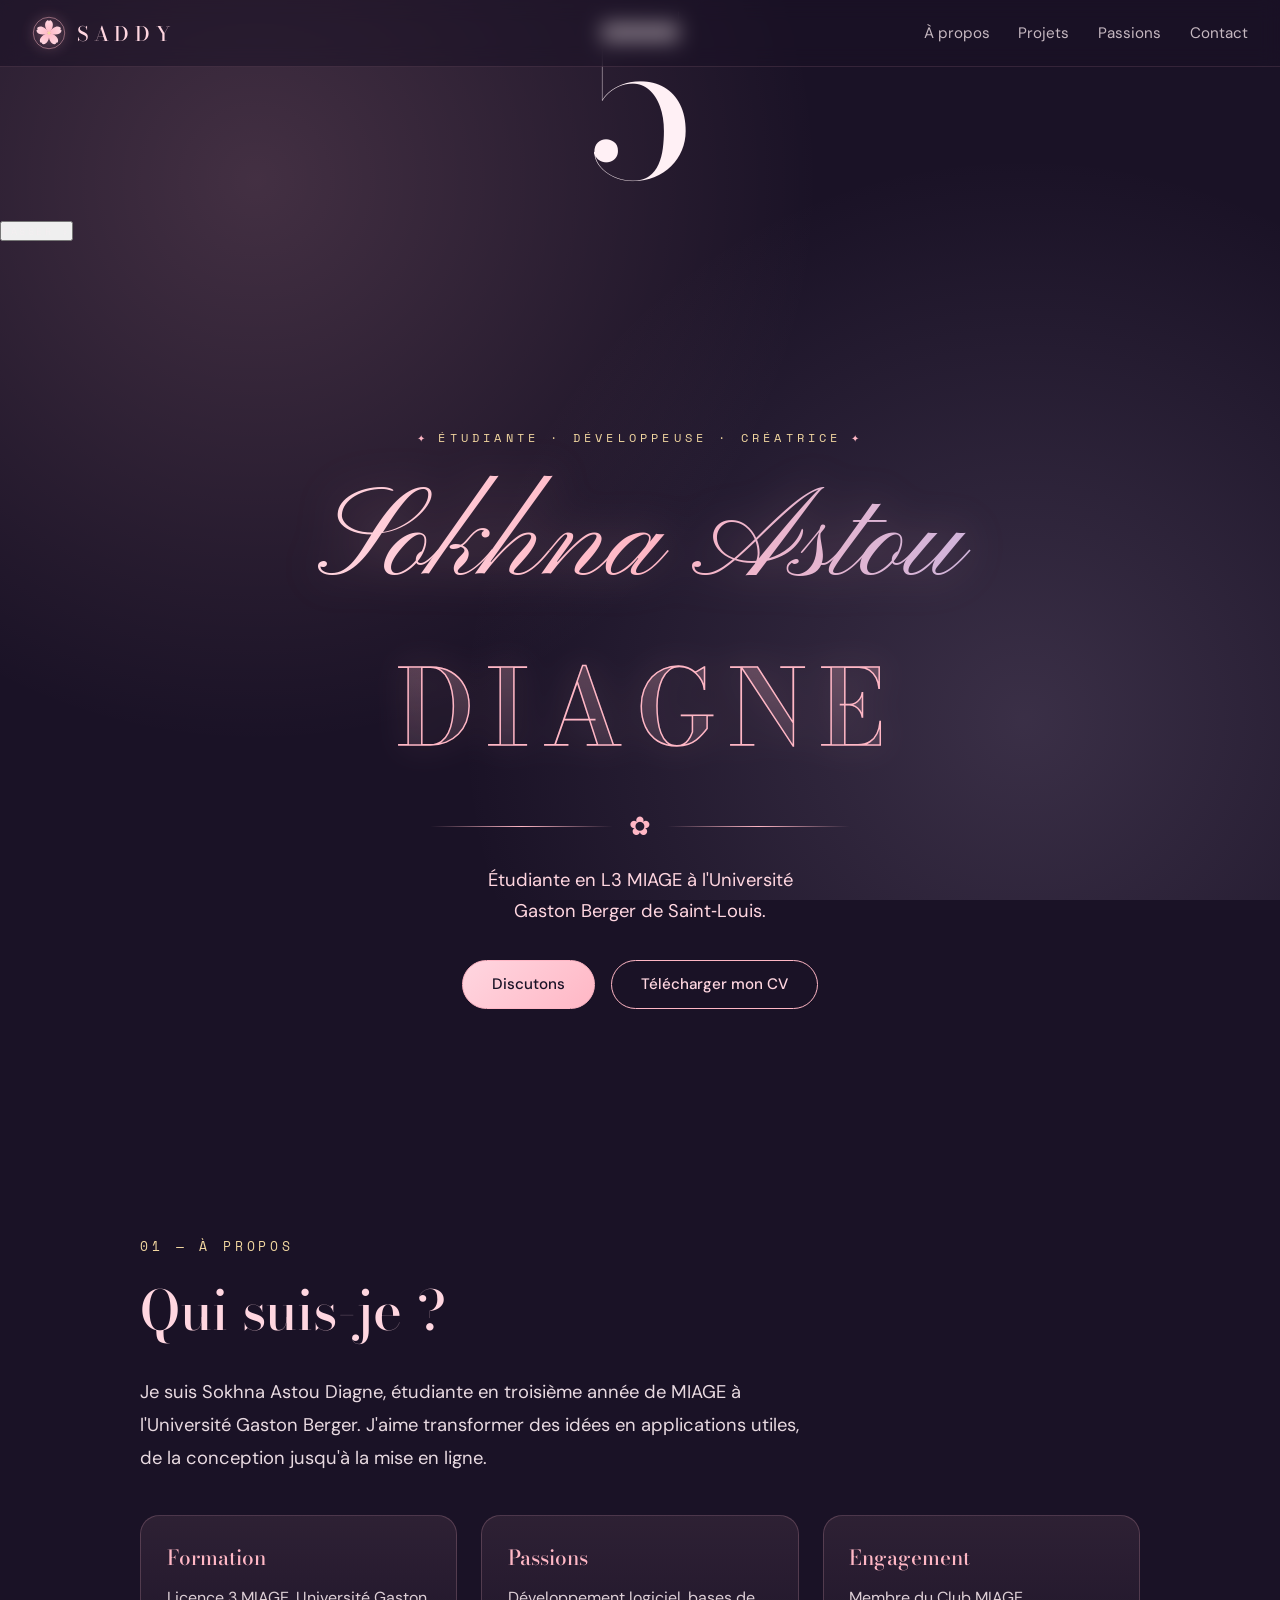
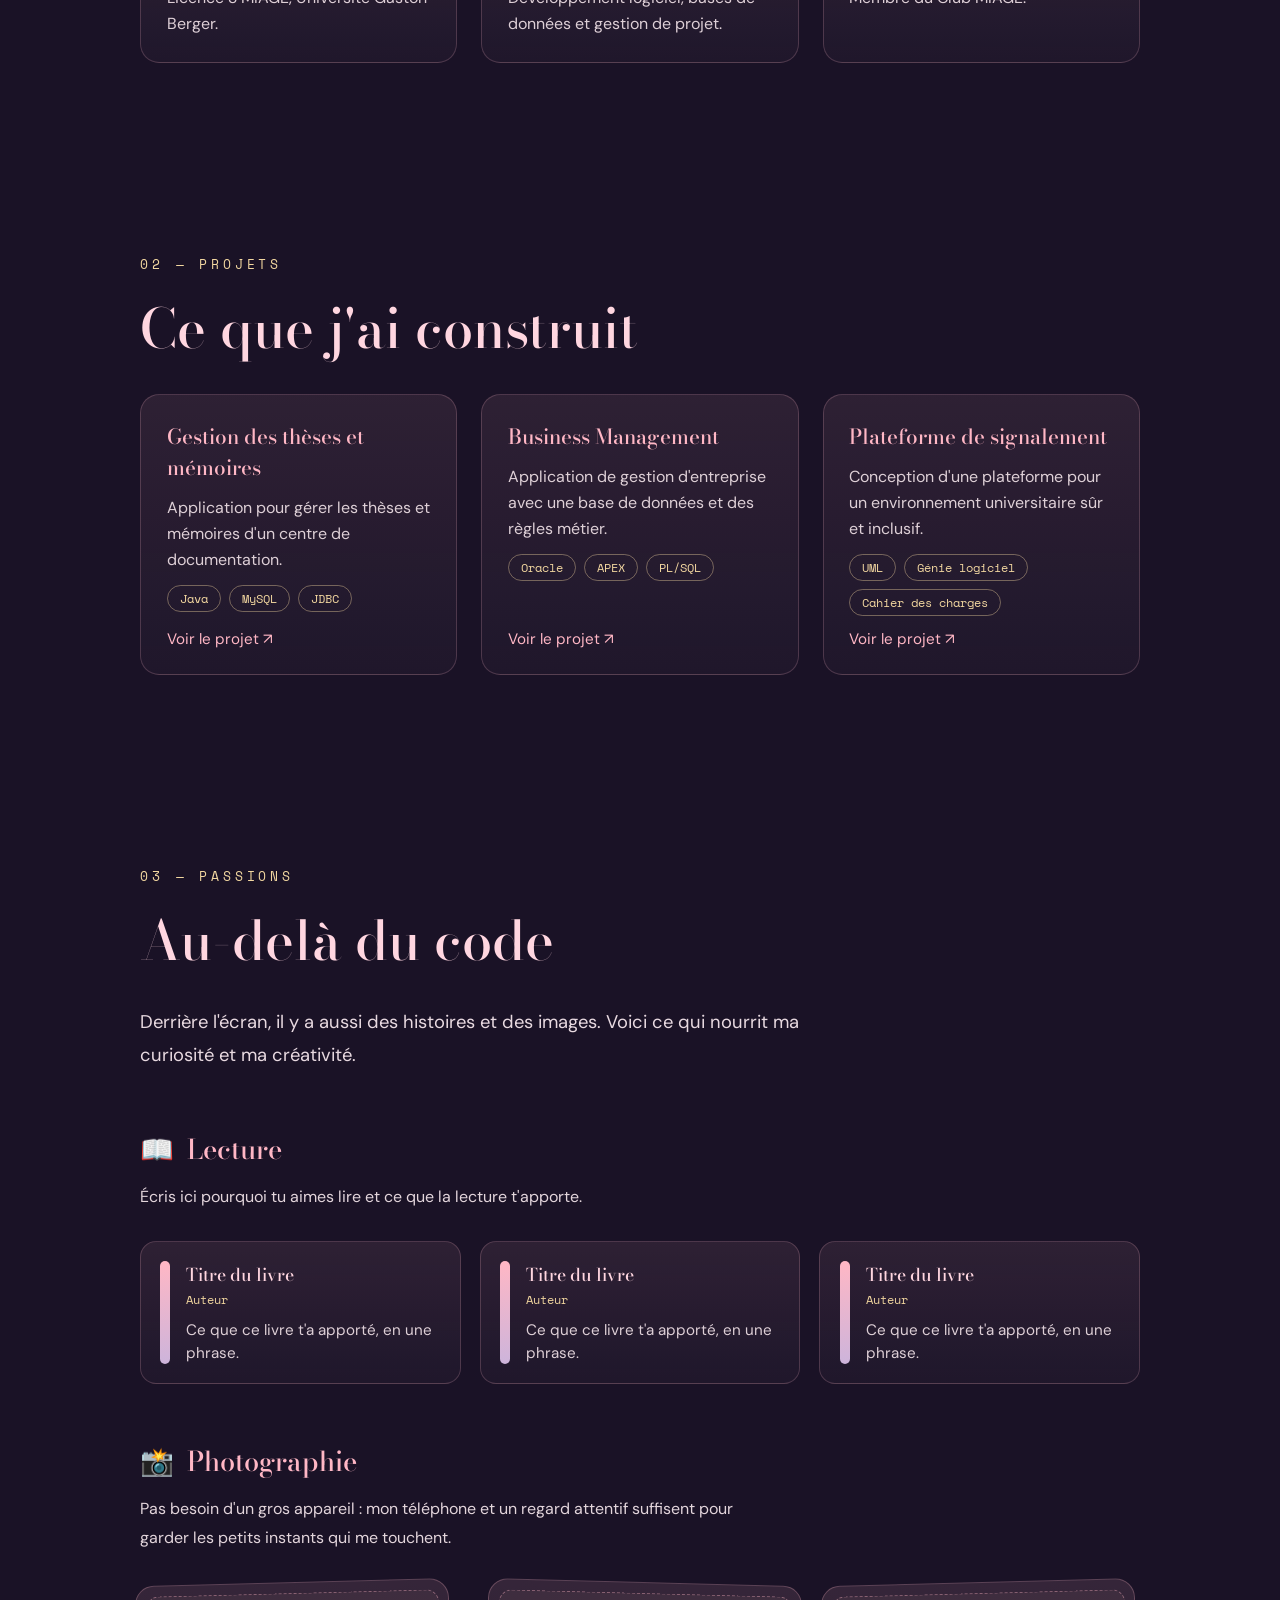
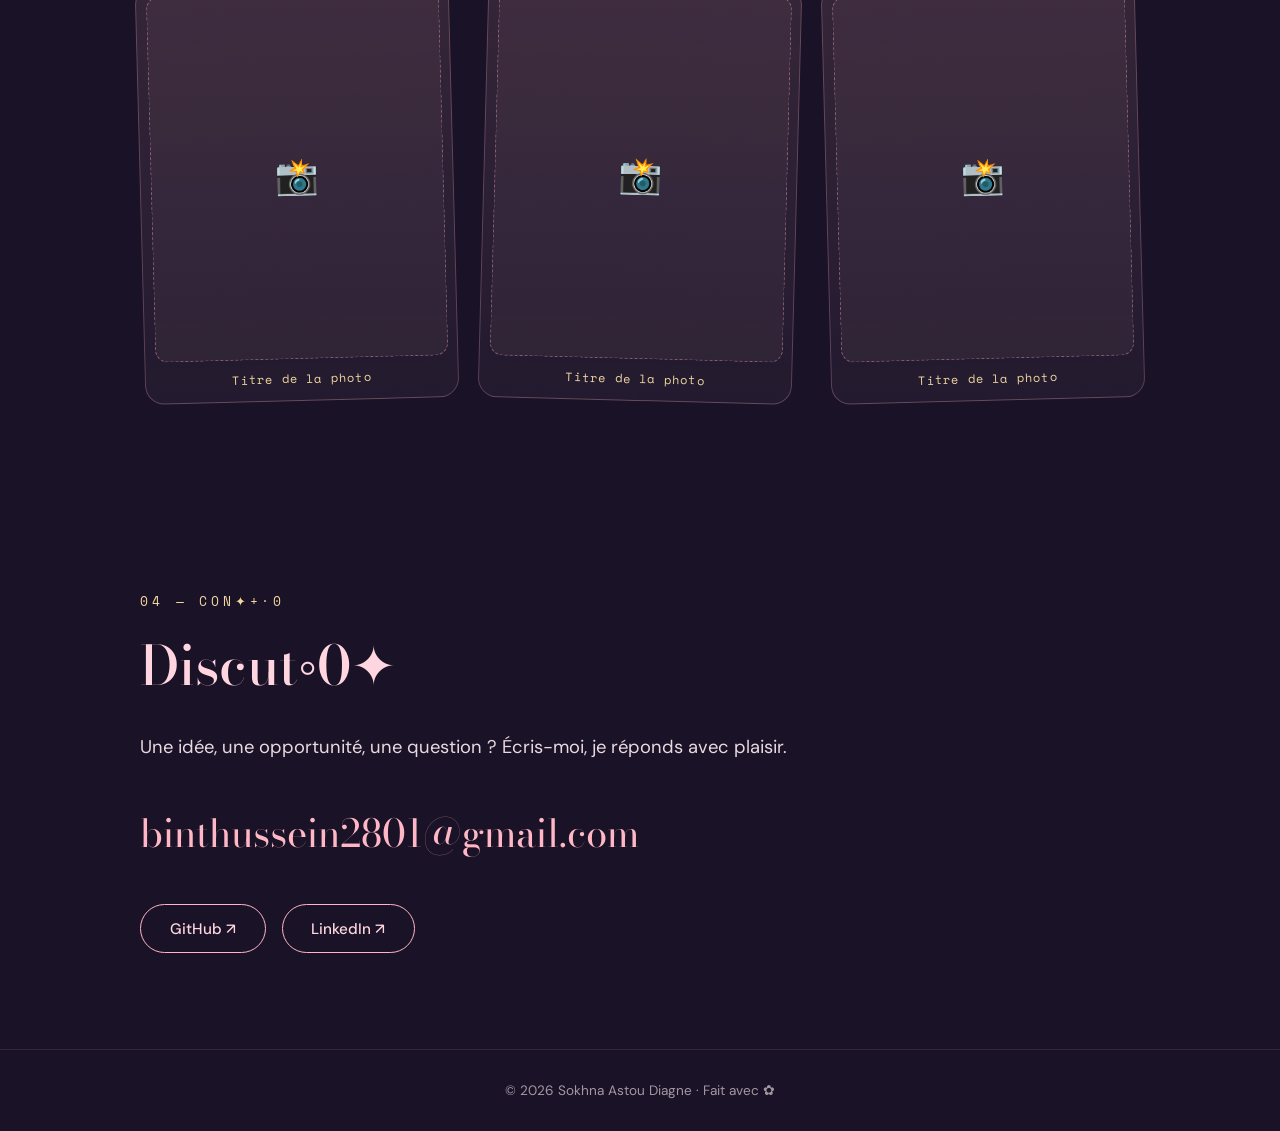
==== index.html @ d813b344 "Nouveau logo SADDY, fondu doux et fée humaine au vol aléatoire" ====
<!DOCTYPE html>
<html lang="fr">
  <head>
    <meta charset="UTF-8" />
    <meta name="viewport" content="width=device-width, initial-scale=1.0" />
    <title>Sokhna Astou Diagne · Portfolio</title>

    <link rel="preconnect" href="https://fonts.googleapis.com" />
    <link rel="preconnect" href="https://fonts.gstatic.com" crossorigin />
   <link
  href="https://fonts.googleapis.com/css2?family=Bodoni+Moda:wght@400;500;600&family=Pinyon+Script&family=DM+Sans:wght@400;500&family=Space+Mono&display=swap"
  rel="stylesheet"
/>

    <link rel="stylesheet" href="style.css" />
  </head>
  <body>
  <!-- ÉCRAN D'INTRO -->
<div class="intro" id="intro">
  <!-- La fée -->
  <div class="intro-fee" id="intro-fee" aria-hidden="true">
    <svg viewBox="0 0 120 140" xmlns="http://www.w3.org/2000/svg">
      <defs>
        <linearGradient id="g-aile" x1="0" y1="0" x2="1" y2="1">
          <stop offset="0" stop-color="#ffd6e0" stop-opacity="0.75" />
          <stop offset="1" stop-color="#cdb4db" stop-opacity="0.25" />
        </linearGradient>
        <linearGradient id="g-robe" x1="0" y1="0" x2="0" y2="1">
          <stop offset="0" stop-color="#ffd6e0" />
          <stop offset="1" stop-color="#cdb4db" stop-opacity="0.85" />
        </linearGradient>
        <radialGradient id="g-lueur">
          <stop offset="0" stop-color="#fff6d8" />
          <stop offset="1" stop-color="#f2d7a0" stop-opacity="0" />
        </radialGradient>
      </defs>

      <!-- Ailes fines, comme celles d'une libellule -->
      <g class="aile aile-g">
        <ellipse cx="36" cy="31" rx="29" ry="7.5" transform="rotate(40.8 36 31)" fill="url(#g-aile)" stroke="#ffd6e0" stroke-opacity="0.6" stroke-width="0.6" />
        <ellipse cx="40" cy="64" rx="23" ry="6" transform="rotate(-37.9 40 64)" fill="url(#g-aile)" stroke="#ffd6e0" stroke-opacity="0.6" stroke-width="0.6" />
      </g>
      <g class="aile aile-d">
        <ellipse cx="84" cy="31" rx="29" ry="7.5" transform="rotate(-40.8 84 31)" fill="url(#g-aile)" stroke="#ffd6e0" stroke-opacity="0.6" stroke-width="0.6" />
        <ellipse cx="80" cy="64" rx="23" ry="6" transform="rotate(37.9 80 64)" fill="url(#g-aile)" stroke="#ffd6e0" stroke-opacity="0.6" stroke-width="0.6" />
      </g>

      <!-- Jambes (cachées en partie par la robe) -->
      <path d="M57 116 C56 124 58 130 57 137" fill="none" stroke="#8b5a3c" stroke-width="3.2" stroke-linecap="round" />
      <path d="M63 116 C66 123 65 130 67 136" fill="none" stroke="#8b5a3c" stroke-width="3.2" stroke-linecap="round" />

      <!-- Robe longue et fluide -->
      <path d="M53 62 C46 84 40 102 30 124 C44 114 62 116 80 126 C74 104 69 82 67 62 Z" fill="url(#g-robe)" opacity="0.95" />
      <path d="M56 63 C52 90 54 110 60 134 C76 112 82 92 66 63 Z" fill="#fff0f5" opacity="0.25" />

      <!-- Buste : épaules, puis haut de robe -->
      <path d="M51 49 C55 45.5 65 45.5 69 49 L68 53 L52 53 Z" fill="#8b5a3c" />
      <path d="M52 52 L68 52 L67 63 C63 65 57 65 53 63 Z" fill="url(#g-robe)" />

      <!-- Bras -->
      <path d="M52 50 C45 57 41 65 40 74" fill="none" stroke="#8b5a3c" stroke-width="3.6" stroke-linecap="round" />
      <path d="M68 50 C76 49 83 45 89 38" fill="none" stroke="#8b5a3c" stroke-width="3.6" stroke-linecap="round" />

      <!-- Petite lueur dans sa main -->
      <circle cx="91" cy="35" r="9" fill="url(#g-lueur)" />
      <circle cx="91" cy="35" r="2.6" fill="#fff6d8" />

      <!-- Cou, cheveux (chignon bouffant) et tête -->
      <path d="M57.8 40 h4.4 v7 h-4.4 z" fill="#8b5a3c" />
      <circle cx="60" cy="25" r="11" fill="#2b1b24" />
      <circle cx="60" cy="34" r="7.5" fill="#8b5a3c" />
    </svg>
  </div>

  <div class="intro-contenu">
    <p class="intro-label" id="intro-label">&nbsp;</p>

    <p class="intro-compteur" id="intro-compteur">
      <span>0</span><span>0</span><span>0</span>
    </p>

    <p class="intro-coord">14.69°N · 17.44°W · Dakar</p>
    <p class="intro-passer">Cliquez ou appuyez sur une touche pour passer</p>
  </div>
</div>

  <div class="intro-centre">
    <p class="intro-decode" id="intro-decode"></p>
    <p class="intro-compteur" id="intro-compteur">5</p>
  </div>

  <button class="intro-passer" id="intro-passer" type="button">Passer ›</button>
</div>
    <!-- Les pétales qui tombent (remplis par script.js) -->
    <div class="petales" aria-hidden="true"></div>

    <!-- MENU -->
    <header class="menu">
     <a href="#accueil" class="logo" aria-label="Retour à l'accueil">
  <svg class="logo-embleme" viewBox="0 0 40 40" aria-hidden="true">
    <defs>
      <linearGradient id="g-petale" x1="0" y1="0" x2="0" y2="1">
        <stop offset="0" stop-color="#ffd6e0" />
        <stop offset="1" stop-color="#ffb7c5" />
      </linearGradient>
      <path
        id="petale-logo"
        d="M20 20 C15 15 14 8 17.5 5.5 C18.8 4.6 19.6 5.2 20 6.2 C20.4 5.2 21.2 4.6 22.5 5.5 C26 8 25 15 20 20 Z"
      />
    </defs>
    <circle cx="20" cy="20" r="18.5" fill="none" stroke="#ffb7c5" stroke-opacity="0.55" stroke-width="1" />
    <g fill="url(#g-petale)">
      <use href="#petale-logo" />
      <use href="#petale-logo" transform="rotate(72 20 20)" />
      <use href="#petale-logo" transform="rotate(144 20 20)" />
      <use href="#petale-logo" transform="rotate(216 20 20)" />
      <use href="#petale-logo" transform="rotate(288 20 20)" />
    </g>
    <circle cx="20" cy="20" r="1.8" fill="#f2d7a0" />
  </svg>
  <span class="logo-texte">SADDY</span>
</a>
      <nav>
        <a href="#apropos">À propos</a>
        <a href="#projets">Projets</a>
        <a href="#passions">Passions</a>
        <a href="#contact">Contact</a>
      </nav>
    </header>

    <main>
      <!-- ACCUEIL -->
      <section class="hero" id="accueil">
        <p class="etiquette">Étudiante · Développeuse · Créatrice</p>

        <h1 class="nom">
          <span class="prenom">Sokhna Astou</span>
          <span class="nom-famille">Diagne</span>
        </h1>

        <div class="ornement" aria-hidden="true">
          <span class="trait"></span>
          <span class="fleur">✿</span>
          <span class="trait"></span>
        </div>

        <p class="presentation">
          Étudiante en L3 MIAGE à l'Université Gaston Berger de Saint&#8209;Louis.
        </p>

        <div class="boutons">
          <a href="#contact" class="bouton">Discutons</a>
          <!-- À REMPLACER : le lien vers ton CV en PDF -->
          <a href="#" class="bouton bouton-contour">Télécharger mon CV</a>
        </div>
      </section>

      <!-- À PROPOS -->
      <section class="section" id="apropos">
        <div class="conteneur">
          <p class="surtitre">01 — À propos</p>
          <h2 class="titre-section">Qui suis-je ?</h2>

          <!-- À MODIFIER : écris ici ta vraie présentation -->
          <p class="texte-principal">
            Je suis Sokhna Astou Diagne, étudiante en troisième année de MIAGE à
            l'Université Gaston Berger. J'aime transformer des idées en
            applications utiles, de la conception jusqu'à la mise en ligne.
          </p>

          <div class="grille">
            <article class="carte">
              <h3>Formation</h3>
              <p>Licence 3 MIAGE, Université Gaston Berger.</p>
            </article>
            <article class="carte">
              <h3>Passions</h3>
              <p>Développement logiciel, bases de données et gestion de projet.</p>
            </article>
            <article class="carte">
              <h3>Engagement</h3>
              <p>Membre du Club MIAGE.</p>
            </article>
          </div>
        </div>
      </section>

      <!-- PROJETS -->
      <section class="section" id="projets">
        <div class="conteneur">
          <p class="surtitre">02 — Projets</p>
          <h2 class="titre-section">Ce que j'ai construit</h2>

          <div class="grille">
            <article class="carte">
              <h3>Gestion des thèses et mémoires</h3>
              <p>
                Application pour gérer les thèses et mémoires d'un centre de
                documentation.
              </p>
              <ul class="tags">
                <li>Java</li>
                <li>MySQL</li>
                <li>JDBC</li>
              </ul>
              <!-- À REMPLACER : le lien GitHub du projet -->
              <a href="#" class="lien-carte">Voir le projet ↗</a>
            </article>

            <article class="carte">
              <h3>Business Management</h3>
              <p>
                Application de gestion d'entreprise avec une base de données et
                des règles métier.
              </p>
              <ul class="tags">
                <li>Oracle</li>
                <li>APEX</li>
                <li>PL/SQL</li>
              </ul>
              <a href="#" class="lien-carte">Voir le projet ↗</a>
            </article>

            <article class="carte">
              <h3>Plateforme de signalement</h3>
              <p>
                Conception d'une plateforme pour un environnement universitaire
                sûr et inclusif.
              </p>
              <ul class="tags">
                <li>UML</li>
                <li>Génie logiciel</li>
                <li>Cahier des charges</li>
              </ul>
              <a href="#" class="lien-carte">Voir le projet ↗</a>
            </article>
          </div>
        </div>
      </section>

      <!-- PASSIONS : AU-DELÀ DU CODE -->
      <section class="section" id="passions">
        <div class="conteneur">
          <p class="surtitre">03 — Passions</p>
          <h2 class="titre-section">Au-delà du code</h2>

          <!-- À MODIFIER : présente-toi en quelques mots, hors développement -->
          <p class="texte-principal">
            Derrière l'écran, il y a aussi des histoires et des images. Voici ce
            qui nourrit ma curiosité et ma créativité.
          </p>

          <!-- BLOC LECTURE -->
          <div class="bloc">
            <h3 class="bloc-titre"><span>📖</span> Lecture</h3>

            <!-- À MODIFIER : pourquoi tu aimes lire -->
            <p class="bloc-texte">
              Écris ici pourquoi tu aimes lire et ce que la lecture t'apporte.
            </p>

            <div class="livres">
              <!-- À MODIFIER : un livre que tu as aimé. Copie ce bloc pour en ajouter. -->
              <article class="livre">
                <div class="livre-dos"></div>
                <div>
                  <h4>Titre du livre</h4>
                  <p class="auteur">Auteur</p>
                  <p>Ce que ce livre t'a apporté, en une phrase.</p>
                </div>
              </article>

              <article class="livre">
                <div class="livre-dos"></div>
                <div>
                  <h4>Titre du livre</h4>
                  <p class="auteur">Auteur</p>
                  <p>Ce que ce livre t'a apporté, en une phrase.</p>
                </div>
              </article>

              <article class="livre">
                <div class="livre-dos"></div>
                <div>
                  <h4>Titre du livre</h4>
                  <p class="auteur">Auteur</p>
                  <p>Ce que ce livre t'a apporté, en une phrase.</p>
                </div>
              </article>
            </div>
          </div>

          <!-- BLOC PHOTOGRAPHIE -->
          <div class="bloc">
            <h3 class="bloc-titre"><span>📸</span> Photographie</h3>

            <!-- À MODIFIER : ton regard sur la photo -->
            <p class="bloc-texte">
              Pas besoin d'un gros appareil : mon téléphone et un regard attentif
              suffisent pour garder les petits instants qui me touchent.
            </p>

            <div class="galerie">
              <!--
                Quand tu auras ta photo, remplace la ligne <div class="photo-vide">...</div>
                par : <img src="images/photo-1.jpg" alt="Décris la photo" loading="lazy" />
              -->
              <figure class="photo">
                <div class="photo-vide">📸</div>
                <figcaption>Titre de la photo</figcaption>
              </figure>

              <figure class="photo">
                <div class="photo-vide">📸</div>
                <figcaption>Titre de la photo</figcaption>
              </figure>

              <figure class="photo">
                <div class="photo-vide">📸</div>
                <figcaption>Titre de la photo</figcaption>
              </figure>
            </div>
          </div>
        </div>
      </section>

      <!-- CONTACT -->
      <section class="section" id="contact">
        <div class="conteneur">
          <p class="surtitre">04 — Contact</p>
          <h2 class="titre-section">Discutons</h2>
          <p class="texte-principal">
            Une idée, une opportunité, une question ? Écris-moi, je réponds avec
            plaisir.
          </p>

          <!-- À REMPLACER : ton vrai email (deux fois) -->
          <a href="mailto:binthussein2801@gmail.com" class="email">
            binthussein2801@gmail.com
          </a>

          <div class="boutons">
            <a
              href="https://github.com/Sokhna-Astou"
              class="bouton bouton-contour"
              target="_blank"
              rel="noopener"
              >GitHub ↗</a
            >
            <!-- À REMPLACER : ton lien LinkedIn quand ton compte sera créé -->
            <a
              href="#"
              class="bouton bouton-contour"
              target="_blank"
              rel="noopener"
              >LinkedIn ↗</a
            >
          </div>
        </div>
      </section>
    </main>

    <footer class="pied">
      <p>© 2026 Sokhna Astou Diagne · Fait avec ✿</p>
    </footer>

    <script src="script.js"></script>
  </body>
---- style.css ----
:root {
  --fond: #1a1226;
  --texte: #fff0f5;
  --petale: #ffb7c5;
  --rose-doux: #ffd6e0;
  --lavande: #cdb4db;
  --or: #f2d7a0;
}

* {
  margin: 0;
  padding: 0;
  box-sizing: border-box;
}

html {
  scroll-behavior: smooth; /* défilement doux */
}

body {
  min-height: 100vh;
  font-family: "DM Sans", sans-serif;
  color: var(--texte);
  background:
    radial-gradient(circle at 20% 20%, rgba(255, 183, 197, 0.18), transparent 45%),
    radial-gradient(circle at 80% 80%, rgba(205, 180, 219, 0.18), transparent 45%),
    var(--fond);
  background-attachment: fixed;
}

/* Le contenu passe au-dessus des pétales */
main,
.pied {
  position: relative;
  z-index: 1;
}

/* ---------- MENU ---------- */
.menu {
  position: fixed;
  top: 0;
  left: 0;
  right: 0;
  z-index: 10;
  display: flex;
  justify-content: space-between;
  align-items: center;
  padding: 1rem 2rem;
  background: rgba(26, 18, 38, 0.55);
  backdrop-filter: blur(10px);
  border-bottom: 1px solid rgba(255, 183, 197, 0.12);
}

.logo {
  display: flex;
  align-items: center;
  gap: 0.7rem;
  text-decoration: none;
}

.logo-embleme {
  width: 34px;
  height: 34px;
  flex-shrink: 0;
  filter: drop-shadow(0 0 8px rgba(255, 183, 197, 0.45));
  transition: transform 0.6s ease;
}

.logo:hover .logo-embleme {
  transform: rotate(72deg);
}

.logo-texte {
  font-family: "Bodoni Moda", serif;
  font-weight: 500;
  font-size: 1.25rem;
  letter-spacing: 0.28em;
  color: var(--rose-doux);
}

.menu nav {
  display: flex;
  gap: 1.8rem;
}

.menu nav a {
  position: relative;
  color: var(--texte);
  text-decoration: none;
  font-size: 0.95rem;
  opacity: 0.75;
  transition: opacity 0.3s, color 0.3s;
}

.menu nav a:hover,
.menu nav a.actif {
  opacity: 1;
  color: var(--petale);
}

/* Petit trait sous le lien actif */
.menu nav a::after {
  content: "";
  position: absolute;
  left: 0;
  bottom: -6px;
  width: 100%;
  height: 1px;
  background: var(--petale);
  transform: scaleX(0);
  transition: transform 0.3s;
}

.menu nav a.actif::after {
  transform: scaleX(1);
}

/* ---------- ACCUEIL ---------- */
.hero {
  min-height: 100vh;
  padding: 6rem 1.5rem 2.5rem;
  display: flex;
  flex-direction: column;
  align-items: center;
  justify-content: center;
  text-align: center;
  gap: 1.4rem;
}

.etiquette {
  font-family: "Space Mono", monospace;
  font-size: 0.75rem;
  letter-spacing: 0.35em;
  text-transform: uppercase;
  color: var(--or);
}

.etiquette::before,
.etiquette::after {
  content: "✦";
  color: var(--petale);
  font-size: 0.6rem;
  margin: 0 1em;
}

.nom {
  display: flex;
  flex-direction: column;
  align-items: center;
  gap: 0.4rem;
}

.prenom {
  font-family: "Pinyon Script", cursive;
  font-weight: 400;
  font-size: clamp(3.5rem, 12vw, 8rem);
  line-height: 1.2;
  padding: 0 0.2em;
  background: linear-gradient(90deg, var(--rose-doux), var(--petale), var(--lavande));
  -webkit-background-clip: text;
  background-clip: text;
  color: transparent;
  filter: drop-shadow(0 0 22px rgba(255, 183, 197, 0.3));
}

.nom-famille {
  font-family: "Bodoni Moda", serif;
  font-weight: 600;
  font-size: clamp(2.6rem, 9.5vw, 6.5rem);
  letter-spacing: 0.14em;
  padding-left: 0.14em;
  text-transform: uppercase;
  background: linear-gradient(180deg, rgba(255, 183, 197, 0.3), rgba(205, 180, 219, 0.05));
  -webkit-background-clip: text;
  background-clip: text;
  color: transparent;
  -webkit-text-stroke: 1.5px var(--petale);
  filter: drop-shadow(0 0 18px rgba(255, 183, 197, 0.35));
}

.ornement {
  display: flex;
  align-items: center;
  gap: 1rem;
  width: min(90%, 420px);
}

.trait {
  flex: 1;
  height: 1px;
  background: linear-gradient(90deg, transparent, var(--petale), transparent);
}

.fleur {
  color: var(--petale);
  font-size: 1.6rem;
  animation: tourner 6s linear infinite;
}

@keyframes tourner {
  to {
    transform: rotate(360deg);
  }
}

.presentation {
  max-width: 34rem;
  font-size: 1.15rem;
  line-height: 1.7;
  color: var(--rose-doux);
  text-wrap: balance;
}

/* ---------- BOUTONS ---------- */
.boutons {
  display: flex;
  flex-wrap: wrap;
  justify-content: center;
  gap: 1rem;
  margin-top: 0.6rem;
}

.bouton {
  padding: 0.85rem 1.8rem;
  border-radius: 999px;
  border: 1px solid var(--petale);
  background: linear-gradient(135deg, var(--rose-doux), var(--petale));
  color: var(--fond);
  font-weight: 500;
  font-size: 0.95rem;
  text-decoration: none;
  transition: transform 0.3s, box-shadow 0.3s, background 0.3s;
}

.bouton:hover {
  transform: translateY(-3px);
  box-shadow: 0 8px 25px rgba(255, 183, 197, 0.3);
}

.bouton-contour {
  background: transparent;
  color: var(--rose-doux);
}

.bouton-contour:hover {
  background: rgba(255, 183, 197, 0.12);
}

/* ---------- SECTIONS ---------- */
.section {
  padding: 6rem 1.5rem;
  scroll-margin-top: 4rem;
}

.conteneur {
  max-width: 1000px;
  margin: 0 auto;
}

.surtitre {
  font-family: "Space Mono", monospace;
  font-size: 0.8rem;
  letter-spacing: 0.3em;
  text-transform: uppercase;
  color: var(--or);
  margin-bottom: 0.8rem;
}

.titre-section {
  font-family: "Bodoni Moda", serif;
  font-weight: 500;
  font-size: clamp(2rem, 5vw, 3.4rem);
  color: var(--rose-doux);
  margin-bottom: 1.5rem;
}

.texte-principal {
  max-width: 42rem;
  font-size: 1.15rem;
  line-height: 1.8;
  margin-bottom: 2.5rem;
  color: rgba(255, 240, 245, 0.9);
}

/* ---------- CARTES ---------- */
.grille {
  display: grid;
  grid-template-columns: repeat(auto-fit, minmax(260px, 1fr));
  gap: 1.5rem;
}

.carte {
  display: flex;
  flex-direction: column;
  gap: 0.8rem;
  padding: 1.6rem;
  border-radius: 1.2rem;
  background: linear-gradient(180deg, rgba(255, 183, 197, 0.09), rgba(205, 180, 219, 0.03));
  border: 1px solid rgba(255, 183, 197, 0.2);
  transition: transform 0.3s, border-color 0.3s;
}

.carte:hover {
  transform: translateY(-5px);
  border-color: rgba(255, 183, 197, 0.55);
}

.carte h3 {
  font-family: "Bodoni Moda", serif;
  font-weight: 500;
  font-size: 1.3rem;
  color: var(--petale);
}

.carte p {
  line-height: 1.6;
  color: rgba(255, 240, 245, 0.85);
}

.tags {
  display: flex;
  flex-wrap: wrap;
  gap: 0.5rem;
  list-style: none;
}

.tags li {
  padding: 0.25rem 0.75rem;
  border-radius: 999px;
  border: 1px solid rgba(242, 215, 160, 0.4);
  font-family: "Space Mono", monospace;
  font-size: 0.72rem;
  color: var(--or);
}

.lien-carte {
  margin-top: auto;
  color: var(--petale);
  text-decoration: none;
  font-size: 0.95rem;
}

.lien-carte:hover {
  text-decoration: underline;
}

/* ---------- CONTACT ---------- */
.email {
  display: inline-block;
  margin-bottom: 2rem;
  font-family: "Bodoni Moda", serif;
  font-size: clamp(1.4rem, 4vw, 2.4rem);
  color: var(--petale);
  text-decoration: none;
  word-break: break-all;
}

.email:hover {
  color: var(--rose-doux);
}

#contact .boutons {
  justify-content: flex-start;
}

/* ---------- PIED DE PAGE ---------- */
.pied {
  padding: 2rem 1.5rem;
  text-align: center;
  font-size: 0.85rem;
  color: rgba(255, 240, 245, 0.6);
  border-top: 1px solid rgba(255, 183, 197, 0.12);
}

/* ---------- PÉTALES QUI TOMBENT ---------- */
.petales {
  position: fixed;
  inset: 0;
  overflow: hidden;
  pointer-events: none;
  z-index: 0;
}

.petale {
  position: absolute;
  top: -10vh;
  background: linear-gradient(135deg, var(--rose-doux), var(--petale));
  border-radius: 150% 0 150% 0;
  opacity: 0.8;
  animation-name: chute;
  animation-timing-function: linear;
  animation-iteration-count: infinite;
}

@keyframes chute {
  0% {
    transform: translate(0, 0) rotate(0deg);
    opacity: 0;
  }
  10% {
    opacity: 0.8;
  }
  50% {
    transform: translate(var(--balancement), 55vh) rotate(180deg);
  }
  100% {
    transform: translate(calc(var(--balancement) * -1), 110vh) rotate(360deg);
    opacity: 0;
  }
}

@media (prefers-reduced-motion: reduce) {
  .petales {
    display: none;
  }
}

/* ---------- TÉLÉPHONE ---------- */
@media (max-width: 600px) {
  .menu {
    padding: 0.8rem 1rem;
  }

  .menu nav {
    gap: 1rem;
  }

  .menu nav a {
    font-size: 0.85rem;
  }

  .logo {
    font-size: 1.5rem;
  }
}
/* ---------- SECTION PASSIONS ---------- */
.bloc {
  margin-top: 3.5rem;
}

.bloc-titre {
  display: flex;
  align-items: center;
  gap: 0.8rem;
  margin-bottom: 0.8rem;
  font-family: "Bodoni Moda", serif;
  font-weight: 500;
  font-size: 1.7rem;
  color: var(--petale);
}

.bloc-texte {
  max-width: 40rem;
  margin-bottom: 1.8rem;
  line-height: 1.8;
  color: rgba(255, 240, 245, 0.88);
}

/* --- Livres --- */
.livres {
  display: grid;
  grid-template-columns: repeat(auto-fit, minmax(250px, 1fr));
  gap: 1.2rem;
}

.livre {
  display: flex;
  gap: 1rem;
  padding: 1.2rem;
  border-radius: 1rem;
  background: linear-gradient(180deg, rgba(255, 183, 197, 0.09), rgba(205, 180, 219, 0.03));
  border: 1px solid rgba(255, 183, 197, 0.2);
  transition: transform 0.3s, border-color 0.3s;
}

.livre:hover {
  transform: translateY(-4px);
  border-color: rgba(255, 183, 197, 0.55);
}

/* Le petit dos de livre rose */
.livre-dos {
  flex-shrink: 0;
  width: 10px;
  border-radius: 6px;
  background: linear-gradient(180deg, var(--petale), var(--lavande));
}

.livre h4 {
  font-family: "Bodoni Moda", serif;
  font-weight: 500;
  font-size: 1.1rem;
  color: var(--rose-doux);
}

.livre .auteur {
  margin: 0.2rem 0 0.6rem;
  font-family: "Space Mono", monospace;
  font-size: 0.75rem;
  color: var(--or);
}

.livre p {
  font-size: 0.95rem;
  line-height: 1.5;
  color: rgba(255, 240, 245, 0.85);
}

/* --- Galerie photo --- */
.galerie {
  display: grid;
  grid-template-columns: repeat(auto-fit, minmax(220px, 1fr));
  gap: 1.8rem;
}

.photo {
  padding: 0.6rem;
  border-radius: 1.2rem;
  background: linear-gradient(180deg, rgba(255, 183, 197, 0.12), rgba(205, 180, 219, 0.05));
  border: 1px solid rgba(255, 183, 197, 0.25);
  transition: transform 0.4s;
}

/* Cadres légèrement inclinés, un sur deux dans l'autre sens */
.photo:nth-child(odd) {
  transform: rotate(-1.5deg);
}

.photo:nth-child(even) {
  transform: rotate(1.5deg);
}

.photo:hover {
  transform: rotate(0deg) translateY(-6px) scale(1.02);
}

.photo img,
.photo-vide {
  display: block;
  width: 100%;
  aspect-ratio: 4 / 5;
  object-fit: cover;
  border-radius: 0.8rem;
}

.photo-vide {
  display: flex;
  align-items: center;
  justify-content: center;
  font-size: 2.2rem;
  border: 1px dashed rgba(255, 183, 197, 0.4);
  background: rgba(255, 183, 197, 0.05);
}

.photo figcaption {
  padding: 0.7rem 0.3rem 0.2rem;
  text-align: center;
  font-family: "Space Mono", monospace;
  font-size: 0.75rem;
  letter-spacing: 0.1em;
  color: var(--or);
}

/* ---------- ÉCRAN D'INTRO ---------- */
body.chargement {
  overflow: hidden;
}

.intro {
  --progres: 0;
  position: fixed;
  inset: 0;
  z-index: 100;
  background: #120c1c;
  cursor: pointer;
  /* Fondu très doux sur toute la page */
  transition:
    opacity 2s ease 0.5s,
    visibility 0s linear 2.5s;
  /* Filet de sécurité : si le JavaScript ne marche pas, l'écran disparaît seul */
  animation: secours 1s ease 15s forwards;
}

.intro.ouverture {
  opacity: 0;
  visibility: hidden;
  pointer-events: none;
}

@keyframes secours {
  to {
    opacity: 0;
    visibility: hidden;
    pointer-events: none;
  }
}

/* Une lueur rose qui s'intensifie avec le compteur */
.intro::before {
  content: "";
  position: absolute;
  inset: 0;
  background: radial-gradient(circle at 50% 50%, rgba(255, 183, 197, 0.2), transparent 55%);
  opacity: var(--progres);
  pointer-events: none;
}

/* La fée vole sur tout l'écran, positionnée par JavaScript */
.intro-fee {
  position: absolute;
  top: 0;
  left: 0;
  z-index: 1;
  width: clamp(64px, 9vw, 96px);
  filter: drop-shadow(0 0 14px rgba(255, 183, 197, 0.5));
  will-change: transform;
}

.intro-fee svg {
  display: block;
  width: 100%;
}

/* Battement des ailes, en miroir à gauche et à droite */
.aile {
  transform-origin: 60px 50px;
  animation: battre 0.22s ease-in-out infinite alternate;
}

.aile-g {
  --a: -10deg;
  --b: 14deg;
}

.aile-d {
  --a: 10deg;
  --b: -14deg;
}

@keyframes battre {
  from {
    transform: rotate(var(--a));
  }
  to {
    transform: rotate(var(--b));
  }
}

/* Les textes au centre */
.intro-contenu {
  position: absolute;
  inset: 0;
  z-index: 2;
  display: flex;
  flex-direction: column;
  align-items: center;
  justify-content: center;
  gap: 1.6rem;
  padding: 1rem;
  text-align: center;
  transition: opacity 0.9s ease;
}

.intro.ouverture .intro-contenu {
  opacity: 0;
}

.intro-label,
.intro-coord,
.intro-passer {
  font-family: "Space Mono", monospace;
  text-transform: uppercase;
}

.intro-label {
  min-height: 1.5em;
  font-size: clamp(0.7rem, 2.2vw, 0.9rem);
  letter-spacing: 0.35em;
  color: rgba(255, 240, 245, 0.65);
}

.intro-coord {
  font-size: clamp(0.65rem, 2vw, 0.85rem);
  letter-spacing: 0.3em;
  color: rgba(255, 240, 245, 0.5);
}

.intro-passer {
  margin-top: 0.8rem;
  font-size: 0.65rem;
  letter-spacing: 0.25em;
  color: rgba(255, 240, 245, 0.3);
}

/* Le grand compteur : chaque chiffre dans une case de largeur fixe */
.intro-compteur {
  display: flex;
  justify-content: center;
  font-family: "Bodoni Moda", serif;
  font-weight: 400;
  font-size: clamp(5rem, 20vw, 13rem);
  line-height: 1;
}

.intro-compteur span {
  display: inline-block;
  width: 0.66em;
  text-align: center;
  background: linear-gradient(180deg, #fff0f5 10%, var(--rose-doux) 45%, var(--petale) 90%);
  -webkit-background-clip: text;
  background-clip: text;
  color: transparent;
  filter: drop-shadow(0 0 22px rgba(255, 183, 197, 0.25));
}

/* La traîne d'étincelles de la fée */
.etincelle {
  position: absolute;
  z-index: 1;
  color: var(--petale);
  text-shadow: 0 0 10px currentColor;
  pointer-events: none;
  animation: etinceler 1.1s ease-out forwards;
}

@keyframes etinceler {
  0% {
    opacity: 0.9;
    transform: translate(0, 0) scale(1) rotate(0deg);
  }
  100% {
    opacity: 0;
    transform: translate(var(--dx), var(--dy)) scale(0.2) rotate(180deg);
  }
}

/* ---------- ACCUEIL : APPARITION APRÈS L'INTRO ---------- */
.hero > * {
  animation: monter 1s ease both;
}

/* Tant que l'intro est là, l'accueil attend */
body.chargement .hero > * {
  animation-play-state: paused;
}

.hero > :nth-child(1) { animation-delay: 0.1s; }
.hero > :nth-child(2) { animation-delay: 0.3s; }
.hero > :nth-child(3) { animation-delay: 0.6s; }
.hero > :nth-child(4) { animation-delay: 0.8s; }
.hero > :nth-child(5) { animation-delay: 1s; }

@keyframes monter {
  from {
    opacity: 0;
    translate: 0 25px;
  }
  to {
    opacity: 1;
    translate: 0 0;
  }
}

/* ---------- SECTIONS : APPARITIONS AU DÉFILEMENT ---------- */
/* Les titres attendent d'être décryptés */
.attente {
  opacity: 0;
}

/* Cartes, livres, photos : un fondu très léger */
.apparait {
  opacity: 0;
  translate: 0 20px;
  transition:
    opacity 0.9s ease var(--delai, 0s),
    translate 0.9s ease var(--delai, 0s),
    transform 0.4s,
    border-color 0.3s;
}

.apparait.visible {
  opacity: 1;
  translate: 0 0;
}

/* Pour les personnes qui préfèrent éviter les animations */
@media (prefers-reduced-motion: reduce) {
  .intro {
    display: none;
  }

  .hero > * {
    animation: none;
  }

  .attente {
    opacity: 1;
  }

  .apparait {
    opacity: 1;
    translate: none;
    transition: none;
  }
}
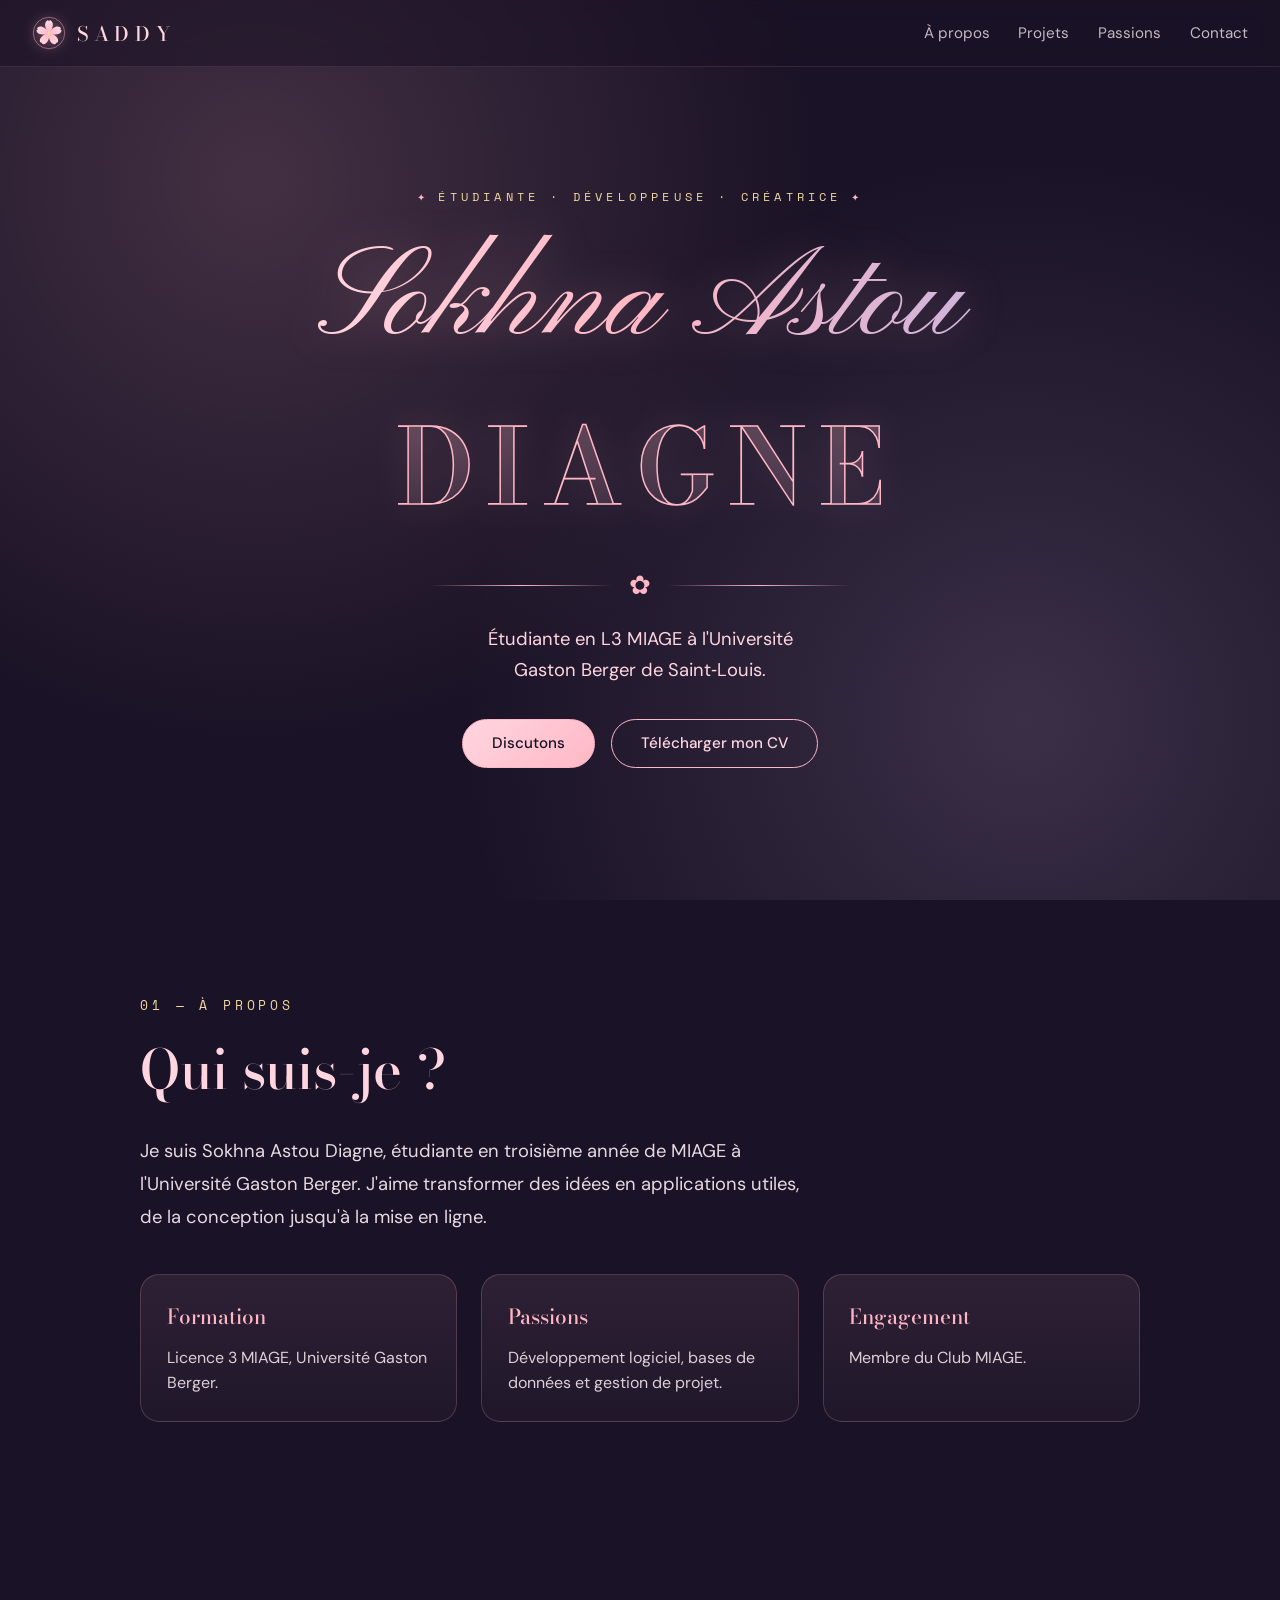
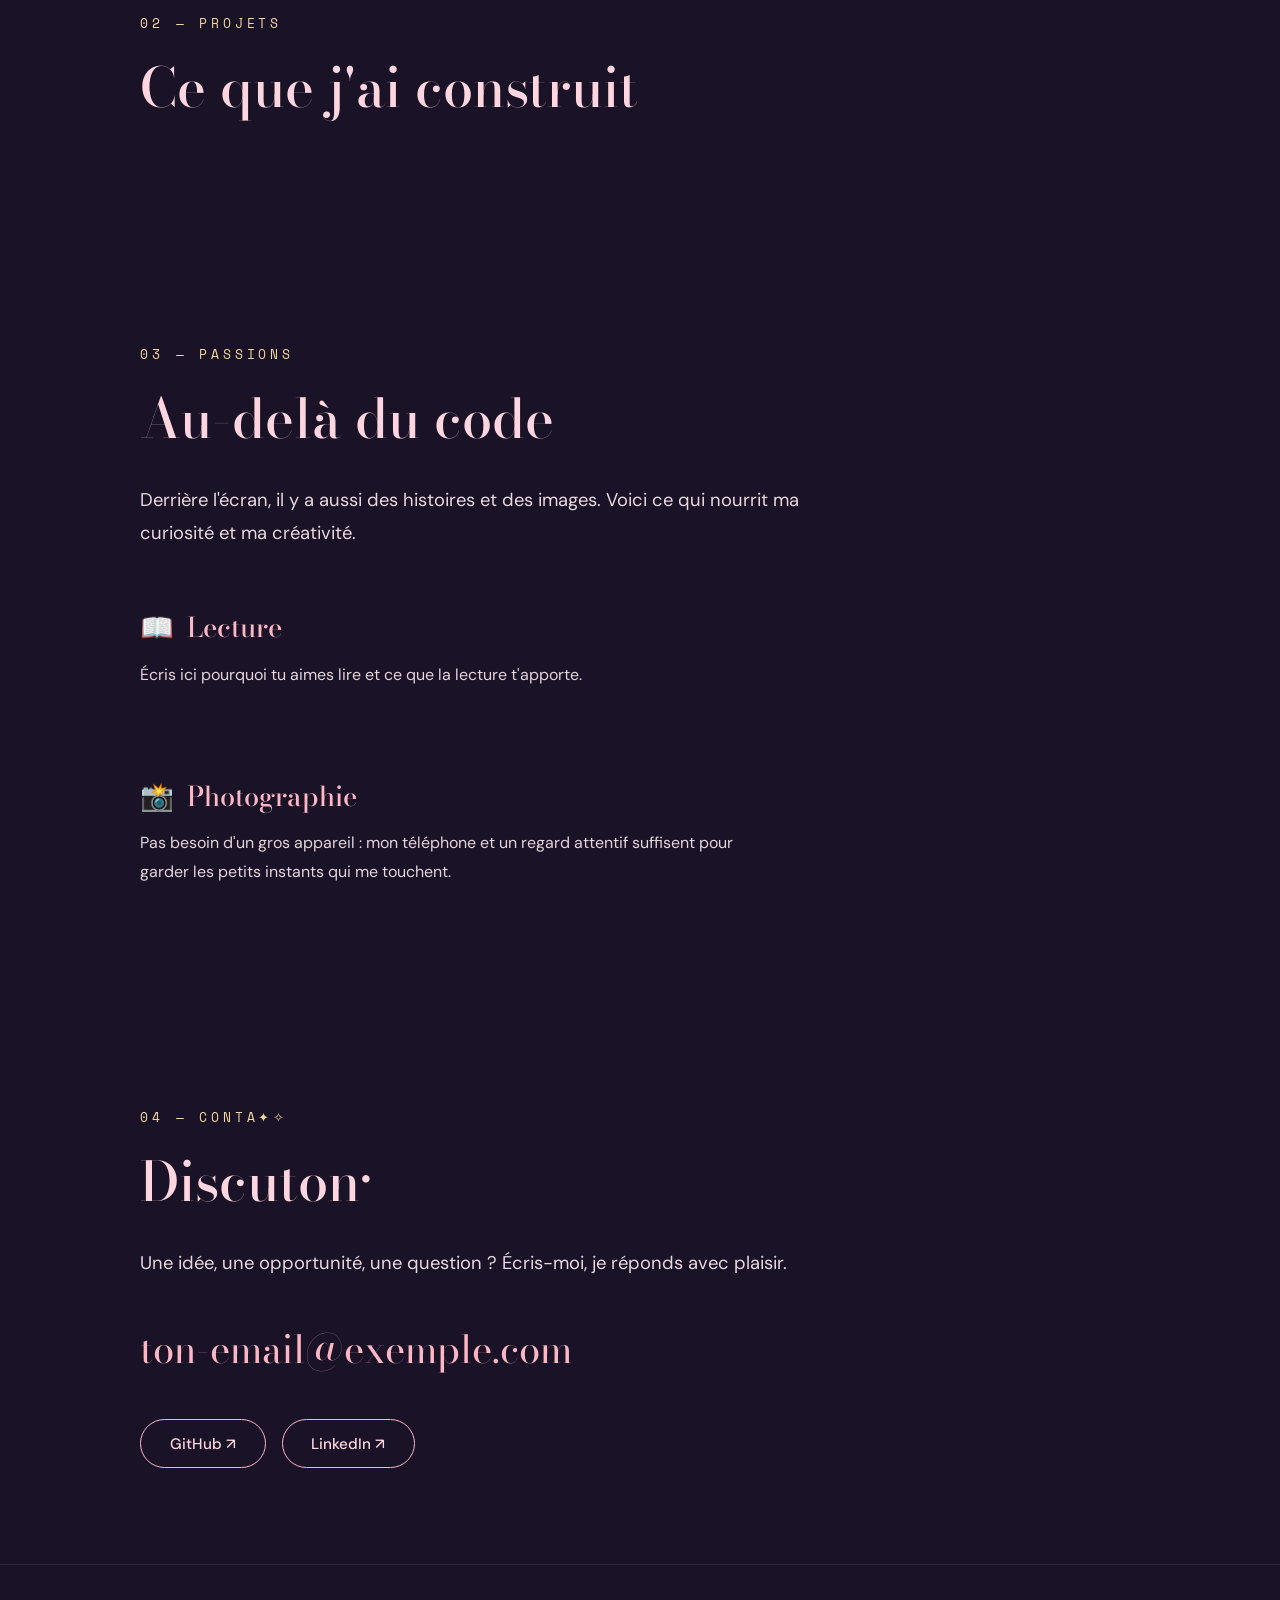
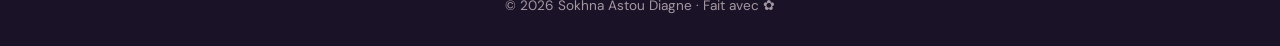
==== commit 4534a567: "Contenu dans donnees.js, galerie avec voir plus et agrandissement" ====
--- a/index.html
+++ b/index.html
@@ -7,119 +7,112 @@
 
     <link rel="preconnect" href="https://fonts.googleapis.com" />
     <link rel="preconnect" href="https://fonts.gstatic.com" crossorigin />
-   <link
-  href="https://fonts.googleapis.com/css2?family=Bodoni+Moda:wght@400;500;600&family=Pinyon+Script&family=DM+Sans:wght@400;500&family=Space+Mono&display=swap"
-  rel="stylesheet"
-/>
+    <link
+      href="https://fonts.googleapis.com/css2?family=Bodoni+Moda:wght@400;500;600&family=Pinyon+Script&family=DM+Sans:wght@400;500&family=Space+Mono&display=swap"
+      rel="stylesheet"
+    />
 
     <link rel="stylesheet" href="style.css" />
   </head>
   <body>
-  <!-- ÉCRAN D'INTRO -->
-<div class="intro" id="intro">
-  <!-- La fée -->
-  <div class="intro-fee" id="intro-fee" aria-hidden="true">
-    <svg viewBox="0 0 120 140" xmlns="http://www.w3.org/2000/svg">
-      <defs>
-        <linearGradient id="g-aile" x1="0" y1="0" x2="1" y2="1">
-          <stop offset="0" stop-color="#ffd6e0" stop-opacity="0.75" />
-          <stop offset="1" stop-color="#cdb4db" stop-opacity="0.25" />
-        </linearGradient>
-        <linearGradient id="g-robe" x1="0" y1="0" x2="0" y2="1">
-          <stop offset="0" stop-color="#ffd6e0" />
-          <stop offset="1" stop-color="#cdb4db" stop-opacity="0.85" />
-        </linearGradient>
-        <radialGradient id="g-lueur">
-          <stop offset="0" stop-color="#fff6d8" />
-          <stop offset="1" stop-color="#f2d7a0" stop-opacity="0" />
-        </radialGradient>
-      </defs>
-
-      <!-- Ailes fines, comme celles d'une libellule -->
-      <g class="aile aile-g">
-        <ellipse cx="36" cy="31" rx="29" ry="7.5" transform="rotate(40.8 36 31)" fill="url(#g-aile)" stroke="#ffd6e0" stroke-opacity="0.6" stroke-width="0.6" />
-        <ellipse cx="40" cy="64" rx="23" ry="6" transform="rotate(-37.9 40 64)" fill="url(#g-aile)" stroke="#ffd6e0" stroke-opacity="0.6" stroke-width="0.6" />
-      </g>
-      <g class="aile aile-d">
-        <ellipse cx="84" cy="31" rx="29" ry="7.5" transform="rotate(-40.8 84 31)" fill="url(#g-aile)" stroke="#ffd6e0" stroke-opacity="0.6" stroke-width="0.6" />
-        <ellipse cx="80" cy="64" rx="23" ry="6" transform="rotate(37.9 80 64)" fill="url(#g-aile)" stroke="#ffd6e0" stroke-opacity="0.6" stroke-width="0.6" />
-      </g>
-
-      <!-- Jambes (cachées en partie par la robe) -->
-      <path d="M57 116 C56 124 58 130 57 137" fill="none" stroke="#8b5a3c" stroke-width="3.2" stroke-linecap="round" />
-      <path d="M63 116 C66 123 65 130 67 136" fill="none" stroke="#8b5a3c" stroke-width="3.2" stroke-linecap="round" />
-
-      <!-- Robe longue et fluide -->
-      <path d="M53 62 C46 84 40 102 30 124 C44 114 62 116 80 126 C74 104 69 82 67 62 Z" fill="url(#g-robe)" opacity="0.95" />
-      <path d="M56 63 C52 90 54 110 60 134 C76 112 82 92 66 63 Z" fill="#fff0f5" opacity="0.25" />
-
-      <!-- Buste : épaules, puis haut de robe -->
-      <path d="M51 49 C55 45.5 65 45.5 69 49 L68 53 L52 53 Z" fill="#8b5a3c" />
-      <path d="M52 52 L68 52 L67 63 C63 65 57 65 53 63 Z" fill="url(#g-robe)" />
-
-      <!-- Bras -->
-      <path d="M52 50 C45 57 41 65 40 74" fill="none" stroke="#8b5a3c" stroke-width="3.6" stroke-linecap="round" />
-      <path d="M68 50 C76 49 83 45 89 38" fill="none" stroke="#8b5a3c" stroke-width="3.6" stroke-linecap="round" />
-
-      <!-- Petite lueur dans sa main -->
-      <circle cx="91" cy="35" r="9" fill="url(#g-lueur)" />
-      <circle cx="91" cy="35" r="2.6" fill="#fff6d8" />
-
-      <!-- Cou, cheveux (chignon bouffant) et tête -->
-      <path d="M57.8 40 h4.4 v7 h-4.4 z" fill="#8b5a3c" />
-      <circle cx="60" cy="25" r="11" fill="#2b1b24" />
-      <circle cx="60" cy="34" r="7.5" fill="#8b5a3c" />
-    </svg>
-  </div>
-
-  <div class="intro-contenu">
-    <p class="intro-label" id="intro-label">&nbsp;</p>
-
-    <p class="intro-compteur" id="intro-compteur">
-      <span>0</span><span>0</span><span>0</span>
-    </p>
-
-    <p class="intro-coord">14.69°N · 17.44°W · Dakar</p>
-    <p class="intro-passer">Cliquez ou appuyez sur une touche pour passer</p>
-  </div>
-</div>
-
-  <div class="intro-centre">
-    <p class="intro-decode" id="intro-decode"></p>
-    <p class="intro-compteur" id="intro-compteur">5</p>
-  </div>
-
-  <button class="intro-passer" id="intro-passer" type="button">Passer ›</button>
-</div>
+    <!-- ÉCRAN D'INTRO -->
+    <div class="intro" id="intro">
+      <!-- La fée -->
+      <div class="intro-fee" id="intro-fee" aria-hidden="true">
+        <svg viewBox="0 0 120 140" xmlns="http://www.w3.org/2000/svg">
+          <defs>
+            <linearGradient id="g-aile" x1="0" y1="0" x2="1" y2="1">
+              <stop offset="0" stop-color="#ffd6e0" stop-opacity="0.75" />
+              <stop offset="1" stop-color="#cdb4db" stop-opacity="0.25" />
+            </linearGradient>
+            <linearGradient id="g-robe" x1="0" y1="0" x2="0" y2="1">
+              <stop offset="0" stop-color="#ffd6e0" />
+              <stop offset="1" stop-color="#cdb4db" stop-opacity="0.85" />
+            </linearGradient>
+            <radialGradient id="g-lueur">
+              <stop offset="0" stop-color="#fff6d8" />
+              <stop offset="1" stop-color="#f2d7a0" stop-opacity="0" />
+            </radialGradient>
+          </defs>
+
+          <!-- Ailes fines, comme celles d'une libellule -->
+          <g class="aile aile-g">
+            <ellipse cx="36" cy="31" rx="29" ry="7.5" transform="rotate(40.8 36 31)" fill="url(#g-aile)" stroke="#ffd6e0" stroke-opacity="0.6" stroke-width="0.6" />
+            <ellipse cx="40" cy="64" rx="23" ry="6" transform="rotate(-37.9 40 64)" fill="url(#g-aile)" stroke="#ffd6e0" stroke-opacity="0.6" stroke-width="0.6" />
+          </g>
+          <g class="aile aile-d">
+            <ellipse cx="84" cy="31" rx="29" ry="7.5" transform="rotate(-40.8 84 31)" fill="url(#g-aile)" stroke="#ffd6e0" stroke-opacity="0.6" stroke-width="0.6" />
+            <ellipse cx="80" cy="64" rx="23" ry="6" transform="rotate(37.9 80 64)" fill="url(#g-aile)" stroke="#ffd6e0" stroke-opacity="0.6" stroke-width="0.6" />
+          </g>
+
+          <!-- Jambes (cachées en partie par la robe) -->
+          <path d="M57 116 C56 124 58 130 57 137" fill="none" stroke="#8b5a3c" stroke-width="3.2" stroke-linecap="round" />
+          <path d="M63 116 C66 123 65 130 67 136" fill="none" stroke="#8b5a3c" stroke-width="3.2" stroke-linecap="round" />
+
+          <!-- Robe longue et fluide -->
+          <path d="M53 62 C46 84 40 102 30 124 C44 114 62 116 80 126 C74 104 69 82 67 62 Z" fill="url(#g-robe)" opacity="0.95" />
+          <path d="M56 63 C52 90 54 110 60 134 C76 112 82 92 66 63 Z" fill="#fff0f5" opacity="0.25" />
+
+          <!-- Buste : épaules, puis haut de robe -->
+          <path d="M51 49 C55 45.5 65 45.5 69 49 L68 53 L52 53 Z" fill="#8b5a3c" />
+          <path d="M52 52 L68 52 L67 63 C63 65 57 65 53 63 Z" fill="url(#g-robe)" />
+
+          <!-- Bras -->
+          <path d="M52 50 C45 57 41 65 40 74" fill="none" stroke="#8b5a3c" stroke-width="3.6" stroke-linecap="round" />
+          <path d="M68 50 C76 49 83 45 89 38" fill="none" stroke="#8b5a3c" stroke-width="3.6" stroke-linecap="round" />
+
+          <!-- Petite lueur dans sa main -->
+          <circle cx="91" cy="35" r="9" fill="url(#g-lueur)" />
+          <circle cx="91" cy="35" r="2.6" fill="#fff6d8" />
+
+          <!-- Cou, cheveux (chignon bouffant) et tête -->
+          <path d="M57.8 40 h4.4 v7 h-4.4 z" fill="#8b5a3c" />
+          <circle cx="60" cy="25" r="11" fill="#2b1b24" />
+          <circle cx="60" cy="34" r="7.5" fill="#8b5a3c" />
+        </svg>
+      </div>
+
+      <div class="intro-contenu">
+        <p class="intro-label" id="intro-label">&nbsp;</p>
+
+        <p class="intro-compteur" id="intro-compteur">
+          <span>0</span><span>0</span><span>0</span>
+        </p>
+
+        <p class="intro-coord">14.69°N · 17.44°W · Dakar</p>
+        <p class="intro-passer">Cliquez ou appuyez sur une touche pour passer</p>
+      </div>
+    </div>
+
     <!-- Les pétales qui tombent (remplis par script.js) -->
     <div class="petales" aria-hidden="true"></div>
 
     <!-- MENU -->
     <header class="menu">
-     <a href="#accueil" class="logo" aria-label="Retour à l'accueil">
-  <svg class="logo-embleme" viewBox="0 0 40 40" aria-hidden="true">
-    <defs>
-      <linearGradient id="g-petale" x1="0" y1="0" x2="0" y2="1">
-        <stop offset="0" stop-color="#ffd6e0" />
-        <stop offset="1" stop-color="#ffb7c5" />
-      </linearGradient>
-      <path
-        id="petale-logo"
-        d="M20 20 C15 15 14 8 17.5 5.5 C18.8 4.6 19.6 5.2 20 6.2 C20.4 5.2 21.2 4.6 22.5 5.5 C26 8 25 15 20 20 Z"
-      />
-    </defs>
-    <circle cx="20" cy="20" r="18.5" fill="none" stroke="#ffb7c5" stroke-opacity="0.55" stroke-width="1" />
-    <g fill="url(#g-petale)">
-      <use href="#petale-logo" />
-      <use href="#petale-logo" transform="rotate(72 20 20)" />
-      <use href="#petale-logo" transform="rotate(144 20 20)" />
-      <use href="#petale-logo" transform="rotate(216 20 20)" />
-      <use href="#petale-logo" transform="rotate(288 20 20)" />
-    </g>
-    <circle cx="20" cy="20" r="1.8" fill="#f2d7a0" />
-  </svg>
-  <span class="logo-texte">SADDY</span>
-</a>
+      <a href="#accueil" class="logo" aria-label="Retour à l'accueil">
+        <svg class="logo-embleme" viewBox="0 0 40 40" aria-hidden="true">
+          <defs>
+            <linearGradient id="g-petale" x1="0" y1="0" x2="0" y2="1">
+              <stop offset="0" stop-color="#ffd6e0" />
+              <stop offset="1" stop-color="#ffb7c5" />
+            </linearGradient>
+            <path
+              id="petale-logo"
+              d="M20 20 C15 15 14 8 17.5 5.5 C18.8 4.6 19.6 5.2 20 6.2 C20.4 5.2 21.2 4.6 22.5 5.5 C26 8 25 15 20 20 Z"
+            />
+          </defs>
+          <circle cx="20" cy="20" r="18.5" fill="none" stroke="#ffb7c5" stroke-opacity="0.55" stroke-width="1" />
+          <g fill="url(#g-petale)">
+            <use href="#petale-logo" />
+            <use href="#petale-logo" transform="rotate(72 20 20)" />
+            <use href="#petale-logo" transform="rotate(144 20 20)" />
+            <use href="#petale-logo" transform="rotate(216 20 20)" />
+            <use href="#petale-logo" transform="rotate(288 20 20)" />
+          </g>
+          <circle cx="20" cy="20" r="1.8" fill="#f2d7a0" />
+        </svg>
+        <span class="logo-texte">SADDY</span>
+      </a>
       <nav>
         <a href="#apropos">À propos</a>
         <a href="#projets">Projets</a>
@@ -185,56 +178,13 @@
         </div>
       </section>
 
-      <!-- PROJETS -->
+      <!-- PROJETS (construits à partir de donnees.js) -->
       <section class="section" id="projets">
         <div class="conteneur">
           <p class="surtitre">02 — Projets</p>
           <h2 class="titre-section">Ce que j'ai construit</h2>
 
-          <div class="grille">
-            <article class="carte">
-              <h3>Gestion des thèses et mémoires</h3>
-              <p>
-                Application pour gérer les thèses et mémoires d'un centre de
-                documentation.
-              </p>
-              <ul class="tags">
-                <li>Java</li>
-                <li>MySQL</li>
-                <li>JDBC</li>
-              </ul>
-              <!-- À REMPLACER : le lien GitHub du projet -->
-              <a href="#" class="lien-carte">Voir le projet ↗</a>
-            </article>
-
-            <article class="carte">
-              <h3>Business Management</h3>
-              <p>
-                Application de gestion d'entreprise avec une base de données et
-                des règles métier.
-              </p>
-              <ul class="tags">
-                <li>Oracle</li>
-                <li>APEX</li>
-                <li>PL/SQL</li>
-              </ul>
-              <a href="#" class="lien-carte">Voir le projet ↗</a>
-            </article>
-
-            <article class="carte">
-              <h3>Plateforme de signalement</h3>
-              <p>
-                Conception d'une plateforme pour un environnement universitaire
-                sûr et inclusif.
-              </p>
-              <ul class="tags">
-                <li>UML</li>
-                <li>Génie logiciel</li>
-                <li>Cahier des charges</li>
-              </ul>
-              <a href="#" class="lien-carte">Voir le projet ↗</a>
-            </article>
-          </div>
+          <div class="grille" id="liste-projets"></div>
         </div>
       </section>
 
@@ -250,7 +200,7 @@
             qui nourrit ma curiosité et ma créativité.
           </p>
 
-          <!-- BLOC LECTURE -->
+          <!-- BLOC LECTURE (livres dans donnees.js) -->
           <div class="bloc">
             <h3 class="bloc-titre"><span>📖</span> Lecture</h3>
 
@@ -259,38 +209,10 @@
               Écris ici pourquoi tu aimes lire et ce que la lecture t'apporte.
             </p>
 
-            <div class="livres">
-              <!-- À MODIFIER : un livre que tu as aimé. Copie ce bloc pour en ajouter. -->
-              <article class="livre">
-                <div class="livre-dos"></div>
-                <div>
-                  <h4>Titre du livre</h4>
-                  <p class="auteur">Auteur</p>
-                  <p>Ce que ce livre t'a apporté, en une phrase.</p>
-                </div>
-              </article>
-
-              <article class="livre">
-                <div class="livre-dos"></div>
-                <div>
-                  <h4>Titre du livre</h4>
-                  <p class="auteur">Auteur</p>
-                  <p>Ce que ce livre t'a apporté, en une phrase.</p>
-                </div>
-              </article>
-
-              <article class="livre">
-                <div class="livre-dos"></div>
-                <div>
-                  <h4>Titre du livre</h4>
-                  <p class="auteur">Auteur</p>
-                  <p>Ce que ce livre t'a apporté, en une phrase.</p>
-                </div>
-              </article>
-            </div>
-          </div>
-
-          <!-- BLOC PHOTOGRAPHIE -->
+            <div class="livres" id="liste-livres"></div>
+          </div>
+
+          <!-- BLOC PHOTOGRAPHIE (photos dans donnees.js) -->
           <div class="bloc">
             <h3 class="bloc-titre"><span>📸</span> Photographie</h3>
 
@@ -300,25 +222,10 @@
               suffisent pour garder les petits instants qui me touchent.
             </p>
 
-            <div class="galerie">
-              <!--
-                Quand tu auras ta photo, remplace la ligne <div class="photo-vide">...</div>
-                par : <img src="images/photo-1.jpg" alt="Décris la photo" loading="lazy" />
-              -->
-              <figure class="photo">
-                <div class="photo-vide">📸</div>
-                <figcaption>Titre de la photo</figcaption>
-              </figure>
-
-              <figure class="photo">
-                <div class="photo-vide">📸</div>
-                <figcaption>Titre de la photo</figcaption>
-              </figure>
-
-              <figure class="photo">
-                <div class="photo-vide">📸</div>
-                <figcaption>Titre de la photo</figcaption>
-              </figure>
+            <div class="galerie" id="galerie"></div>
+
+            <div class="galerie-actions" hidden>
+              <button type="button" class="bouton bouton-contour" id="voir-plus"></button>
             </div>
           </div>
         </div>
@@ -335,8 +242,8 @@
           </p>
 
           <!-- À REMPLACER : ton vrai email (deux fois) -->
-          <a href="mailto:binthussein2801@gmail.com" class="email">
-            binthussein2801@gmail.com
+          <a href="mailto:ton-email@exemple.com" class="email">
+            ton-email@exemple.com
           </a>
 
           <div class="boutons">
@@ -364,5 +271,18 @@
       <p>© 2026 Sokhna Astou Diagne · Fait avec ✿</p>
     </footer>
 
+    <!-- AGRANDISSEMENT DES PHOTOS -->
+    <div class="lightbox" id="lightbox" hidden>
+      <button type="button" class="lightbox-fermer" id="lightbox-fermer" aria-label="Fermer">✕</button>
+      <button type="button" class="lightbox-nav lightbox-prec" id="lightbox-prec" aria-label="Photo précédente">‹</button>
+      <figure class="lightbox-fig">
+        <img id="lightbox-image" alt="" />
+        <figcaption id="lightbox-legende"></figcaption>
+      </figure>
+      <button type="button" class="lightbox-nav lightbox-suiv" id="lightbox-suiv" aria-label="Photo suivante">›</button>
+    </div>
+
+    <script src="donnees.js"></script>
     <script src="script.js"></script>
-  </body>+  </body>
+</html>
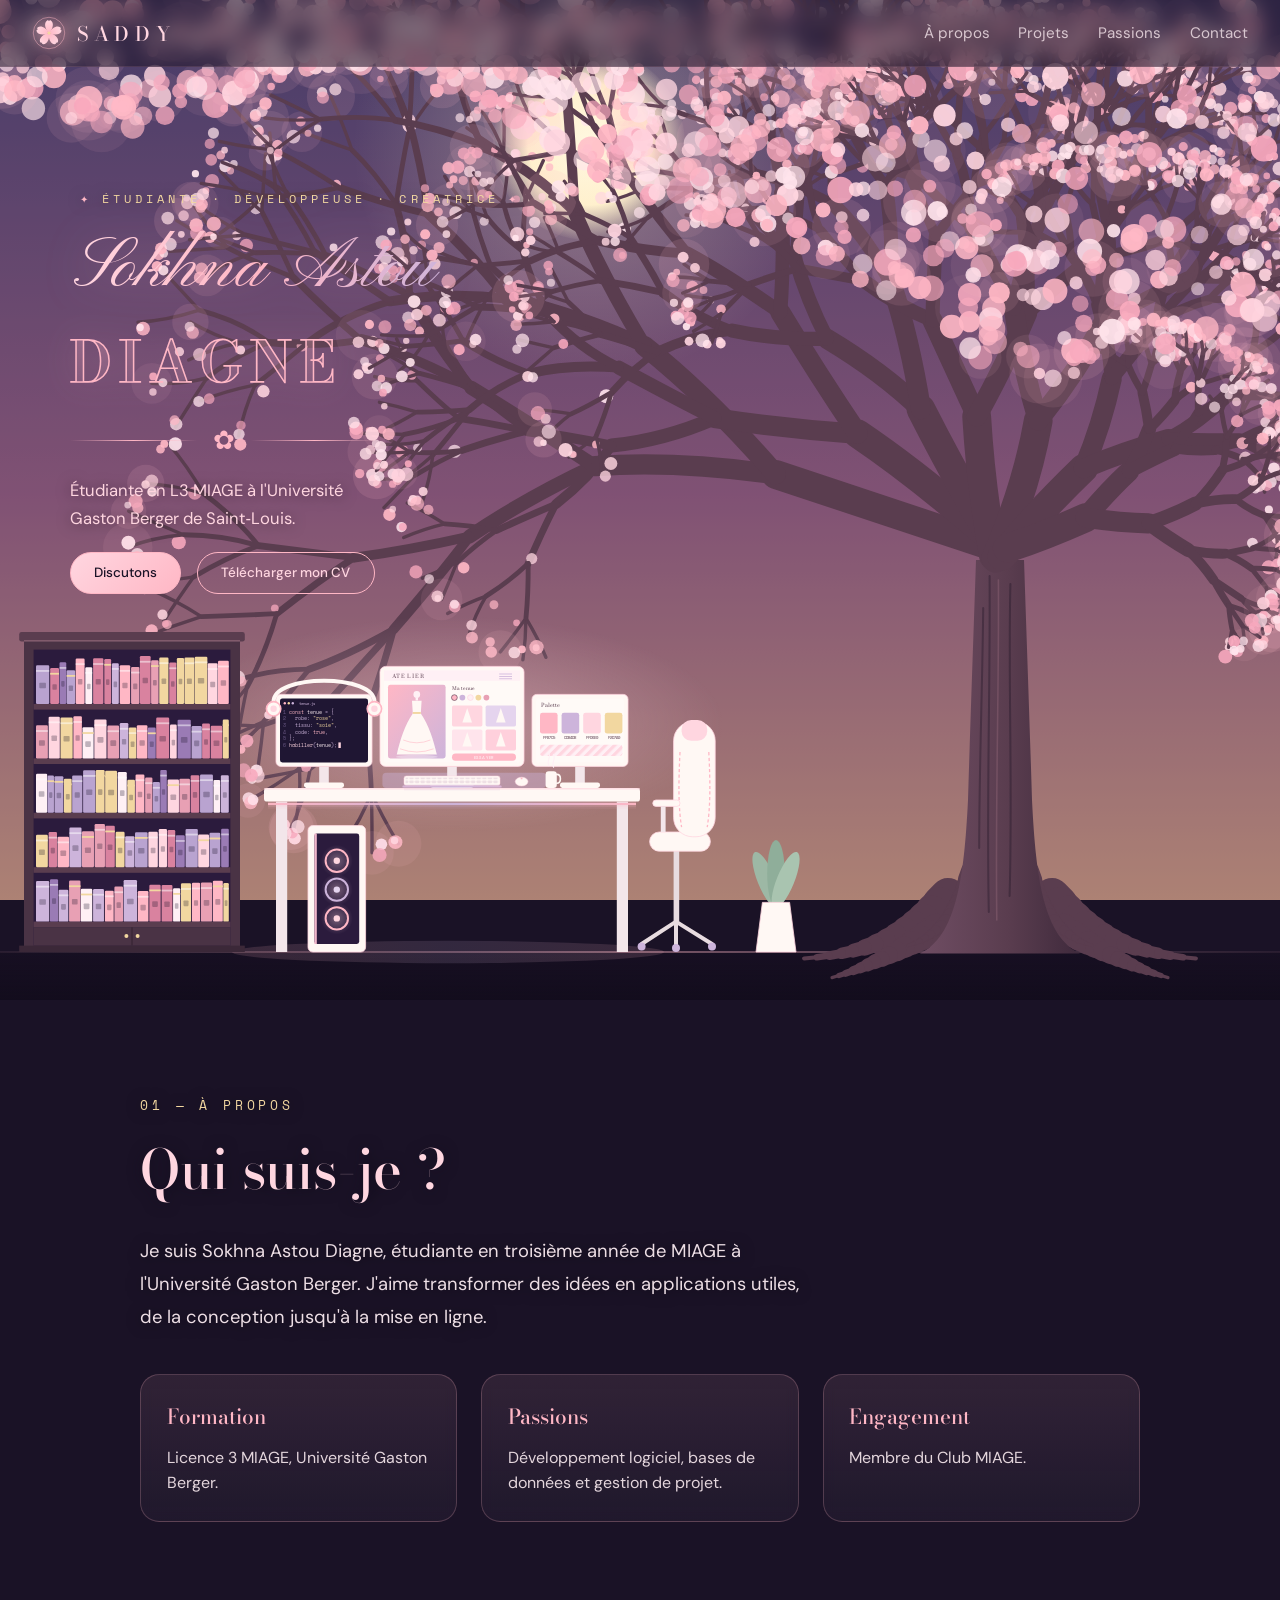
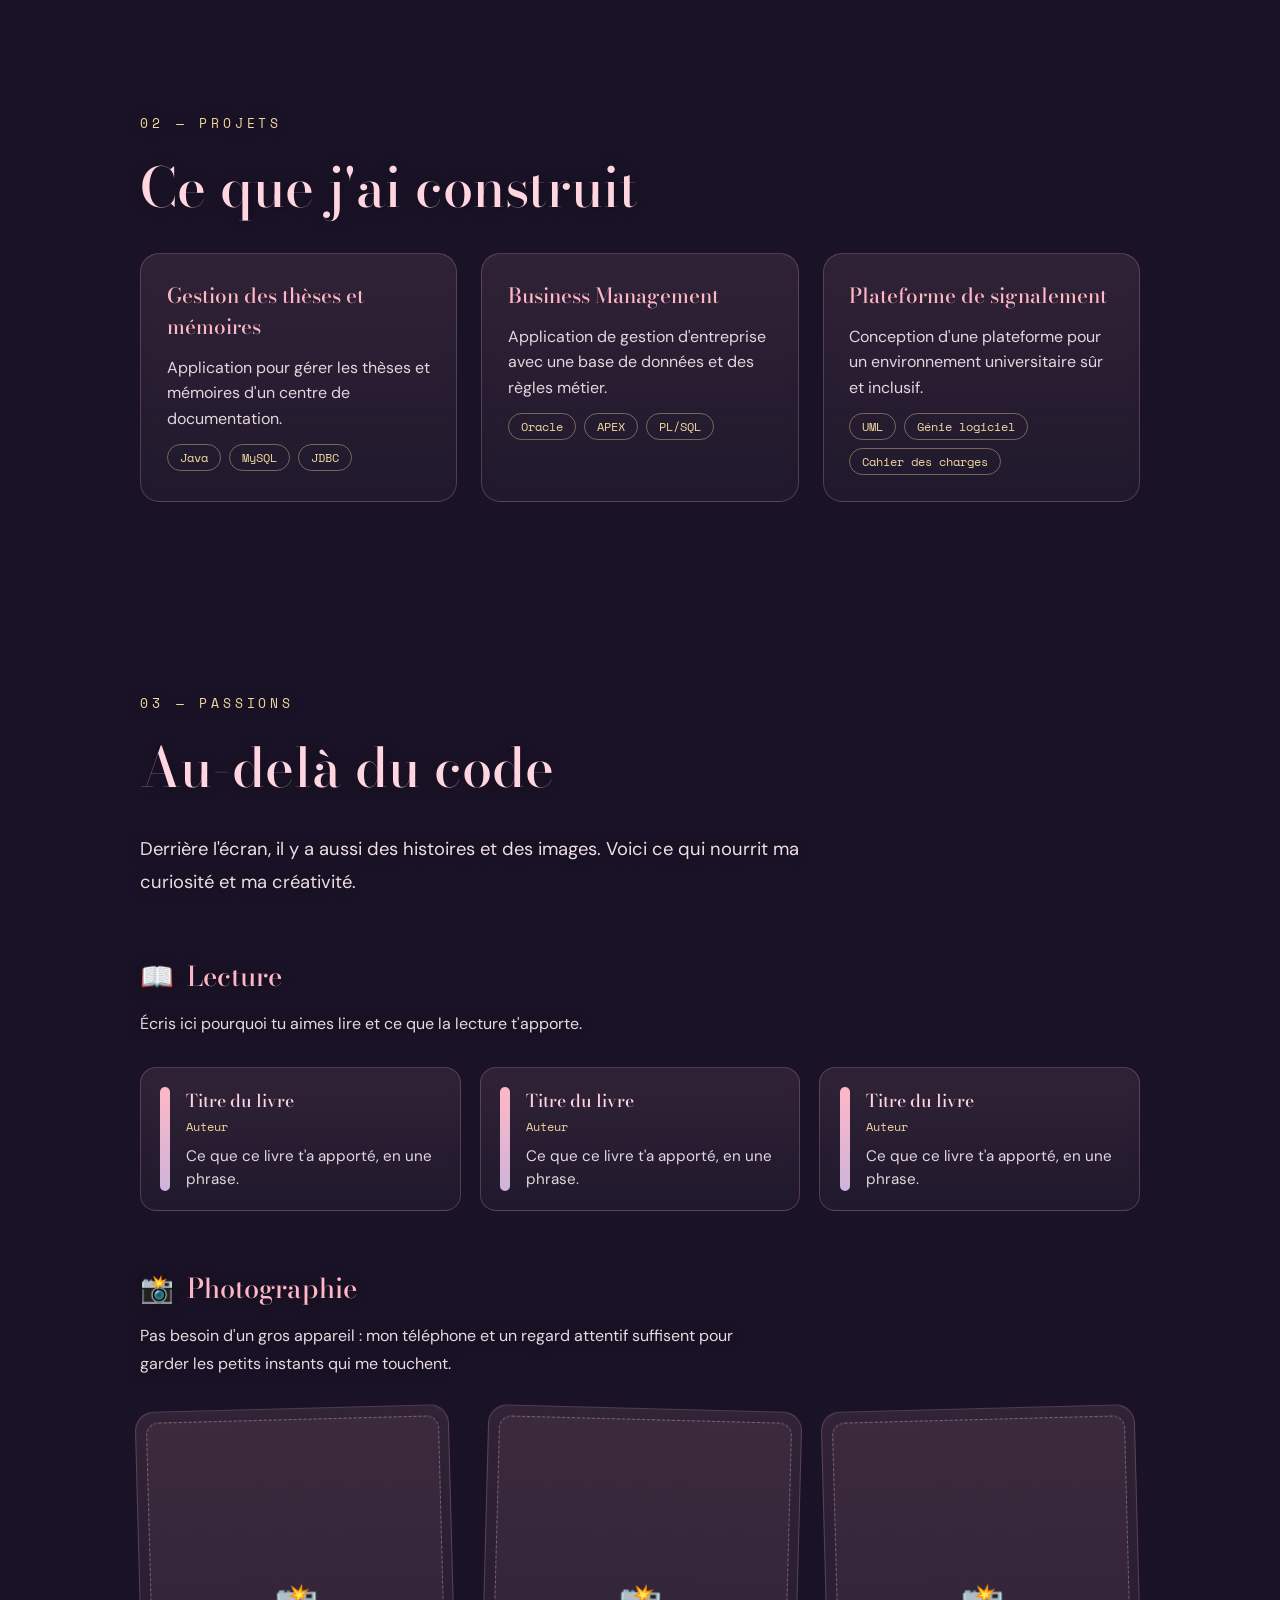
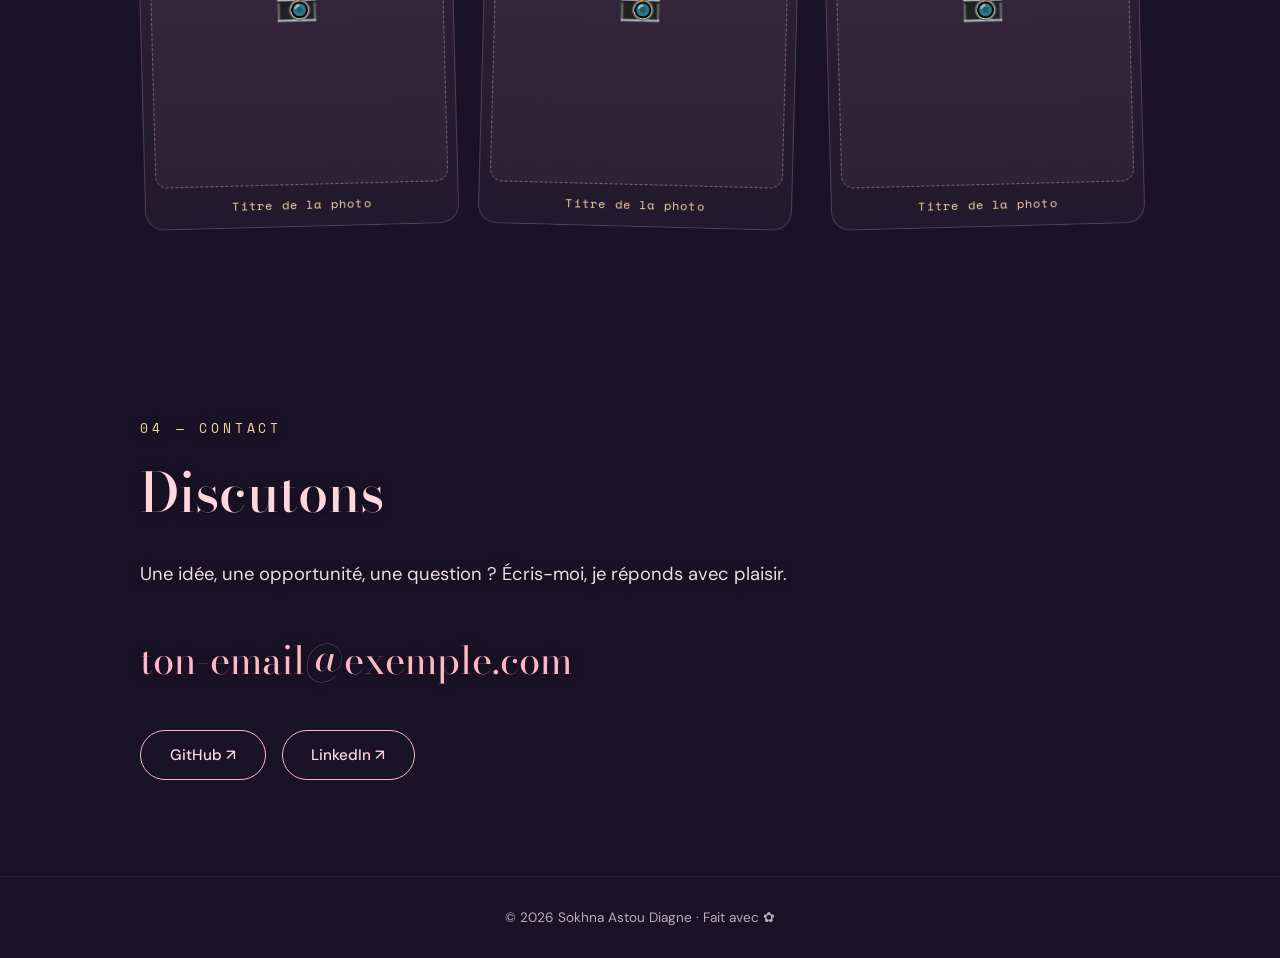
==== commit 96d711b8: "Nouvelle scène : ciel qui se couche, cerisier avec racines, bibliothèque et setup gaming" ====
--- a/index.html
+++ b/index.html
@@ -35,7 +35,6 @@
             </radialGradient>
           </defs>
 
-          <!-- Ailes fines, comme celles d'une libellule -->
           <g class="aile aile-g">
             <ellipse cx="36" cy="31" rx="29" ry="7.5" transform="rotate(40.8 36 31)" fill="url(#g-aile)" stroke="#ffd6e0" stroke-opacity="0.6" stroke-width="0.6" />
             <ellipse cx="40" cy="64" rx="23" ry="6" transform="rotate(-37.9 40 64)" fill="url(#g-aile)" stroke="#ffd6e0" stroke-opacity="0.6" stroke-width="0.6" />
@@ -45,27 +44,21 @@
             <ellipse cx="80" cy="64" rx="23" ry="6" transform="rotate(37.9 80 64)" fill="url(#g-aile)" stroke="#ffd6e0" stroke-opacity="0.6" stroke-width="0.6" />
           </g>
 
-          <!-- Jambes (cachées en partie par la robe) -->
           <path d="M57 116 C56 124 58 130 57 137" fill="none" stroke="#8b5a3c" stroke-width="3.2" stroke-linecap="round" />
           <path d="M63 116 C66 123 65 130 67 136" fill="none" stroke="#8b5a3c" stroke-width="3.2" stroke-linecap="round" />
 
-          <!-- Robe longue et fluide -->
           <path d="M53 62 C46 84 40 102 30 124 C44 114 62 116 80 126 C74 104 69 82 67 62 Z" fill="url(#g-robe)" opacity="0.95" />
           <path d="M56 63 C52 90 54 110 60 134 C76 112 82 92 66 63 Z" fill="#fff0f5" opacity="0.25" />
 
-          <!-- Buste : épaules, puis haut de robe -->
           <path d="M51 49 C55 45.5 65 45.5 69 49 L68 53 L52 53 Z" fill="#8b5a3c" />
           <path d="M52 52 L68 52 L67 63 C63 65 57 65 53 63 Z" fill="url(#g-robe)" />
 
-          <!-- Bras -->
           <path d="M52 50 C45 57 41 65 40 74" fill="none" stroke="#8b5a3c" stroke-width="3.6" stroke-linecap="round" />
           <path d="M68 50 C76 49 83 45 89 38" fill="none" stroke="#8b5a3c" stroke-width="3.6" stroke-linecap="round" />
 
-          <!-- Petite lueur dans sa main -->
           <circle cx="91" cy="35" r="9" fill="url(#g-lueur)" />
           <circle cx="91" cy="35" r="2.6" fill="#fff6d8" />
 
-          <!-- Cou, cheveux (chignon bouffant) et tête -->
           <path d="M57.8 40 h4.4 v7 h-4.4 z" fill="#8b5a3c" />
           <circle cx="60" cy="25" r="11" fill="#2b1b24" />
           <circle cx="60" cy="34" r="7.5" fill="#8b5a3c" />
@@ -84,7 +77,13 @@
       </div>
     </div>
 
-    <!-- Les pétales qui tombent (remplis par script.js) -->
+    <!-- LE CIEL : change avec le défilement (géré par script.js) -->
+    <div class="ciel" id="ciel" aria-hidden="true">
+      <div class="soleil"></div>
+      <div class="ciel-etoiles" id="ciel-etoiles"></div>
+    </div>
+
+    <!-- Les pétales qui tombent sur toute la page (remplis par script.js) -->
     <div class="petales" aria-hidden="true"></div>
 
     <!-- MENU -->
@@ -124,27 +123,282 @@
     <main>
       <!-- ACCUEIL -->
       <section class="hero" id="accueil">
-        <p class="etiquette">Étudiante · Développeuse · Créatrice</p>
-
-        <h1 class="nom">
-          <span class="prenom">Sokhna Astou</span>
-          <span class="nom-famille">Diagne</span>
-        </h1>
-
-        <div class="ornement" aria-hidden="true">
-          <span class="trait"></span>
-          <span class="fleur">✿</span>
-          <span class="trait"></span>
+        <div class="hero-texte">
+          <p class="etiquette">Étudiante · Développeuse · Créatrice</p>
+
+          <h1 class="nom">
+            <span class="prenom">Sokhna Astou</span>
+            <span class="nom-famille">Diagne</span>
+          </h1>
+
+          <div class="ornement" aria-hidden="true">
+            <span class="trait"></span>
+            <span class="fleur">✿</span>
+            <span class="trait"></span>
+          </div>
+
+          <p class="presentation">
+            Étudiante en L3 MIAGE à l'Université Gaston Berger de Saint&#8209;Louis.
+          </p>
+
+          <div class="boutons">
+            <a href="#contact" class="bouton">Discutons</a>
+            <!-- À REMPLACER : le lien vers ton CV en PDF -->
+            <a href="#" class="bouton bouton-contour">Télécharger mon CV</a>
+          </div>
         </div>
 
-        <p class="presentation">
-          Étudiante en L3 MIAGE à l'Université Gaston Berger de Saint&#8209;Louis.
-        </p>
-
-        <div class="boutons">
-          <a href="#contact" class="bouton">Discutons</a>
-          <!-- À REMPLACER : le lien vers ton CV en PDF -->
-          <a href="#" class="bouton bouton-contour">Télécharger mon CV</a>
+        <!-- LA SCÈNE : cerisier à droite, bibliothèque et setup gaming à gauche -->
+        <div class="scene" id="scene" aria-hidden="true">
+          <svg id="scene-svg" viewBox="0 0 1600 1250" xmlns="http://www.w3.org/2000/svg">
+            <defs>
+              <linearGradient id="sc-ecorce" x1="0" y1="0" x2="1" y2="0">
+                <stop offset="0" stop-color="#6f4d63" />
+                <stop offset="0.55" stop-color="#5a3d4f" />
+                <stop offset="1" stop-color="#3f2a3c" />
+              </linearGradient>
+              <linearGradient id="sc-sol" gradientUnits="userSpaceOnUse" x1="0" y1="0" x2="1600" y2="0">
+                <stop offset="0" stop-color="#ffb7c5" stop-opacity="0.1" />
+                <stop offset="0.5" stop-color="#ffb7c5" stop-opacity="0.55" />
+                <stop offset="1" stop-color="#ffb7c5" stop-opacity="0.1" />
+              </linearGradient>
+              <linearGradient id="sc-ombre" x1="0" y1="0" x2="0" y2="1">
+                <stop offset="0" stop-color="#120c1c" stop-opacity="0.35" />
+                <stop offset="1" stop-color="#120c1c" stop-opacity="0.9" />
+              </linearGradient>
+              <radialGradient id="sc-lueur">
+                <stop offset="0" stop-color="#ffd6e0" stop-opacity="0.35" />
+                <stop offset="1" stop-color="#ffd6e0" stop-opacity="0" />
+              </radialGradient>
+              <linearGradient id="sc-led" gradientUnits="userSpaceOnUse" x1="330" y1="0" x2="800" y2="0">
+                <stop offset="0" stop-color="#ffb7c5" />
+                <stop offset="0.5" stop-color="#cdb4db" />
+                <stop offset="1" stop-color="#ffb7c5" />
+              </linearGradient>
+              <linearGradient id="sc-ecran-mode" x1="0" y1="0" x2="1" y2="1">
+                <stop offset="0" stop-color="#ffb7c5" />
+                <stop offset="1" stop-color="#cdb4db" />
+              </linearGradient>
+              <pattern id="sc-touches" width="7" height="5" patternUnits="userSpaceOnUse">
+                <rect x="0.7" y="0.6" width="5.4" height="3.4" rx="1" fill="#efe0e5" />
+              </pattern>
+              <pattern id="sc-rayures" width="8" height="8" patternUnits="userSpaceOnUse" patternTransform="rotate(45)">
+                <rect width="8" height="8" fill="#fff0f5" />
+                <rect width="4" height="8" fill="#ffd6e0" />
+              </pattern>
+            </defs>
+
+            <!-- Le sol -->
+            <rect x="0" y="1190" width="1600" height="60" fill="url(#sc-ombre)" />
+            <line x1="0" y1="1190" x2="1600" y2="1190" stroke="url(#sc-sol)" stroke-width="2" />
+
+            <!-- Le cerisier : racines, tronc, branches (remplis par script.js) -->
+            <g id="arbre"></g>
+            <!-- Le plafond de fleurs (rempli par script.js) -->
+            <g id="canopee"></g>
+
+            <!-- ====== CÔTÉ GAUCHE : LES OBJETS ====== -->
+
+            <!-- Lueur des écrans sur le mur -->
+            <ellipse cx="565" cy="905" rx="340" ry="135" fill="url(#sc-lueur)" />
+            <ellipse cx="560" cy="1190" rx="270" ry="14" fill="url(#sc-led)" opacity="0.14" />
+
+            <!-- La tour du PC, sous le bureau -->
+            <g id="tour">
+              <rect x="385" y="1032" width="72" height="158" rx="6" fill="#fff8f4" stroke="#ffd6e0" stroke-width="1" />
+              <rect x="393" y="1042" width="56" height="138" rx="3" fill="#2b1b3d" />
+              <circle cx="421" cy="1076" r="20" fill="url(#sc-lueur)" />
+              <circle cx="421" cy="1076" r="14" fill="none" stroke="#ffb7c5" stroke-width="2.5" />
+              <circle cx="421" cy="1076" r="4" fill="#ffd6e0" />
+              <circle cx="421" cy="1112" r="20" fill="url(#sc-lueur)" />
+              <circle cx="421" cy="1112" r="14" fill="none" stroke="#cdb4db" stroke-width="2.5" />
+              <circle cx="421" cy="1112" r="4" fill="#e5d4ee" />
+              <circle cx="421" cy="1148" r="20" fill="url(#sc-lueur)" />
+              <circle cx="421" cy="1148" r="14" fill="none" stroke="#ffb7c5" stroke-width="2.5" />
+              <circle cx="421" cy="1148" r="4" fill="#ffd6e0" />
+              <rect x="393" y="1042" width="3" height="138" fill="url(#sc-led)" />
+            </g>
+
+            <!-- Le bureau blanc, avec sa LED rose et lavande -->
+            <g id="bureau">
+              <rect x="345" y="1002" width="14" height="188" fill="#f3e6ea" />
+              <rect x="771" y="1002" width="14" height="188" fill="#f3e6ea" />
+              <line x1="335" y1="1005" x2="795" y2="1005" stroke="url(#sc-led)" stroke-width="12" opacity="0.1" />
+              <line x1="335" y1="1005" x2="795" y2="1005" stroke="url(#sc-led)" stroke-width="7" opacity="0.2" />
+              <line x1="335" y1="1005" x2="795" y2="1005" stroke="url(#sc-led)" stroke-width="2.5" opacity="0.95" />
+              <rect x="330" y="985" width="470" height="17" rx="4" fill="#fff8f4" />
+              <rect x="330" y="985" width="470" height="2" rx="1" fill="#ffd6e0" opacity="0.7" />
+              <rect x="478" y="966" width="205" height="19" rx="5" fill="#cdb4db" opacity="0.4" />
+            </g>
+
+            <!-- ÉCRAN DE GAUCHE : le code d'une tenue -->
+            <g id="ecran-code">
+              <rect x="399" y="958" width="12" height="22" fill="#f3e6ea" />
+              <rect x="380" y="978" width="50" height="7" rx="3" fill="#fff8f4" />
+              <rect x="345" y="868" width="120" height="90" rx="6" fill="#fff8f4" stroke="#ffd6e0" stroke-width="1" />
+              <rect x="350" y="873" width="110" height="80" rx="3" fill="#1f1633" />
+              <circle cx="356" cy="879" r="1.5" fill="#ffb7c5" />
+              <circle cx="361" cy="879" r="1.5" fill="#f2d7a0" />
+              <circle cx="366" cy="879" r="1.5" fill="#cdb4db" />
+              <text x="374" y="881" font-family="'Space Mono', monospace" font-size="5.2" fill="#cdb4db">tenue.js</text>
+
+              <g font-family="'Space Mono', monospace" font-size="6.2">
+                <text x="357" y="892" text-anchor="end" fill="#6b5a85">1</text>
+                <text x="357" y="900.3" text-anchor="end" fill="#6b5a85">2</text>
+                <text x="357" y="908.6" text-anchor="end" fill="#6b5a85">3</text>
+                <text x="357" y="916.9" text-anchor="end" fill="#6b5a85">4</text>
+                <text x="357" y="925.2" text-anchor="end" fill="#6b5a85">5</text>
+                <text x="357" y="933.5" text-anchor="end" fill="#6b5a85">6</text>
+
+                <text x="361" y="892"><tspan fill="#ffb7c5">const</tspan> <tspan fill="#fff0f5">tenue</tspan> <tspan fill="#cdb4db">= {</tspan></text>
+                <text x="361" y="900.3"><tspan dx="8" fill="#cdb4db">robe:</tspan> <tspan fill="#f2d7a0">"rose"</tspan><tspan fill="#cdb4db">,</tspan></text>
+                <text x="361" y="908.6"><tspan dx="8" fill="#cdb4db">tissu:</tspan> <tspan fill="#f2d7a0">"soie"</tspan><tspan fill="#cdb4db">,</tspan></text>
+                <text x="361" y="916.9"><tspan dx="8" fill="#cdb4db">code:</tspan> <tspan fill="#ffb7c5">true</tspan><tspan fill="#cdb4db">,</tspan></text>
+                <text x="361" y="925.2" fill="#cdb4db">};</text>
+                <text x="361" y="933.5"><tspan fill="#ffd6e0">habiller</tspan><tspan fill="#cdb4db">(</tspan><tspan fill="#fff0f5">tenue</tspan><tspan fill="#cdb4db">);</tspan></text>
+              </g>
+              <rect class="curseur" x="423" y="928" width="3" height="7" fill="#ffd6e0" />
+            </g>
+
+            <!-- ÉCRAN DU CENTRE : le dressing virtuel -->
+            <g id="ecran-mode">
+              <rect x="559" y="958" width="12" height="22" fill="#f3e6ea" />
+              <rect x="538" y="978" width="54" height="7" rx="3" fill="#fff8f4" />
+              <rect x="475" y="833" width="180" height="125" rx="7" fill="#fff8f4" stroke="#ffd6e0" stroke-width="1" />
+              <rect x="480" y="838" width="170" height="115" rx="3" fill="#fffaf7" />
+
+              <rect x="480" y="838" width="170" height="13" fill="#fff0f5" />
+              <text x="490" y="847.5" font-family="'Bodoni Moda', serif" font-size="7" letter-spacing="1.5" fill="#5a3d4f">ATELIER</text>
+              <rect x="624" y="842" width="16" height="1" fill="#cdb4db" />
+              <rect x="624" y="845" width="16" height="1" fill="#cdb4db" />
+              <rect x="624" y="848" width="16" height="1" fill="#cdb4db" />
+
+              <!-- Le mannequin et sa robe -->
+              <rect x="485" y="856" width="72" height="92" rx="3" fill="url(#sc-ecran-mode)" />
+              <ellipse cx="521" cy="946" rx="26" ry="2.5" fill="#ffffff" opacity="0.35" />
+              <circle cx="521" cy="868" r="4.2" fill="#fff0f5" />
+              <rect x="519.5" y="871.5" width="3" height="4" fill="#fff0f5" />
+              <path d="M515 876 H527 L526 892 C536 906 542 926 546 943 H496 C500 926 506 906 516 892 Z" fill="#fff8f4" />
+              <rect x="516" y="890" width="10" height="2.4" fill="#f2d7a0" />
+              <path d="M504 925 Q521 932 538 925" fill="none" stroke="#ffb7c5" stroke-width="0.9" opacity="0.8" />
+              <path d="M500 936 Q521 944 542 936" fill="none" stroke="#ffb7c5" stroke-width="0.9" opacity="0.8" />
+
+              <!-- Couleurs, tenues et bouton -->
+              <text x="565" y="862" font-family="'Bodoni Moda', serif" font-size="6.4" fill="#5a3d4f">Ma tenue</text>
+              <circle cx="568" cy="872" r="3.6" fill="#ffb7c5" stroke="#5a3d4f" stroke-width="0.8" />
+              <circle cx="578" cy="872" r="3.6" fill="#cdb4db" />
+              <circle cx="588" cy="872" r="3.6" fill="#fff0f5" stroke="#ffd6e0" stroke-width="0.8" />
+              <circle cx="598" cy="872" r="3.6" fill="#f2d7a0" />
+              <circle cx="608" cy="872" r="3.6" fill="#e8a0b4" />
+
+              <rect x="565" y="882" width="38" height="26" rx="2" fill="#ffd6e0" />
+              <rect x="607" y="882" width="38" height="26" rx="2" fill="#e5d4ee" />
+              <rect x="565" y="912" width="38" height="26" rx="2" fill="#ffe4ec" />
+              <rect x="607" y="912" width="38" height="26" rx="2" fill="#ffd0dc" />
+              <path d="M584 885 L590 903 H578 Z" fill="#fff8f4" />
+              <path d="M626 885 L632 903 H620 Z" fill="#fff8f4" />
+              <path d="M584 915 L590 933 H578 Z" fill="#fff8f4" />
+              <path d="M626 915 L632 933 H620 Z" fill="#fff8f4" />
+
+              <rect x="565" y="942" width="80" height="9" rx="4.5" fill="#ffb7c5" />
+              <text x="605" y="948.6" text-anchor="middle" font-family="'DM Sans', sans-serif" font-size="5.2" letter-spacing="1" fill="#ffffff">ESSAYER</text>
+            </g>
+
+            <!-- ÉCRAN DE DROITE : la palette de couleurs -->
+            <g id="ecran-palette">
+              <rect x="719" y="958" width="12" height="22" fill="#f3e6ea" />
+              <rect x="700" y="978" width="50" height="7" rx="3" fill="#fff8f4" />
+              <rect x="665" y="868" width="120" height="90" rx="6" fill="#fff8f4" stroke="#ffd6e0" stroke-width="1" />
+              <rect x="670" y="873" width="110" height="80" rx="3" fill="#fffaf7" />
+              <text x="676" y="884" font-family="'Bodoni Moda', serif" font-size="7" fill="#5a3d4f">Palette</text>
+
+              <rect x="675" y="891" width="22" height="26" rx="3" fill="#ffb7c5" />
+              <rect x="702" y="891" width="22" height="26" rx="3" fill="#cdb4db" />
+              <rect x="729" y="891" width="22" height="26" rx="3" fill="#ffd6e0" />
+              <rect x="756" y="891" width="22" height="26" rx="3" fill="#f2d7a0" />
+              <g font-family="'Space Mono', monospace" font-size="4.4" fill="#5a3d4f" text-anchor="middle">
+                <text x="686" y="924">FFB7C5</text>
+                <text x="713" y="924">CDB4DB</text>
+                <text x="740" y="924">FFD6E0</text>
+                <text x="767" y="924">F2D7A0</text>
+              </g>
+              <rect x="675" y="931" width="103" height="14" rx="3" fill="url(#sc-rayures)" />
+            </g>
+
+            <!-- Le casque, posé sur l'écran de gauche -->
+            <g id="casque">
+              <path d="M342 878 C340 842 470 842 468 878" fill="none" stroke="#fff8f4" stroke-width="5" stroke-linecap="round" />
+              <circle cx="342" cy="886" r="9" fill="#fff8f4" stroke="#ffb7c5" stroke-width="2" />
+              <circle cx="342" cy="886" r="4" fill="#ffd6e0" />
+              <circle cx="468" cy="886" r="9" fill="#fff8f4" stroke="#ffb7c5" stroke-width="2" />
+              <circle cx="468" cy="886" r="4" fill="#ffd6e0" />
+            </g>
+
+            <!-- Clavier, souris, tasse -->
+            <g id="accessoires">
+              <rect x="505" y="970" width="120" height="12" rx="3" fill="#fff8f4" stroke="#ffd6e0" stroke-width="0.6" />
+              <rect x="507" y="972" width="116" height="8" fill="url(#sc-touches)" />
+              <line x1="505" y1="984" x2="625" y2="984" stroke="url(#sc-led)" stroke-width="8" opacity="0.15" />
+              <rect x="503" y="982" width="124" height="2.5" rx="1.2" fill="url(#sc-led)" />
+
+              <ellipse cx="652" cy="977" rx="8" ry="5.5" fill="#fff8f4" stroke="#ffd6e0" stroke-width="0.6" />
+              <circle cx="652" cy="973" r="1.2" fill="#ffb7c5" />
+
+              <path d="M686 957 C683 951 689 947 686 941" class="vapeur" fill="none" stroke="#fff0f5" stroke-width="1.4" stroke-linecap="round" />
+              <path d="M692 959 C689 953 695 949 692 943" class="vapeur vapeur-2" fill="none" stroke="#fff0f5" stroke-width="1.4" stroke-linecap="round" />
+              <rect x="682" y="964" width="14" height="21" rx="4" fill="#fff8f4" />
+              <path d="M696 968 C702 968 702 979 696 979" fill="none" stroke="#fff8f4" stroke-width="2" stroke-linecap="round" />
+            </g>
+
+            <!-- La chaise gaming blanche, tirée à droite du bureau -->
+            <g id="chaise">
+              <rect x="842" y="1062" width="7" height="90" fill="#e8dce0" />
+              <line x1="845" y1="1152" x2="802" y2="1180" stroke="#e8dce0" stroke-width="5" stroke-linecap="round" />
+              <line x1="845" y1="1152" x2="890" y2="1180" stroke="#e8dce0" stroke-width="5" stroke-linecap="round" />
+              <line x1="845" y1="1152" x2="845" y2="1182" stroke="#e8dce0" stroke-width="5" stroke-linecap="round" />
+              <circle cx="802" cy="1183" r="5" fill="#cdb4db" />
+              <circle cx="845" cy="1185" r="5" fill="#cdb4db" />
+              <circle cx="890" cy="1183" r="5" fill="#cdb4db" />
+              <rect x="812" y="1040" width="76" height="24" rx="12" fill="#fff8f4" stroke="#ffd6e0" stroke-width="1" />
+              <rect x="842" y="902" width="52" height="144" rx="24" fill="#fff8f4" stroke="#ffd6e0" stroke-width="1" />
+              <rect x="852" y="900" width="32" height="26" rx="12" fill="#ffd6e0" />
+              <path d="M850 940 C848 980 848 1010 852 1034" fill="none" stroke="#ffb7c5" stroke-width="1.6" stroke-dasharray="4 3" />
+              <path d="M886 940 C888 980 888 1010 884 1034" fill="none" stroke="#ffb7c5" stroke-width="1.6" stroke-dasharray="4 3" />
+              <rect x="816" y="1000" width="34" height="8" rx="4" fill="#fff8f4" stroke="#ffd6e0" stroke-width="1" />
+              <rect x="826" y="1008" width="6" height="32" fill="#f3e6ea" />
+            </g>
+
+            <!-- Une petite plante -->
+            <g id="plante">
+              <ellipse cx="970" cy="1098" rx="11" ry="38" transform="rotate(-22 970 1130)" fill="#9db8a5" />
+              <ellipse cx="970" cy="1092" rx="11" ry="42" fill="#8fae9a" />
+              <ellipse cx="970" cy="1098" rx="11" ry="38" transform="rotate(22 970 1130)" fill="#a9c4b0" />
+              <path d="M945 1190 L953 1128 H987 L995 1190 Z" fill="#fff8f4" stroke="#ffd6e0" stroke-width="1" />
+            </g>
+
+            <!-- La bibliothèque en bois prune, pleine de livres -->
+            <g id="bibliotheque">
+              <rect x="24" y="790" width="282" height="12" rx="3" fill="#5a3d4f" />
+              <rect x="30" y="800" width="270" height="390" fill="#4a3345" />
+              <rect x="42" y="812" width="246" height="370" fill="#2b1b3d" />
+              <rect x="30" y="800" width="270" height="2" fill="#ffb7c5" opacity="0.3" />
+
+              <rect x="42" y="880" width="246" height="7" fill="#5a3d4f" />
+              <rect x="42" y="948" width="246" height="7" fill="#5a3d4f" />
+              <rect x="42" y="1016" width="246" height="7" fill="#5a3d4f" />
+              <rect x="42" y="1084" width="246" height="7" fill="#5a3d4f" />
+              <rect x="42" y="1152" width="246" height="7" fill="#5a3d4f" />
+
+              <!-- Les livres (créés par script.js) -->
+              <g id="bibliotheque-livres"></g>
+
+              <rect x="42" y="1159" width="246" height="23" fill="#4a3345" />
+              <line x1="165" y1="1159" x2="165" y2="1182" stroke="#3b2838" stroke-width="2" />
+              <circle cx="158" cy="1170" r="2.5" fill="#f2d7a0" />
+              <circle cx="172" cy="1170" r="2.5" fill="#f2d7a0" />
+              <rect x="24" y="1182" width="282" height="8" fill="#3b2838" />
+            </g>
+          </svg>
         </div>
       </section>
 
--- a/style.css
+++ b/style.css
@@ -14,25 +14,97 @@
 }
 
 html {
-  scroll-behavior: smooth; /* défilement doux */
+  scroll-behavior: smooth;
 }
 
 body {
   min-height: 100vh;
   font-family: "DM Sans", sans-serif;
   color: var(--texte);
-  background:
-    radial-gradient(circle at 20% 20%, rgba(255, 183, 197, 0.18), transparent 45%),
-    radial-gradient(circle at 80% 80%, rgba(205, 180, 219, 0.18), transparent 45%),
-    var(--fond);
-  background-attachment: fixed;
-}
-
-/* Le contenu passe au-dessus des pétales */
+  background: var(--fond);
+}
+
+/* Le contenu passe au-dessus du ciel et des pétales */
 main,
 .pied {
   position: relative;
   z-index: 1;
+}
+
+/* Un petit ombrage pour que les textes restent lisibles sur le ciel */
+.presentation,
+.texte-principal,
+.bloc-texte,
+.etiquette,
+.surtitre,
+.titre-section,
+.bloc-titre {
+  text-shadow: 0 1px 14px rgba(18, 12, 28, 0.55);
+}
+
+/* ---------- LE CIEL (change avec le défilement) ---------- */
+.ciel {
+  --ciel-haut: rgb(93, 81, 137);
+  --ciel-milieu: rgb(176, 112, 154);
+  --ciel-bas: rgb(240, 181, 154);
+  --soleil-y: 16%;
+  --soleil-couleur: rgb(255, 240, 205);
+  --etoiles: 0;
+  position: fixed;
+  inset: 0;
+  z-index: -1;
+  overflow: hidden;
+  background: linear-gradient(to bottom, var(--ciel-haut) 0%, var(--ciel-milieu) 55%, var(--ciel-bas) 100%);
+}
+
+/* Un voile sombre léger : garde les textes clairs lisibles */
+.ciel::before {
+  content: "";
+  position: absolute;
+  inset: 0;
+  background: rgba(18, 12, 28, 0.3);
+}
+
+.soleil {
+  position: absolute;
+  left: 46%;
+  top: var(--soleil-y);
+  width: clamp(110px, 15vw, 210px);
+  aspect-ratio: 1;
+  transform: translate(-50%, -50%);
+  border-radius: 50%;
+  background: radial-gradient(circle, #fffbea 0%, var(--soleil-couleur) 45%, transparent 72%);
+}
+
+.soleil::after {
+  content: "";
+  position: absolute;
+  inset: -90%;
+  border-radius: 50%;
+  background: radial-gradient(circle, var(--soleil-couleur) 0%, transparent 62%);
+  opacity: 0.35;
+}
+
+.ciel-etoiles {
+  position: absolute;
+  inset: 0 0 35% 0;
+  opacity: var(--etoiles);
+}
+
+.etoile {
+  position: absolute;
+  border-radius: 50%;
+  background: #fff0f5;
+  animation: scintiller 3s ease-in-out infinite alternate;
+}
+
+@keyframes scintiller {
+  from {
+    opacity: 0.25;
+  }
+  to {
+    opacity: 1;
+  }
 }
 
 /* ---------- MENU ---------- */
@@ -98,7 +170,6 @@
   color: var(--petale);
 }
 
-/* Petit trait sous le lien actif */
 .menu nav a::after {
   content: "";
   position: absolute;
@@ -115,21 +186,41 @@
   transform: scaleX(1);
 }
 
-/* ---------- ACCUEIL ---------- */
+/* ---------- ACCUEIL : TEXTE À GAUCHE, SCÈNE EN DESSOUS ET À DROITE ---------- */
 .hero {
-  min-height: 100vh;
-  padding: 6rem 1.5rem 2.5rem;
+  position: relative;
+  overflow: hidden;
+  aspect-ratio: 16 / 12.5; /* même proportion que le dessin de la scène */
+}
+
+.scene {
+  position: absolute;
+  inset: 0;
+  pointer-events: none;
+}
+
+.scene svg {
+  display: block;
+  width: 100%;
+  height: 100%;
+}
+
+.hero-texte {
+  position: absolute;
+  z-index: 2;
+  left: 5.5%;
+  top: 19%;
+  width: 42%;
   display: flex;
   flex-direction: column;
-  align-items: center;
-  justify-content: center;
-  text-align: center;
-  gap: 1.4rem;
+  align-items: flex-start;
+  gap: clamp(0.7rem, 1.5vw, 1.4rem);
+  text-align: left;
 }
 
 .etiquette {
   font-family: "Space Mono", monospace;
-  font-size: 0.75rem;
+  font-size: clamp(0.6rem, 0.9vw, 0.75rem);
   letter-spacing: 0.35em;
   text-transform: uppercase;
   color: var(--or);
@@ -146,16 +237,16 @@
 .nom {
   display: flex;
   flex-direction: column;
-  align-items: center;
+  align-items: flex-start;
   gap: 0.4rem;
 }
 
 .prenom {
   font-family: "Pinyon Script", cursive;
   font-weight: 400;
-  font-size: clamp(3.5rem, 12vw, 8rem);
+  font-size: clamp(2.6rem, 5.6vw, 6rem);
   line-height: 1.2;
-  padding: 0 0.2em;
+  padding: 0 0.2em 0 0.05em;
   background: linear-gradient(90deg, var(--rose-doux), var(--petale), var(--lavande));
   -webkit-background-clip: text;
   background-clip: text;
@@ -166,9 +257,8 @@
 .nom-famille {
   font-family: "Bodoni Moda", serif;
   font-weight: 600;
-  font-size: clamp(2.6rem, 9.5vw, 6.5rem);
+  font-size: clamp(1.9rem, 4.4vw, 4.8rem);
   letter-spacing: 0.14em;
-  padding-left: 0.14em;
   text-transform: uppercase;
   background: linear-gradient(180deg, rgba(255, 183, 197, 0.3), rgba(205, 180, 219, 0.05));
   -webkit-background-clip: text;
@@ -182,7 +272,7 @@
   display: flex;
   align-items: center;
   gap: 1rem;
-  width: min(90%, 420px);
+  width: clamp(180px, 24vw, 360px);
 }
 
 .trait {
@@ -204,11 +294,112 @@
 }
 
 .presentation {
-  max-width: 34rem;
-  font-size: 1.15rem;
+  max-width: 30rem;
+  font-size: clamp(0.85rem, 1.3vw, 1.15rem);
   line-height: 1.7;
   color: var(--rose-doux);
   text-wrap: balance;
+}
+
+.hero .boutons {
+  justify-content: flex-start;
+  margin-top: 0;
+}
+
+.hero .bouton {
+  padding: clamp(0.55rem, 0.9vw, 0.85rem) clamp(1rem, 1.8vw, 1.8rem);
+  font-size: clamp(0.8rem, 1.05vw, 0.95rem);
+}
+
+/* ---------- LA SCÈNE : ANIMATIONS ---------- */
+.branche-balance {
+  animation: balancer 7s ease-in-out infinite alternate;
+}
+
+@keyframes balancer {
+  from {
+    transform: rotate(calc(var(--amplitude) * -1));
+  }
+  to {
+    transform: rotate(var(--amplitude));
+  }
+}
+
+.petale-arbre {
+  position: absolute;
+  background: linear-gradient(135deg, var(--rose-doux), var(--petale));
+  border-radius: 150% 0 150% 0;
+  pointer-events: none;
+  animation-name: tomber, tournoyer;
+  animation-timing-function: linear, ease-in-out;
+  animation-iteration-count: infinite, infinite;
+  animation-direction: normal, alternate;
+}
+
+@keyframes tomber {
+  0% {
+    top: var(--depart);
+    opacity: 0;
+  }
+  8% {
+    opacity: 0.9;
+  }
+  85% {
+    opacity: 0.9;
+  }
+  100% {
+    top: 95%;
+    opacity: 0;
+  }
+}
+
+@keyframes tournoyer {
+  from {
+    transform: translateX(0) rotate(0deg);
+  }
+  to {
+    transform: translateX(var(--derive)) rotate(200deg);
+  }
+}
+
+.vapeur {
+  animation: vapeur 3.2s ease-in-out infinite;
+}
+
+.vapeur-2 {
+  animation-delay: 1.4s;
+}
+
+@keyframes vapeur {
+  0% {
+    opacity: 0;
+    transform: translateY(4px);
+  }
+  40% {
+    opacity: 0.7;
+  }
+  100% {
+    opacity: 0;
+    transform: translateY(-8px);
+  }
+}
+
+.curseur {
+  animation: clignoter 1s steps(2) infinite;
+}
+
+@keyframes clignoter {
+  50% {
+    opacity: 0;
+  }
+}
+
+/* Quand l'accueil n'est plus à l'écran, tout s'arrête (économie de batterie) */
+.scene.en-pause .branche-balance,
+.scene.en-pause .petale-arbre,
+.scene.en-pause .vapeur,
+.scene.en-pause .curseur {
+  animation-play-state: paused;
 }
 
 /* ---------- BOUTONS ---------- */
@@ -279,24 +470,32 @@
   font-size: 1.15rem;
   line-height: 1.8;
   margin-bottom: 2.5rem;
-  color: rgba(255, 240, 245, 0.9);
-}
-
-/* ---------- CARTES ---------- */
+  color: rgba(255, 240, 245, 0.92);
+}
+
+/* ---------- CARTES (fond sombre pour rester lisibles sur le ciel) ---------- */
 .grille {
   display: grid;
   grid-template-columns: repeat(auto-fit, minmax(260px, 1fr));
   gap: 1.5rem;
 }
 
+.carte,
+.livre,
+.photo {
+  background:
+    linear-gradient(180deg, rgba(255, 183, 197, 0.1), rgba(205, 180, 219, 0.04)),
+    rgba(26, 18, 38, 0.45);
+  backdrop-filter: blur(6px);
+  border: 1px solid rgba(255, 183, 197, 0.22);
+}
+
 .carte {
   display: flex;
   flex-direction: column;
   gap: 0.8rem;
   padding: 1.6rem;
   border-radius: 1.2rem;
-  background: linear-gradient(180deg, rgba(255, 183, 197, 0.09), rgba(205, 180, 219, 0.03));
-  border: 1px solid rgba(255, 183, 197, 0.2);
   transition: transform 0.3s, border-color 0.3s;
 }
 
@@ -314,7 +513,7 @@
 
 .carte p {
   line-height: 1.6;
-  color: rgba(255, 240, 245, 0.85);
+  color: rgba(255, 240, 245, 0.88);
 }
 
 .tags {
@@ -353,6 +552,7 @@
   color: var(--petale);
   text-decoration: none;
   word-break: break-all;
+  text-shadow: 0 1px 14px rgba(18, 12, 28, 0.55);
 }
 
 .email:hover {
@@ -368,11 +568,11 @@
   padding: 2rem 1.5rem;
   text-align: center;
   font-size: 0.85rem;
-  color: rgba(255, 240, 245, 0.6);
+  color: rgba(255, 240, 245, 0.7);
   border-top: 1px solid rgba(255, 183, 197, 0.12);
 }
 
-/* ---------- PÉTALES QUI TOMBENT ---------- */
+/* ---------- PÉTALES QUI TOMBENT (SUR TOUTE LA PAGE) ---------- */
 .petales {
   position: fixed;
   inset: 0;
@@ -409,30 +609,6 @@
   }
 }
 
-@media (prefers-reduced-motion: reduce) {
-  .petales {
-    display: none;
-  }
-}
-
-/* ---------- TÉLÉPHONE ---------- */
-@media (max-width: 600px) {
-  .menu {
-    padding: 0.8rem 1rem;
-  }
-
-  .menu nav {
-    gap: 1rem;
-  }
-
-  .menu nav a {
-    font-size: 0.85rem;
-  }
-
-  .logo {
-    font-size: 1.5rem;
-  }
-}
 /* ---------- SECTION PASSIONS ---------- */
 .bloc {
   margin-top: 3.5rem;
@@ -453,10 +629,9 @@
   max-width: 40rem;
   margin-bottom: 1.8rem;
   line-height: 1.8;
-  color: rgba(255, 240, 245, 0.88);
-}
-
-/* --- Livres --- */
+  color: rgba(255, 240, 245, 0.9);
+}
+
 .livres {
   display: grid;
   grid-template-columns: repeat(auto-fit, minmax(250px, 1fr));
@@ -468,8 +643,6 @@
   gap: 1rem;
   padding: 1.2rem;
   border-radius: 1rem;
-  background: linear-gradient(180deg, rgba(255, 183, 197, 0.09), rgba(205, 180, 219, 0.03));
-  border: 1px solid rgba(255, 183, 197, 0.2);
   transition: transform 0.3s, border-color 0.3s;
 }
 
@@ -478,7 +651,6 @@
   border-color: rgba(255, 183, 197, 0.55);
 }
 
-/* Le petit dos de livre rose */
 .livre-dos {
   flex-shrink: 0;
   width: 10px;
@@ -503,10 +675,9 @@
 .livre p {
   font-size: 0.95rem;
   line-height: 1.5;
-  color: rgba(255, 240, 245, 0.85);
-}
-
-/* --- Galerie photo --- */
+  color: rgba(255, 240, 245, 0.88);
+}
+
 .galerie {
   display: grid;
   grid-template-columns: repeat(auto-fit, minmax(220px, 1fr));
@@ -516,12 +687,9 @@
 .photo {
   padding: 0.6rem;
   border-radius: 1.2rem;
-  background: linear-gradient(180deg, rgba(255, 183, 197, 0.12), rgba(205, 180, 219, 0.05));
-  border: 1px solid rgba(255, 183, 197, 0.25);
   transition: transform 0.4s;
 }
 
-/* Cadres légèrement inclinés, un sur deux dans l'autre sens */
 .photo:nth-child(odd) {
   transform: rotate(-1.5deg);
 }
@@ -561,6 +729,108 @@
   color: var(--or);
 }
 
+.photo.cachee {
+  display: none;
+}
+
+.photo.cliquable {
+  cursor: zoom-in;
+}
+
+.photo.cliquable:focus-visible {
+  outline: 2px solid var(--petale);
+  outline-offset: 4px;
+}
+
+.galerie-actions {
+  display: flex;
+  justify-content: center;
+  margin-top: 2.2rem;
+}
+
+.galerie-actions[hidden] {
+  display: none;
+}
+
+.galerie-actions button {
+  font-family: inherit;
+  cursor: pointer;
+}
+
+/* ---------- AGRANDISSEMENT DES PHOTOS ---------- */
+body.fige {
+  overflow: hidden;
+}
+
+.lightbox {
+  position: fixed;
+  inset: 0;
+  z-index: 90;
+  display: flex;
+  align-items: center;
+  justify-content: center;
+  gap: 1rem;
+  padding: 1.5rem;
+  background: rgba(18, 12, 28, 0.94);
+  backdrop-filter: blur(6px);
+}
+
+.lightbox[hidden] {
+  display: none;
+}
+
+.lightbox-fig {
+  display: flex;
+  flex-direction: column;
+  align-items: center;
+  gap: 0.9rem;
+  max-width: min(90vw, 1000px);
+}
+
+.lightbox-fig img {
+  max-width: 100%;
+  max-height: 78vh;
+  object-fit: contain;
+  border-radius: 1rem;
+  border: 1px solid rgba(255, 183, 197, 0.3);
+  box-shadow: 0 0 40px rgba(255, 183, 197, 0.15);
+}
+
+.lightbox-fig figcaption {
+  font-family: "Space Mono", monospace;
+  font-size: 0.8rem;
+  letter-spacing: 0.12em;
+  text-align: center;
+  color: var(--or);
+}
+
+.lightbox-nav,
+.lightbox-fermer {
+  flex-shrink: 0;
+  width: 3rem;
+  height: 3rem;
+  border-radius: 50%;
+  border: 1px solid rgba(255, 183, 197, 0.4);
+  background: rgba(255, 183, 197, 0.08);
+  color: var(--rose-doux);
+  font-size: 1.6rem;
+  line-height: 1;
+  cursor: pointer;
+  transition: background 0.3s;
+}
+
+.lightbox-nav:hover,
+.lightbox-fermer:hover {
+  background: rgba(255, 183, 197, 0.22);
+}
+
+.lightbox-fermer {
+  position: absolute;
+  top: 1.2rem;
+  right: 1.2rem;
+  font-size: 1.2rem;
+}
+
 /* ---------- ÉCRAN D'INTRO ---------- */
 body.chargement {
   overflow: hidden;
@@ -573,7 +843,6 @@
   z-index: 100;
   background: #120c1c;
   cursor: pointer;
-  /* Fondu très doux sur toute la page */
   transition:
     opacity 2s ease 0.5s,
     visibility 0s linear 2.5s;
@@ -595,7 +864,6 @@
   }
 }
 
-/* Une lueur rose qui s'intensifie avec le compteur */
 .intro::before {
   content: "";
   position: absolute;
@@ -605,7 +873,6 @@
   pointer-events: none;
 }
 
-/* La fée vole sur tout l'écran, positionnée par JavaScript */
 .intro-fee {
   position: absolute;
   top: 0;
@@ -621,7 +888,6 @@
   width: 100%;
 }
 
-/* Battement des ailes, en miroir à gauche et à droite */
 .aile {
   transform-origin: 60px 50px;
   animation: battre 0.22s ease-in-out infinite alternate;
@@ -646,7 +912,6 @@
   }
 }
 
-/* Les textes au centre */
 .intro-contenu {
   position: absolute;
   inset: 0;
@@ -692,7 +957,6 @@
   color: rgba(255, 240, 245, 0.3);
 }
 
-/* Le grand compteur : chaque chiffre dans une case de largeur fixe */
 .intro-compteur {
   display: flex;
   justify-content: center;
@@ -713,7 +977,6 @@
   filter: drop-shadow(0 0 22px rgba(255, 183, 197, 0.25));
 }
 
-/* La traîne d'étincelles de la fée */
 .etincelle {
   position: absolute;
   z-index: 1;
@@ -734,21 +997,26 @@
   }
 }
 
-/* ---------- ACCUEIL : APPARITION APRÈS L'INTRO ---------- */
-.hero > * {
+/* ---------- APPARITIONS ---------- */
+.hero-texte > * {
   animation: monter 1s ease both;
 }
 
+.scene {
+  animation: monter 1.6s ease 0.3s both;
+}
+
 /* Tant que l'intro est là, l'accueil attend */
-body.chargement .hero > * {
+body.chargement .hero-texte > *,
+body.chargement .scene {
   animation-play-state: paused;
 }
 
-.hero > :nth-child(1) { animation-delay: 0.1s; }
-.hero > :nth-child(2) { animation-delay: 0.3s; }
-.hero > :nth-child(3) { animation-delay: 0.6s; }
-.hero > :nth-child(4) { animation-delay: 0.8s; }
-.hero > :nth-child(5) { animation-delay: 1s; }
+.hero-texte > :nth-child(1) { animation-delay: 0.1s; }
+.hero-texte > :nth-child(2) { animation-delay: 0.3s; }
+.hero-texte > :nth-child(3) { animation-delay: 0.6s; }
+.hero-texte > :nth-child(4) { animation-delay: 0.8s; }
+.hero-texte > :nth-child(5) { animation-delay: 1s; }
 
 @keyframes monter {
   from {
@@ -761,13 +1029,10 @@
   }
 }
 
-/* ---------- SECTIONS : APPARITIONS AU DÉFILEMENT ---------- */
-/* Les titres attendent d'être décryptés */
 .attente {
   opacity: 0;
 }
 
-/* Cartes, livres, photos : un fondu très léger */
 .apparait {
   opacity: 0;
   translate: 0 20px;
@@ -783,13 +1048,90 @@
   translate: 0 0;
 }
 
-/* Pour les personnes qui préfèrent éviter les animations */
+/* ---------- TABLETTE ET TÉLÉPHONE ---------- */
+@media (max-width: 900px) {
+  /* La scène passe au-dessus, puis le texte en dessous */
+  .hero {
+    aspect-ratio: auto;
+    display: flex;
+    flex-direction: column;
+    padding-top: 4.2rem;
+  }
+
+  .scene {
+    position: relative;
+    inset: auto;
+    order: -1;
+    width: 100%;
+    aspect-ratio: 16 / 12.5;
+  }
+
+  .hero-texte {
+    position: static;
+    width: auto;
+    padding: 1.5rem 1.5rem 3rem;
+  }
+
+  .presentation {
+    font-size: 1.05rem;
+  }
+}
+
+@media (max-width: 600px) {
+  .menu {
+    padding: 0.8rem 1rem;
+  }
+
+  .menu nav {
+    gap: 1rem;
+  }
+
+  .menu nav a {
+    font-size: 0.85rem;
+  }
+
+  .logo-texte {
+    font-size: 1.05rem;
+  }
+
+  .lightbox {
+    padding-bottom: 5rem;
+  }
+
+  .lightbox-nav {
+    position: absolute;
+    bottom: 1.2rem;
+  }
+
+  .lightbox-prec {
+    left: 1.2rem;
+  }
+
+  .lightbox-suiv {
+    right: 1.2rem;
+  }
+}
+
+/* ---------- POUR CELLES ET CEUX QUI PRÉFÈRENT ÉVITER LES ANIMATIONS ---------- */
 @media (prefers-reduced-motion: reduce) {
   .intro {
     display: none;
   }
 
-  .hero > * {
+  .hero-texte > *,
+  .scene {
+    animation: none;
+  }
+
+  .petales,
+  .petale-arbre {
+    display: none;
+  }
+
+  .branche-balance,
+  .vapeur,
+  .curseur,
+  .etoile {
     animation: none;
   }
 
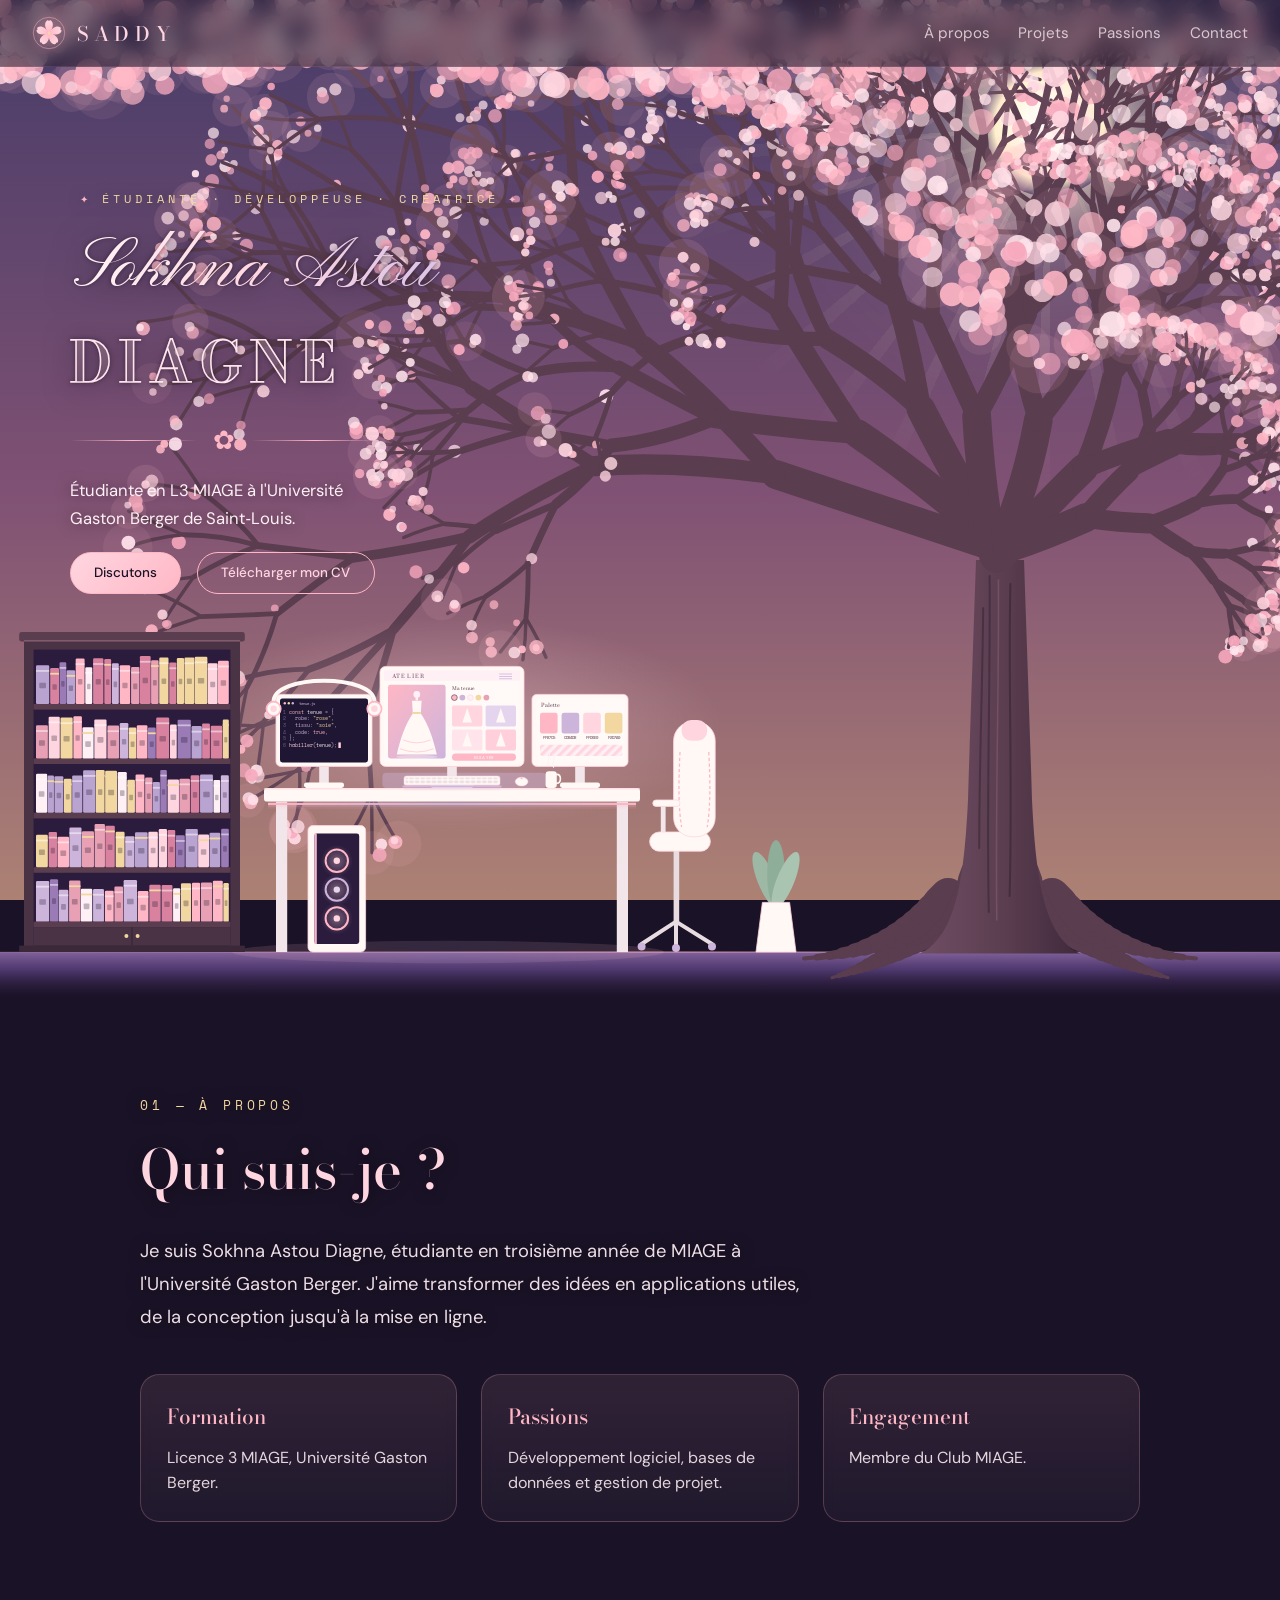
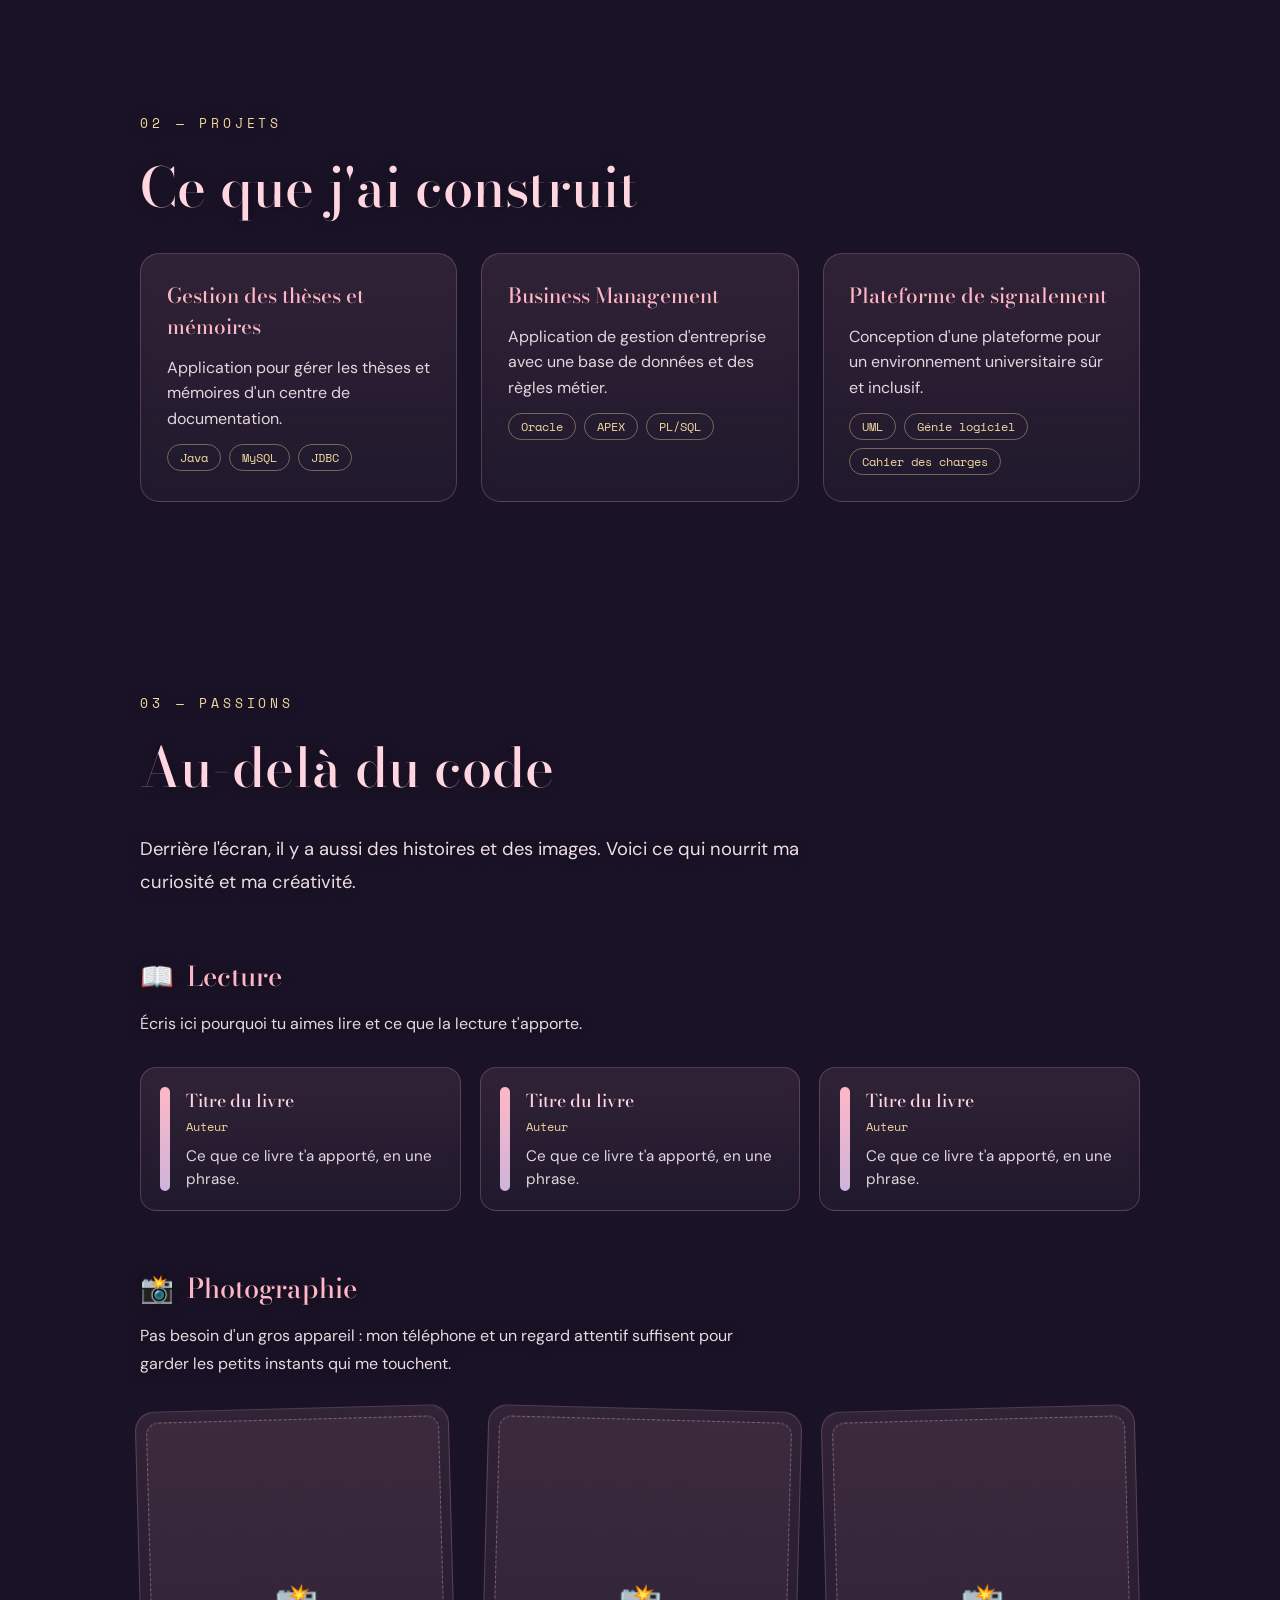
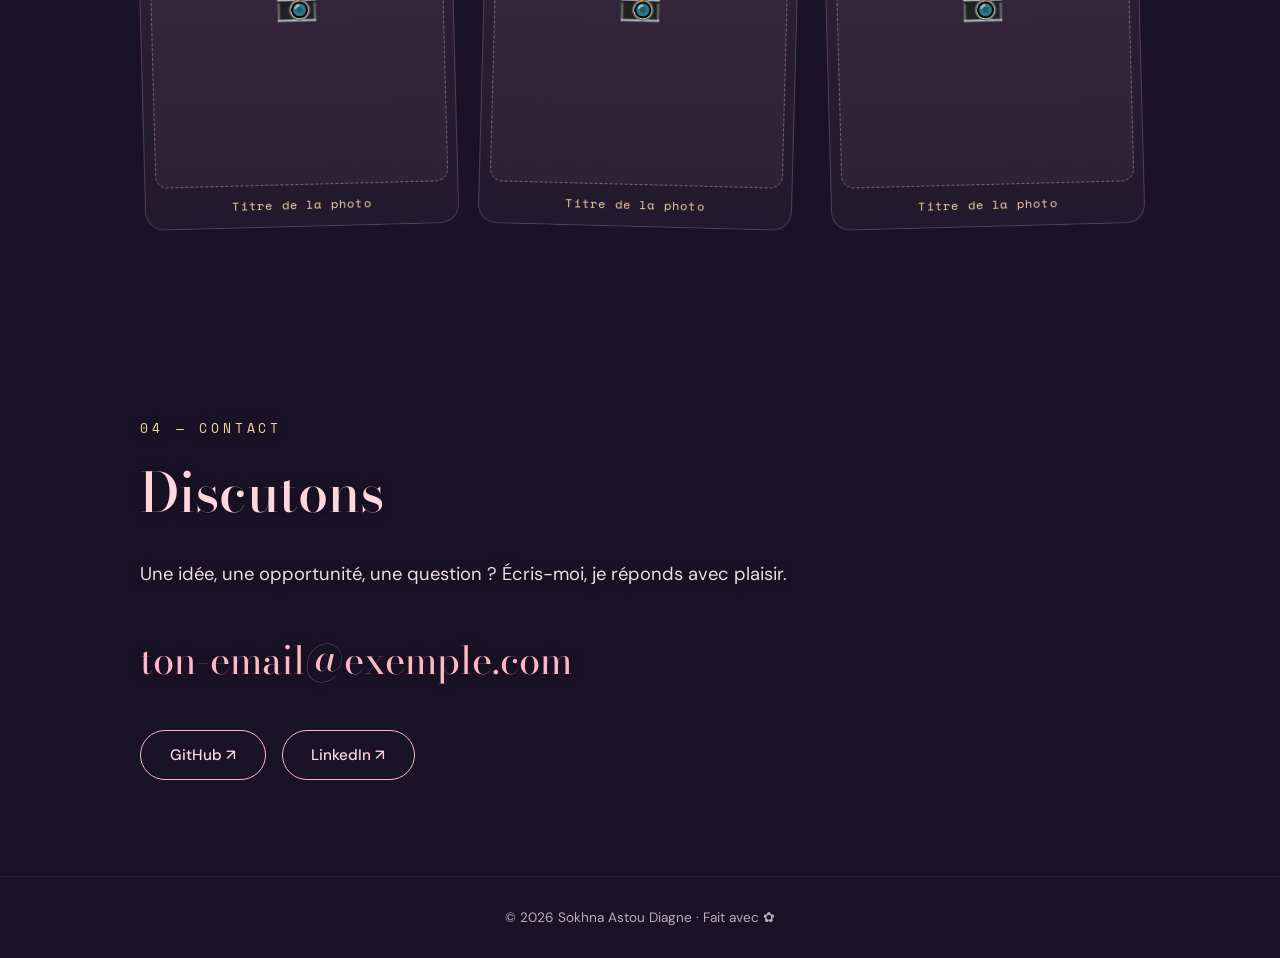
==== commit 132b8ae9: "Soleil décentré et plus beau, sol violet avec pétales, nom plus lisible" ====
--- a/index.html
+++ b/index.html
@@ -21,10 +21,11 @@
       <div class="intro-fee" id="intro-fee" aria-hidden="true">
         <svg viewBox="0 0 120 140" xmlns="http://www.w3.org/2000/svg">
           <defs>
-            <linearGradient id="g-aile" x1="0" y1="0" x2="1" y2="1">
-              <stop offset="0" stop-color="#ffd6e0" stop-opacity="0.75" />
-              <stop offset="1" stop-color="#cdb4db" stop-opacity="0.25" />
-            </linearGradient>
+            <linearGradient id="sc-ombre" x1="0" y1="0" x2="0" y2="1">
+  <stop offset="0" stop-color="#8d6aa8" stop-opacity="0.9" />
+  <stop offset="0.4" stop-color="#5b4180" stop-opacity="0.75" />
+  <stop offset="1" stop-color="#2b1b3d" stop-opacity="0" />
+</linearGradient>
             <linearGradient id="g-robe" x1="0" y1="0" x2="0" y2="1">
               <stop offset="0" stop-color="#ffd6e0" />
               <stop offset="1" stop-color="#cdb4db" stop-opacity="0.85" />
@@ -62,6 +63,8 @@
           <path d="M57.8 40 h4.4 v7 h-4.4 z" fill="#8b5a3c" />
           <circle cx="60" cy="25" r="11" fill="#2b1b24" />
           <circle cx="60" cy="34" r="7.5" fill="#8b5a3c" />
+                      <!-- Les pétales tombés sur le sol (créés par script.js) -->
+            <g id="sol-petales"></g>
         </svg>
       </div>
 
--- a/style.css
+++ b/style.css
@@ -67,22 +67,54 @@
 
 .soleil {
   position: absolute;
-  left: 46%;
+  left: var(--soleil-x, 82%);
   top: var(--soleil-y);
-  width: clamp(110px, 15vw, 210px);
+  width: clamp(100px, 11vw, 160px);
   aspect-ratio: 1;
   transform: translate(-50%, -50%);
   border-radius: 50%;
-  background: radial-gradient(circle, #fffbea 0%, var(--soleil-couleur) 45%, transparent 72%);
-}
-
+  /* Le disque : un cœur très clair, puis la couleur du soleil, avec un bord très doux */
+  background: radial-gradient(
+    circle,
+    #fffef6 0%,
+    #fffef6 22%,
+    var(--soleil-couleur) 55%,
+    transparent 72%
+  );
+  /* Deux lueurs, une proche et une très large */
+  box-shadow:
+    0 0 50px 20px color-mix(in srgb, var(--soleil-couleur) 55%, transparent),
+    0 0 150px 80px color-mix(in srgb, var(--soleil-couleur) 28%, transparent);
+}
+
+/* Les rayons : très doux, ils tournent lentement */
 .soleil::after {
   content: "";
   position: absolute;
-  inset: -90%;
+  inset: -300%;
+  z-index: -1;
   border-radius: 50%;
-  background: radial-gradient(circle, var(--soleil-couleur) 0%, transparent 62%);
-  opacity: 0.35;
+  background: repeating-conic-gradient(
+    from 0deg,
+    color-mix(in srgb, var(--soleil-couleur) 26%, transparent) 0deg 2.5deg,
+    transparent 2.5deg 12deg
+  );
+  -webkit-mask-image: radial-gradient(circle, transparent 9%, #000 14%, transparent 56%);
+  mask-image: radial-gradient(circle, transparent 9%, #000 14%, transparent 56%);
+  opacity: 0.5;
+  animation: rayonner 240s linear infinite;
+}
+
+@keyframes rayonner {
+  to {
+    transform: rotate(360deg);
+  }
+}
+
+@media (prefers-reduced-motion: reduce) {
+  .soleil::after {
+    animation: none;
+  }
 }
 
 .ciel-etoiles {
@@ -247,11 +279,13 @@
   font-size: clamp(2.6rem, 5.6vw, 6rem);
   line-height: 1.2;
   padding: 0 0.2em 0 0.05em;
-  background: linear-gradient(90deg, var(--rose-doux), var(--petale), var(--lavande));
+  /* Plus clair que les fleurs : crème, rose très pâle, lavande pâle */
+  background: linear-gradient(90deg, #fff3f6, #ffd6e0 50%, #d9c2e8);
   -webkit-background-clip: text;
   background-clip: text;
   color: transparent;
-  filter: drop-shadow(0 0 22px rgba(255, 183, 197, 0.3));
+  /* Un halo sombre et doux détache les lettres de ce qu'il y a derrière */
+  filter: drop-shadow(0 0 2px rgba(18, 12, 28, 0.55)) drop-shadow(0 4px 16px rgba(18, 12, 28, 0.5));
 }
 
 .nom-famille {
@@ -260,14 +294,21 @@
   font-size: clamp(1.9rem, 4.4vw, 4.8rem);
   letter-spacing: 0.14em;
   text-transform: uppercase;
-  background: linear-gradient(180deg, rgba(255, 183, 197, 0.3), rgba(205, 180, 219, 0.05));
+  background: linear-gradient(180deg, rgba(255, 214, 224, 0.35), rgba(205, 180, 219, 0.08));
   -webkit-background-clip: text;
   background-clip: text;
   color: transparent;
-  -webkit-text-stroke: 1.5px var(--petale);
-  filter: drop-shadow(0 0 18px rgba(255, 183, 197, 0.35));
-}
-
+  -webkit-text-stroke: 1.6px #ffe4ec;
+  filter: drop-shadow(0 0 2px rgba(18, 12, 28, 0.6)) drop-shadow(0 3px 14px rgba(18, 12, 28, 0.5));
+}
+
+.presentation {
+  max-width: 30rem;
+  font-size: clamp(0.85rem, 1.3vw, 1.15rem);
+  line-height: 1.7;
+  color: var(--texte);
+  text-wrap: balance;
+}
 .ornement {
   display: flex;
   align-items: center;
@@ -293,13 +334,6 @@
   }
 }
 
-.presentation {
-  max-width: 30rem;
-  font-size: clamp(0.85rem, 1.3vw, 1.15rem);
-  line-height: 1.7;
-  color: var(--rose-doux);
-  text-wrap: balance;
-}
 
 .hero .boutons {
   justify-content: flex-start;
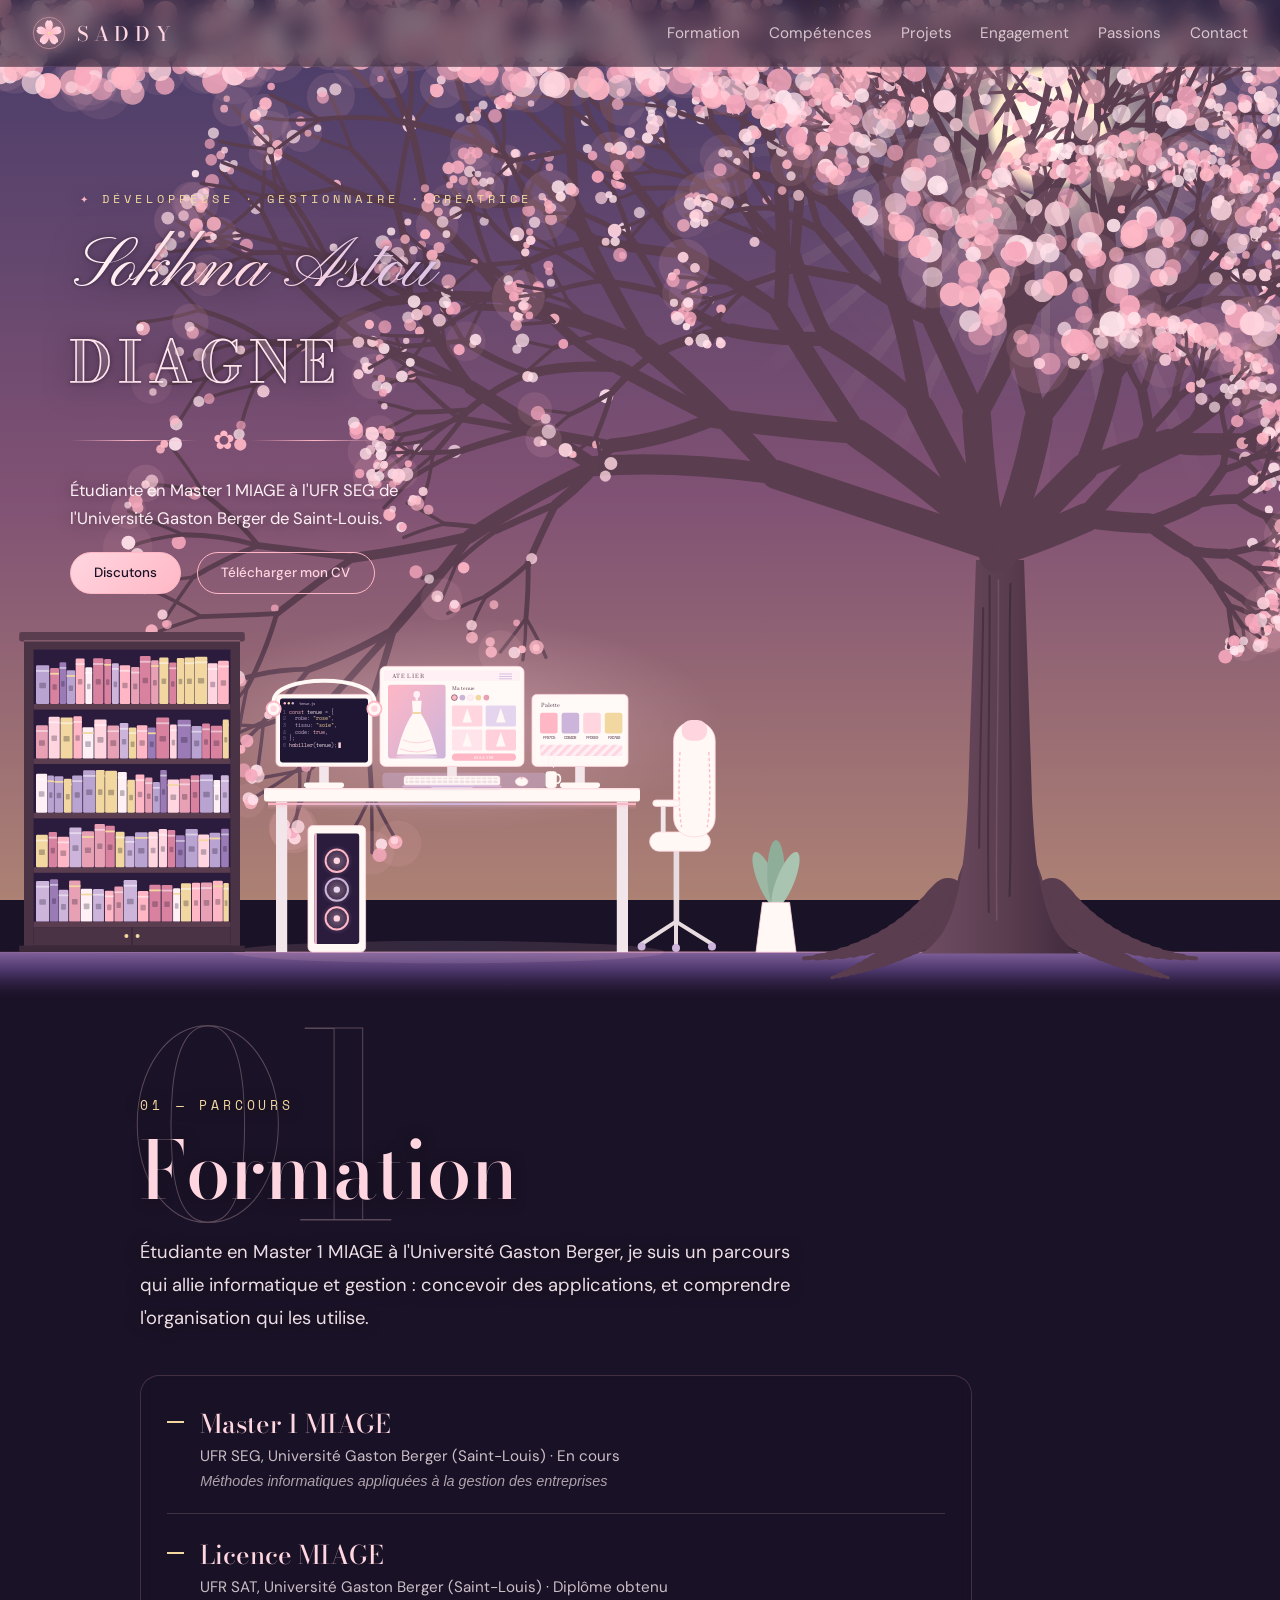
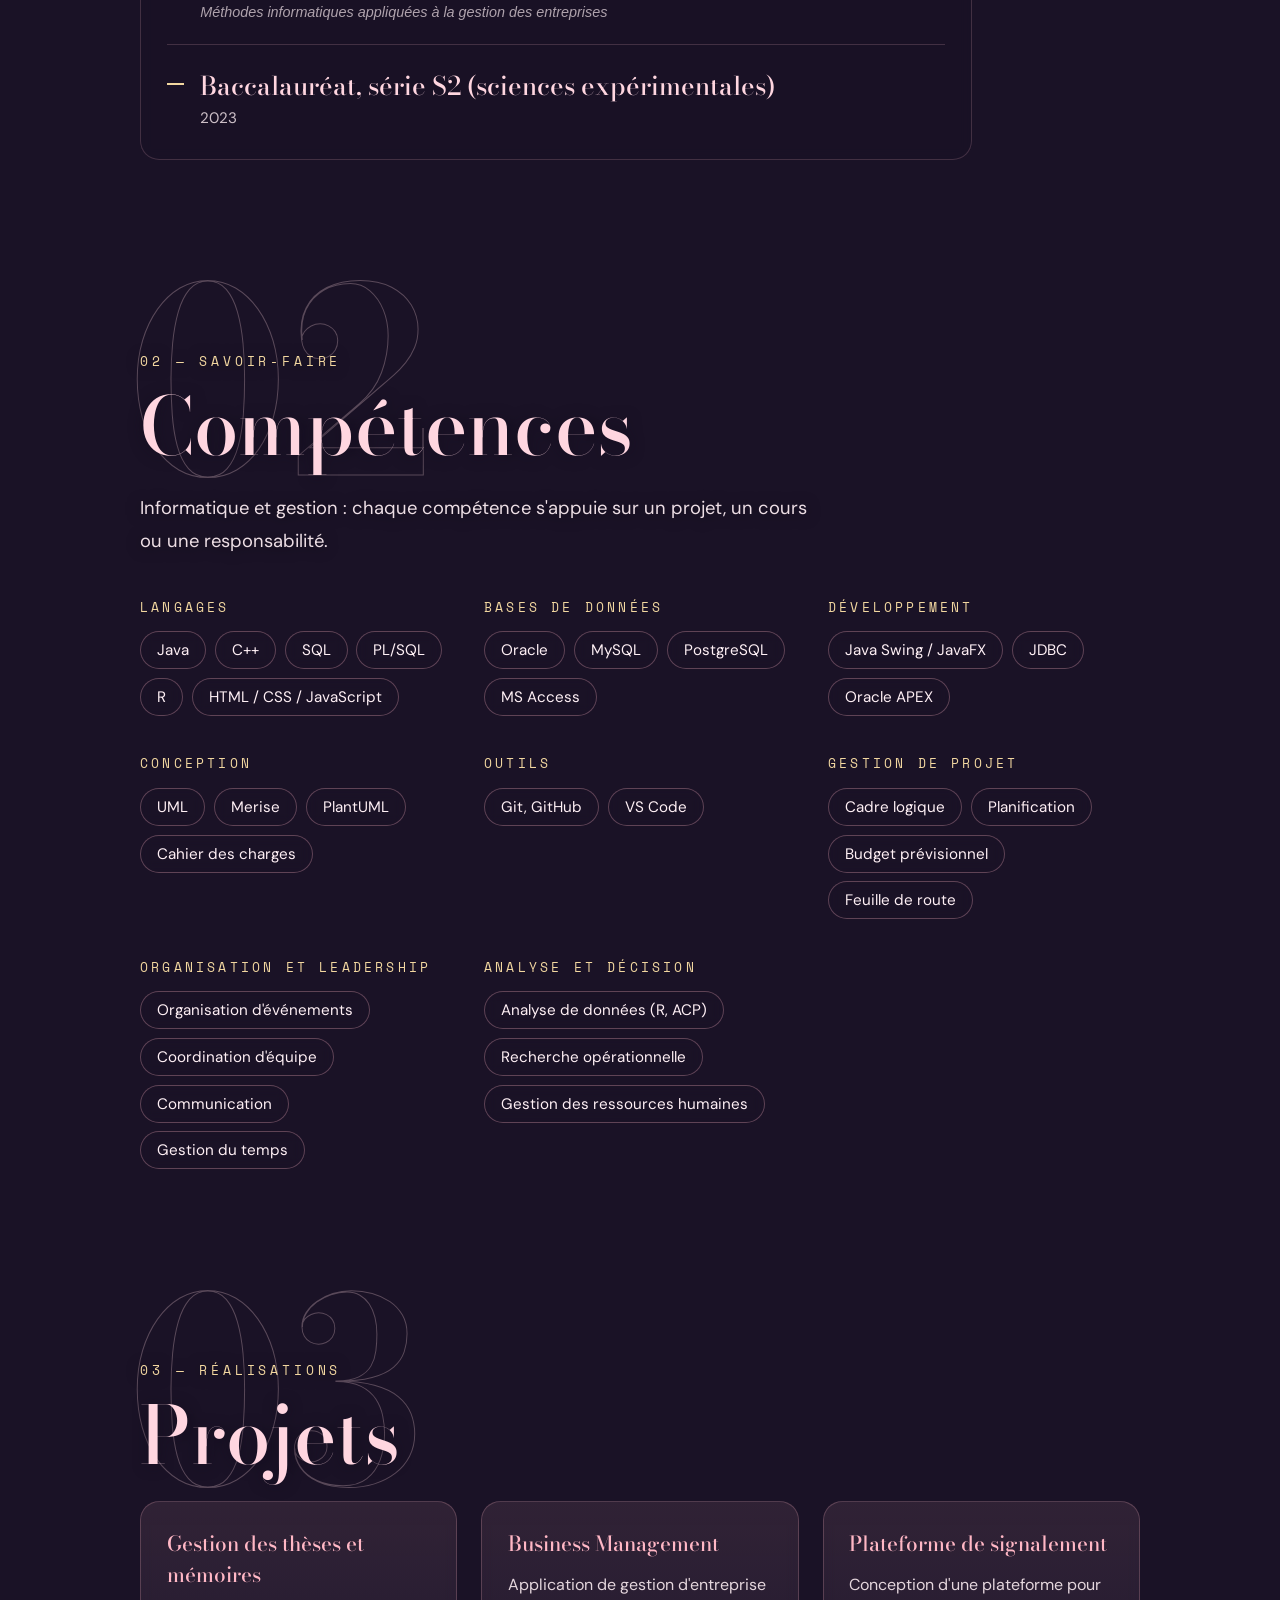
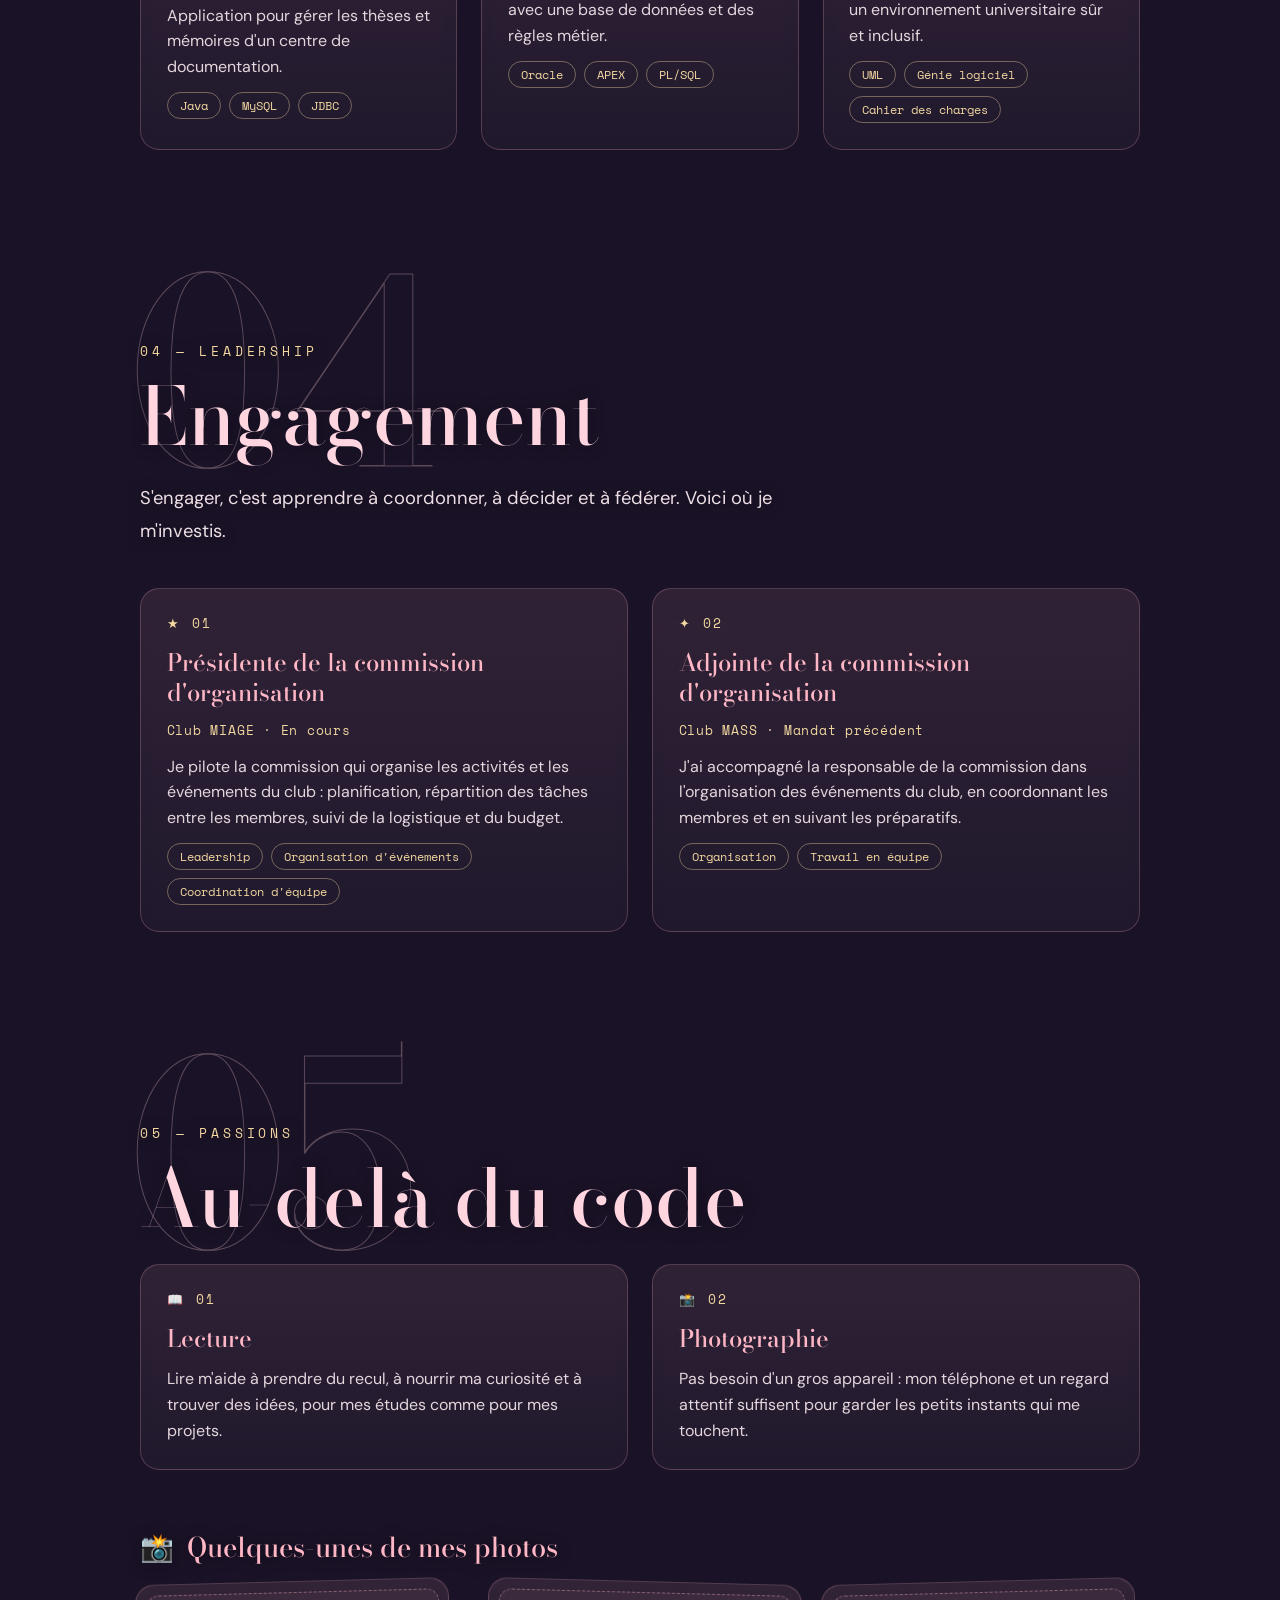
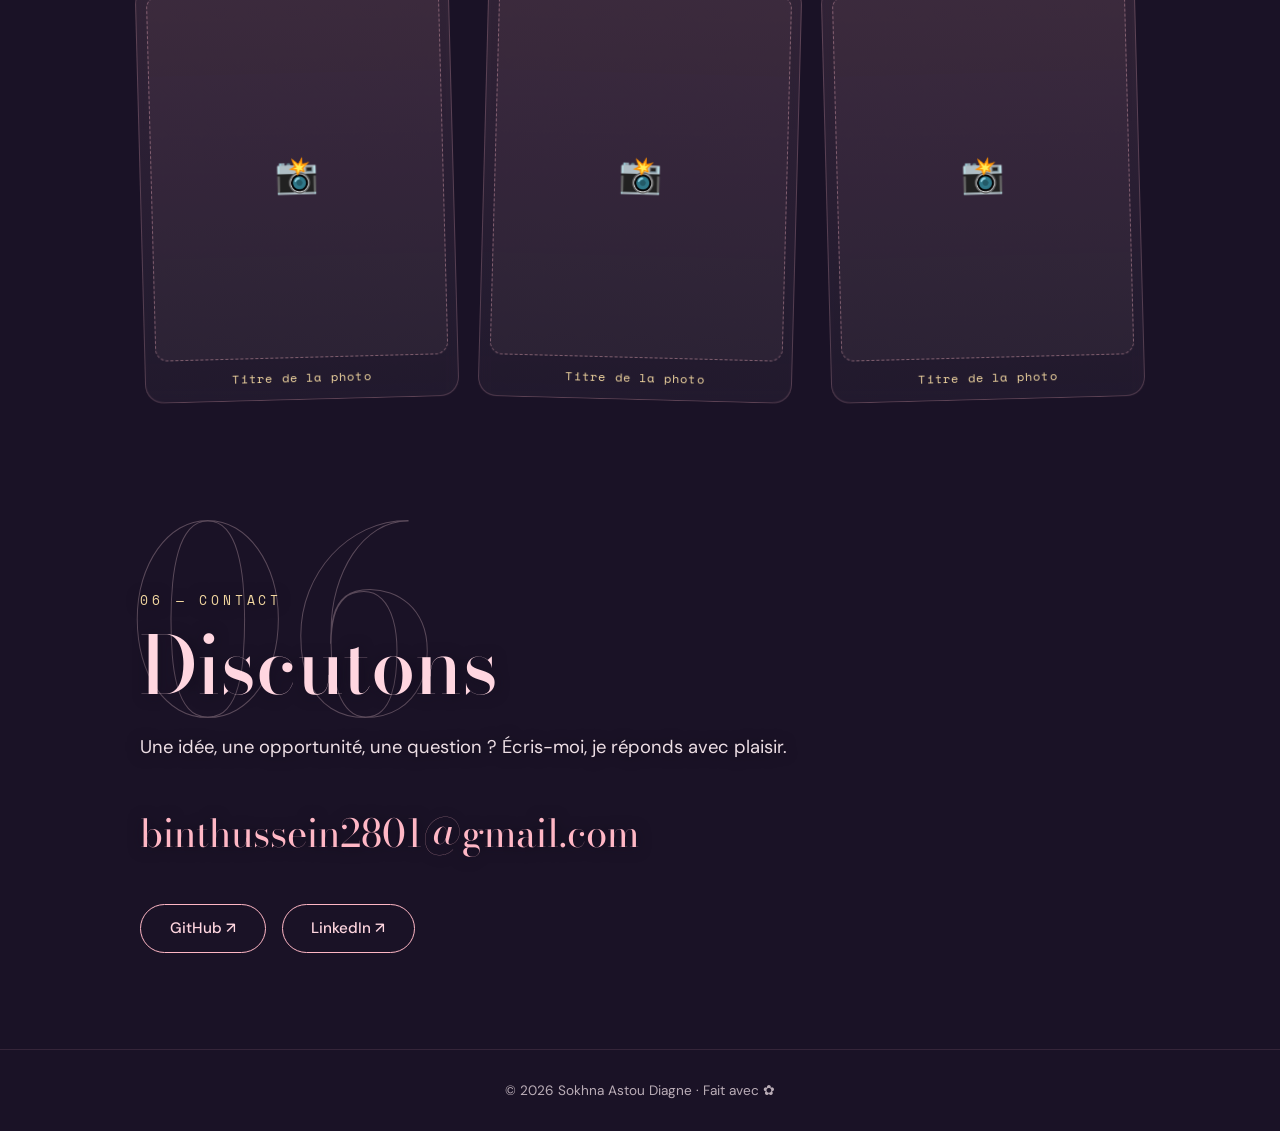
==== commit 2ada19a3: "Ajoute Formation, Compétences, Engagement et cartes de passions" ====
--- a/index.html
+++ b/index.html
@@ -115,9 +115,11 @@
         </svg>
         <span class="logo-texte">SADDY</span>
       </a>
-      <nav>
-        <a href="#apropos">À propos</a>
+            <nav>
+        <a href="#formation">Formation</a>
+        <a href="#competences">Compétences</a>
         <a href="#projets">Projets</a>
+        <a href="#engagement">Engagement</a>
         <a href="#passions">Passions</a>
         <a href="#contact">Contact</a>
       </nav>
@@ -127,7 +129,7 @@
       <!-- ACCUEIL -->
       <section class="hero" id="accueil">
         <div class="hero-texte">
-          <p class="etiquette">Étudiante · Développeuse · Créatrice</p>
+                   <p class="etiquette">Développeuse · Gestionnaire · Créatrice</p>
 
           <h1 class="nom">
             <span class="prenom">Sokhna Astou</span>
@@ -140,8 +142,8 @@
             <span class="trait"></span>
           </div>
 
-          <p class="presentation">
-            Étudiante en L3 MIAGE à l'Université Gaston Berger de Saint&#8209;Louis.
+                   <p class="presentation">
+            Étudiante en Master 1 MIAGE à l'UFR SEG de l'Université Gaston Berger de Saint&#8209;Louis.
           </p>
 
           <div class="boutons">
@@ -404,80 +406,80 @@
           </svg>
         </div>
       </section>
-
-      <!-- À PROPOS -->
-      <section class="section" id="apropos">
+      <!-- FORMATION -->
+      <section class="section" id="formation">
         <div class="conteneur">
-          <p class="surtitre">01 — À propos</p>
-          <h2 class="titre-section">Qui suis-je ?</h2>
-
-          <!-- À MODIFIER : écris ici ta vraie présentation -->
+          <span class="numero-fond" aria-hidden="true">01</span>
+          <p class="surtitre">01 — Parcours</p>
+          <h2 class="titre-section">Formation</h2>
+
+          <!-- À MODIFIER : ta présentation en quelques lignes -->
           <p class="texte-principal">
-            Je suis Sokhna Astou Diagne, étudiante en troisième année de MIAGE à
-            l'Université Gaston Berger. J'aime transformer des idées en
-            applications utiles, de la conception jusqu'à la mise en ligne.
+            Étudiante en Master 1 MIAGE à l'Université Gaston Berger, je suis
+            un parcours qui allie informatique et gestion : concevoir des
+            applications, et comprendre l'organisation qui les utilise.
           </p>
 
-          <div class="grille">
-            <article class="carte">
-              <h3>Formation</h3>
-              <p>Licence 3 MIAGE, Université Gaston Berger.</p>
-            </article>
-            <article class="carte">
-              <h3>Passions</h3>
-              <p>Développement logiciel, bases de données et gestion de projet.</p>
-            </article>
-            <article class="carte">
-              <h3>Engagement</h3>
-              <p>Membre du Club MIAGE.</p>
-            </article>
-          </div>
+          <div class="formation-liste" id="liste-formations"></div>
+        </div>
+      </section>
+
+      <!-- COMPÉTENCES -->
+      <section class="section" id="competences">
+        <div class="conteneur">
+          <span class="numero-fond" aria-hidden="true">02</span>
+          <p class="surtitre">02 — Savoir-faire</p>
+          <h2 class="titre-section">Compétences</h2>
+
+          <p class="texte-principal">
+            Informatique et gestion : chaque compétence s'appuie sur un projet,
+            un cours ou une responsabilité.
+          </p>
+
+          <div class="competences" id="liste-competences"></div>
+          <p class="langues" id="langues" hidden></p>
         </div>
       </section>
 
       <!-- PROJETS (construits à partir de donnees.js) -->
       <section class="section" id="projets">
         <div class="conteneur">
-          <p class="surtitre">02 — Projets</p>
-          <h2 class="titre-section">Ce que j'ai construit</h2>
+          <span class="numero-fond" aria-hidden="true">03</span>
+          <p class="surtitre">03 — Réalisations</p>
+          <h2 class="titre-section">Projets</h2>
 
           <div class="grille" id="liste-projets"></div>
+        </div>
+      </section>
+
+      <!-- ENGAGEMENT -->
+      <section class="section" id="engagement">
+        <div class="conteneur">
+          <span class="numero-fond" aria-hidden="true">04</span>
+          <p class="surtitre">04 — Leadership</p>
+          <h2 class="titre-section">Engagement</h2>
+
+          <p class="texte-principal">
+            S'engager, c'est apprendre à coordonner, à décider et à fédérer.
+            Voici où je m'investis.
+          </p>
+
+          <div class="grille" id="liste-engagements"></div>
         </div>
       </section>
 
       <!-- PASSIONS : AU-DELÀ DU CODE -->
       <section class="section" id="passions">
         <div class="conteneur">
-          <p class="surtitre">03 — Passions</p>
+          <span class="numero-fond" aria-hidden="true">05</span>
+          <p class="surtitre">05 — Passions</p>
           <h2 class="titre-section">Au-delà du code</h2>
 
-          <!-- À MODIFIER : présente-toi en quelques mots, hors développement -->
-          <p class="texte-principal">
-            Derrière l'écran, il y a aussi des histoires et des images. Voici ce
-            qui nourrit ma curiosité et ma créativité.
-          </p>
-
-          <!-- BLOC LECTURE (livres dans donnees.js) -->
+          <div class="grille-passions" id="liste-passions"></div>
+
+          <!-- Les photos (dans donnees.js) -->
           <div class="bloc">
-            <h3 class="bloc-titre"><span>📖</span> Lecture</h3>
-
-            <!-- À MODIFIER : pourquoi tu aimes lire -->
-            <p class="bloc-texte">
-              Écris ici pourquoi tu aimes lire et ce que la lecture t'apporte.
-            </p>
-
-            <div class="livres" id="liste-livres"></div>
-          </div>
-
-          <!-- BLOC PHOTOGRAPHIE (photos dans donnees.js) -->
-          <div class="bloc">
-            <h3 class="bloc-titre"><span>📸</span> Photographie</h3>
-
-            <!-- À MODIFIER : ton regard sur la photo -->
-            <p class="bloc-texte">
-              Pas besoin d'un gros appareil : mon téléphone et un regard attentif
-              suffisent pour garder les petits instants qui me touchent.
-            </p>
+            <h3 class="bloc-titre"><span>📸</span> Quelques-unes de mes photos</h3>
 
             <div class="galerie" id="galerie"></div>
 
@@ -491,7 +493,8 @@
       <!-- CONTACT -->
       <section class="section" id="contact">
         <div class="conteneur">
-          <p class="surtitre">04 — Contact</p>
+          <span class="numero-fond" aria-hidden="true">06</span>
+          <p class="surtitre">06 — Contact</p>
           <h2 class="titre-section">Discutons</h2>
           <p class="texte-principal">
             Une idée, une opportunité, une question ? Écris-moi, je réponds avec
@@ -499,8 +502,8 @@
           </p>
 
           <!-- À REMPLACER : ton vrai email (deux fois) -->
-          <a href="mailto:ton-email@exemple.com" class="email">
-            ton-email@exemple.com
+          <a href="binthussein2801@gmail.com" class="email">
+            binthussein2801@gmail.com
           </a>
 
           <div class="boutons">
--- a/style.css
+++ b/style.css
@@ -1178,4 +1178,219 @@
     translate: none;
     transition: none;
   }
+}
+/* ---------- NOUVELLES SECTIONS : FORMATION, COMPÉTENCES, ENGAGEMENT, PASSIONS ---------- */
+
+/* Des titres de section plus grands */
+.titre-section {
+  font-size: clamp(2.4rem, 6.5vw, 5rem);
+  line-height: 1.05;
+}
+
+.conteneur {
+  position: relative;
+}
+
+/* Le grand numéro en contour, derrière le titre */
+.numero-fond {
+  position: absolute;
+  left: -0.05em;
+  top: -0.38em;
+  z-index: -1;
+  font-family: "Bodoni Moda", serif;
+  font-weight: 500;
+  font-size: clamp(7rem, 20vw, 16rem);
+  line-height: 1;
+  color: transparent;
+  -webkit-text-stroke: 1px rgba(255, 214, 224, 0.28);
+  pointer-events: none;
+  user-select: none;
+}
+
+/* --- Formation --- */
+.formation-liste {
+  display: flex;
+  flex-direction: column;
+  max-width: 52rem;
+  padding: 0.4rem 1.6rem;
+  border-radius: 1.2rem;
+  background: rgba(26, 18, 38, 0.45);
+  backdrop-filter: blur(6px);
+  border: 1px solid rgba(255, 183, 197, 0.18);
+}
+
+.formation-item {
+  display: flex;
+  gap: 1rem;
+  padding: 1.5rem 0;
+}
+
+.formation-item + .formation-item {
+  border-top: 1px solid rgba(255, 183, 197, 0.18);
+}
+
+.formation-tiret {
+  flex-shrink: 0;
+  width: 1.1rem;
+  height: 2px;
+  margin-top: 0.9rem;
+  background: var(--or);
+}
+
+.formation-item h3 {
+  font-family: "Bodoni Moda", serif;
+  font-weight: 500;
+  font-size: clamp(1.15rem, 2.4vw, 1.6rem);
+  line-height: 1.3;
+  color: var(--rose-doux);
+}
+
+.formation-infos {
+  margin-top: 0.4rem;
+  font-size: 0.95rem;
+  color: rgba(255, 240, 245, 0.78);
+}
+
+.formation-detail {
+  margin-top: 0.4rem;
+  font-size: 0.9rem;
+  font-style: italic;
+  color: rgba(255, 240, 245, 0.65);
+}
+
+/* --- Compétences --- */
+.competences {
+  display: grid;
+  grid-template-columns: repeat(auto-fit, minmax(270px, 1fr));
+  gap: 2.4rem 2rem;
+}
+
+.categorie-nom {
+  margin-bottom: 0.9rem;
+  font-family: "Space Mono", monospace;
+  font-weight: 400;
+  font-size: 0.8rem;
+  letter-spacing: 0.25em;
+  text-transform: uppercase;
+  color: var(--or);
+}
+
+.pastilles {
+  display: flex;
+  flex-wrap: wrap;
+  gap: 0.55rem;
+  list-style: none;
+}
+
+.pastilles li {
+  padding: 0.5rem 1rem;
+  border-radius: 999px;
+  border: 1px solid rgba(255, 183, 197, 0.3);
+  background: rgba(26, 18, 38, 0.5);
+  backdrop-filter: blur(6px);
+  font-size: 0.95rem;
+  color: var(--texte);
+  transition: border-color 0.3s, background 0.3s, transform 0.3s;
+}
+
+.pastilles li:hover {
+  border-color: var(--petale);
+  background: rgba(255, 183, 197, 0.14);
+  transform: translateY(-2px);
+}
+
+.langues {
+  margin-top: 2.4rem;
+  font-size: 1rem;
+  color: rgba(255, 240, 245, 0.9);
+  text-shadow: 0 1px 14px rgba(18, 12, 28, 0.55);
+}
+
+.langues strong {
+  color: var(--rose-doux);
+}
+
+/* --- Cartes d'engagement et de passions --- */
+.carte .carte-etiquette {
+  font-family: "Space Mono", monospace;
+  font-size: 0.8rem;
+  letter-spacing: 0.2em;
+  color: var(--or);
+}
+
+.carte .carte-infos {
+  font-family: "Space Mono", monospace;
+  font-size: 0.8rem;
+  letter-spacing: 0.06em;
+  color: var(--or);
+}
+
+.carte-engagement h3,
+.carte-passion h3 {
+  font-size: 1.5rem;
+  line-height: 1.25;
+}
+
+.grille-passions {
+  display: grid;
+  grid-template-columns: repeat(auto-fit, minmax(300px, 1fr));
+  gap: 1.5rem;
+}
+
+/* Les petites tuiles de chiffres (facultatives) */
+.tuiles {
+  display: grid;
+  grid-template-columns: repeat(auto-fit, minmax(120px, 1fr));
+  gap: 0.8rem;
+  margin-top: 0.4rem;
+}
+
+.tuile {
+  display: flex;
+  flex-direction: column;
+  gap: 0.3rem;
+  padding: 1rem;
+  border-radius: 0.9rem;
+  background: rgba(255, 183, 197, 0.08);
+  border: 1px solid rgba(255, 183, 197, 0.2);
+}
+
+.tuile strong {
+  font-family: "Bodoni Moda", serif;
+  font-weight: 500;
+  font-size: clamp(1.8rem, 3.5vw, 2.6rem);
+  line-height: 1;
+  color: var(--rose-doux);
+}
+
+.tuile span {
+  font-family: "Space Mono", monospace;
+  font-size: 0.72rem;
+  color: var(--or);
+}
+
+/* --- Menu à 6 liens : sur petit écran, il défile --- */
+@media (max-width: 700px) {
+  .menu {
+    gap: 1rem;
+  }
+
+  .logo-texte {
+    display: none;
+  }
+
+  .menu nav {
+    gap: 1rem;
+    overflow-x: auto;
+    white-space: nowrap;
+    scrollbar-width: none;
+  }
+
+  .menu nav::-webkit-scrollbar {
+    display: none;
+  }
+
+  .menu nav a {
+    font-size: 0.85rem;
+  }
 }
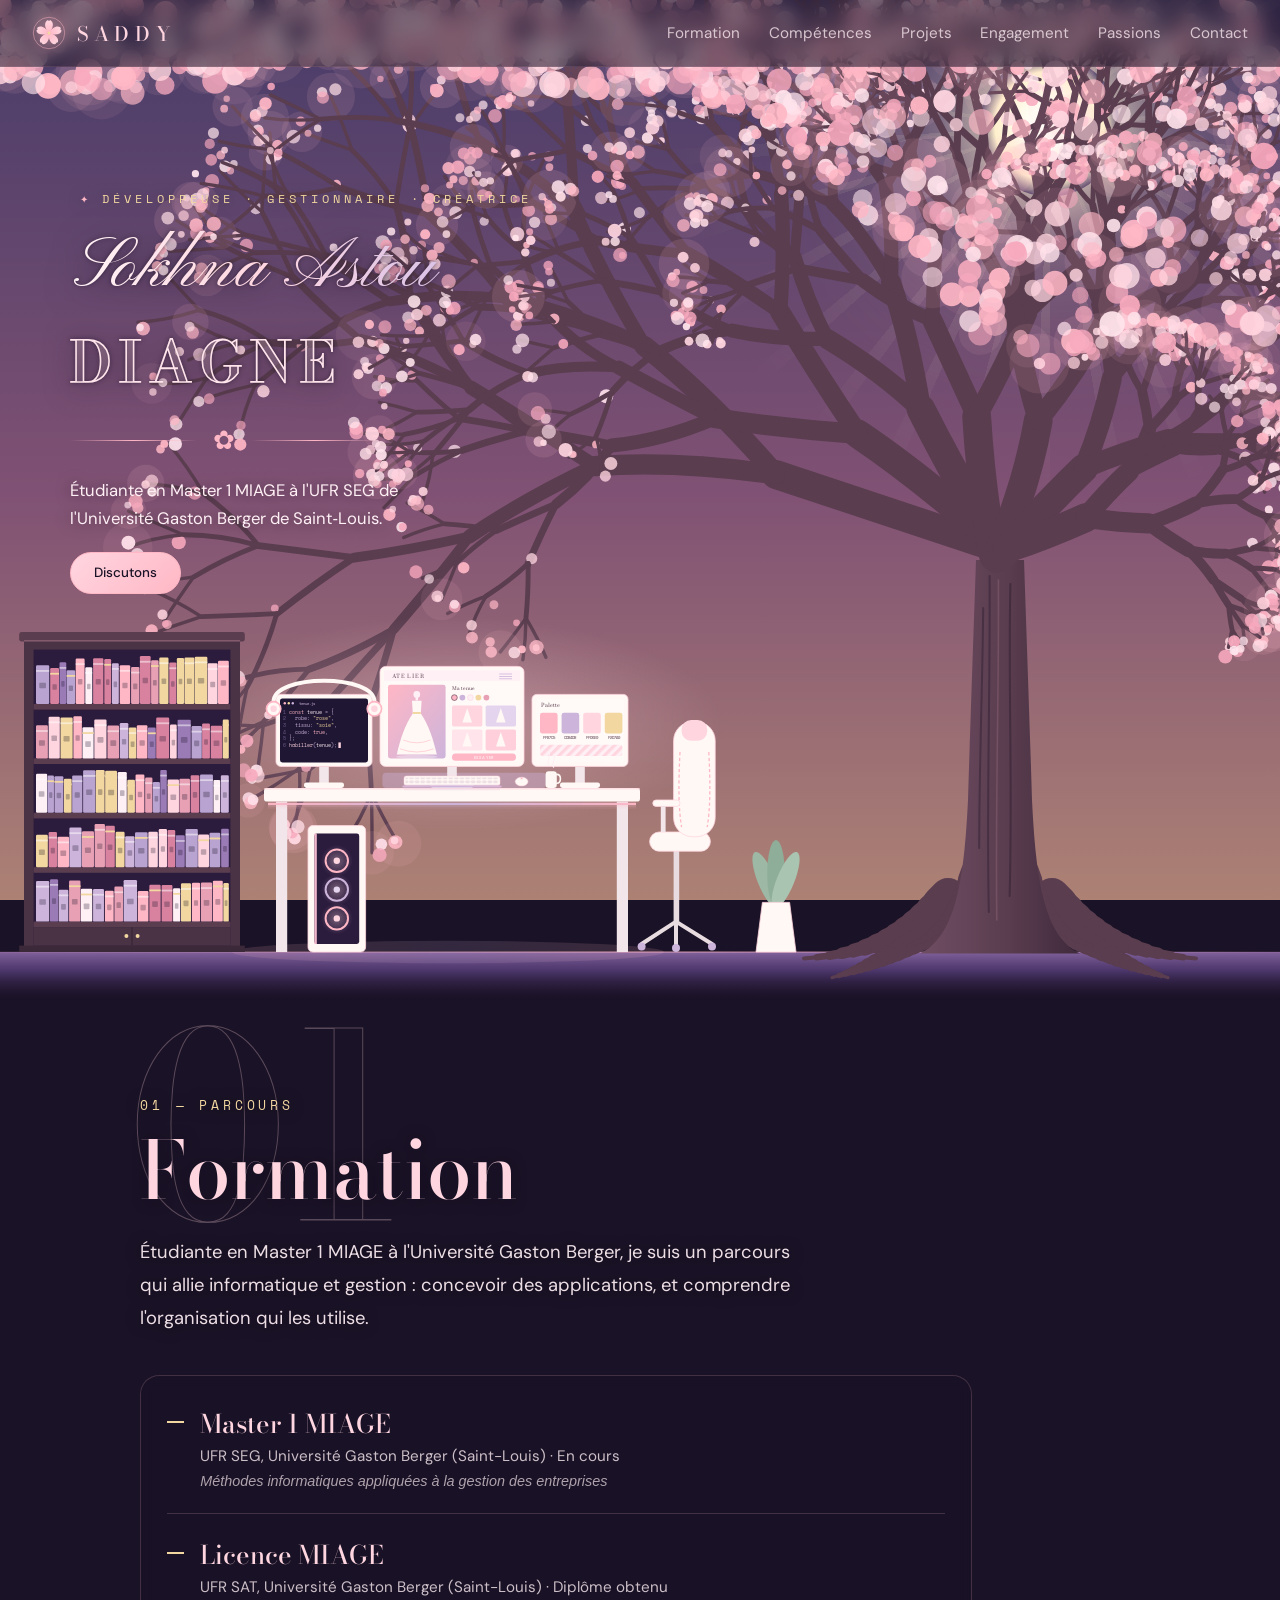
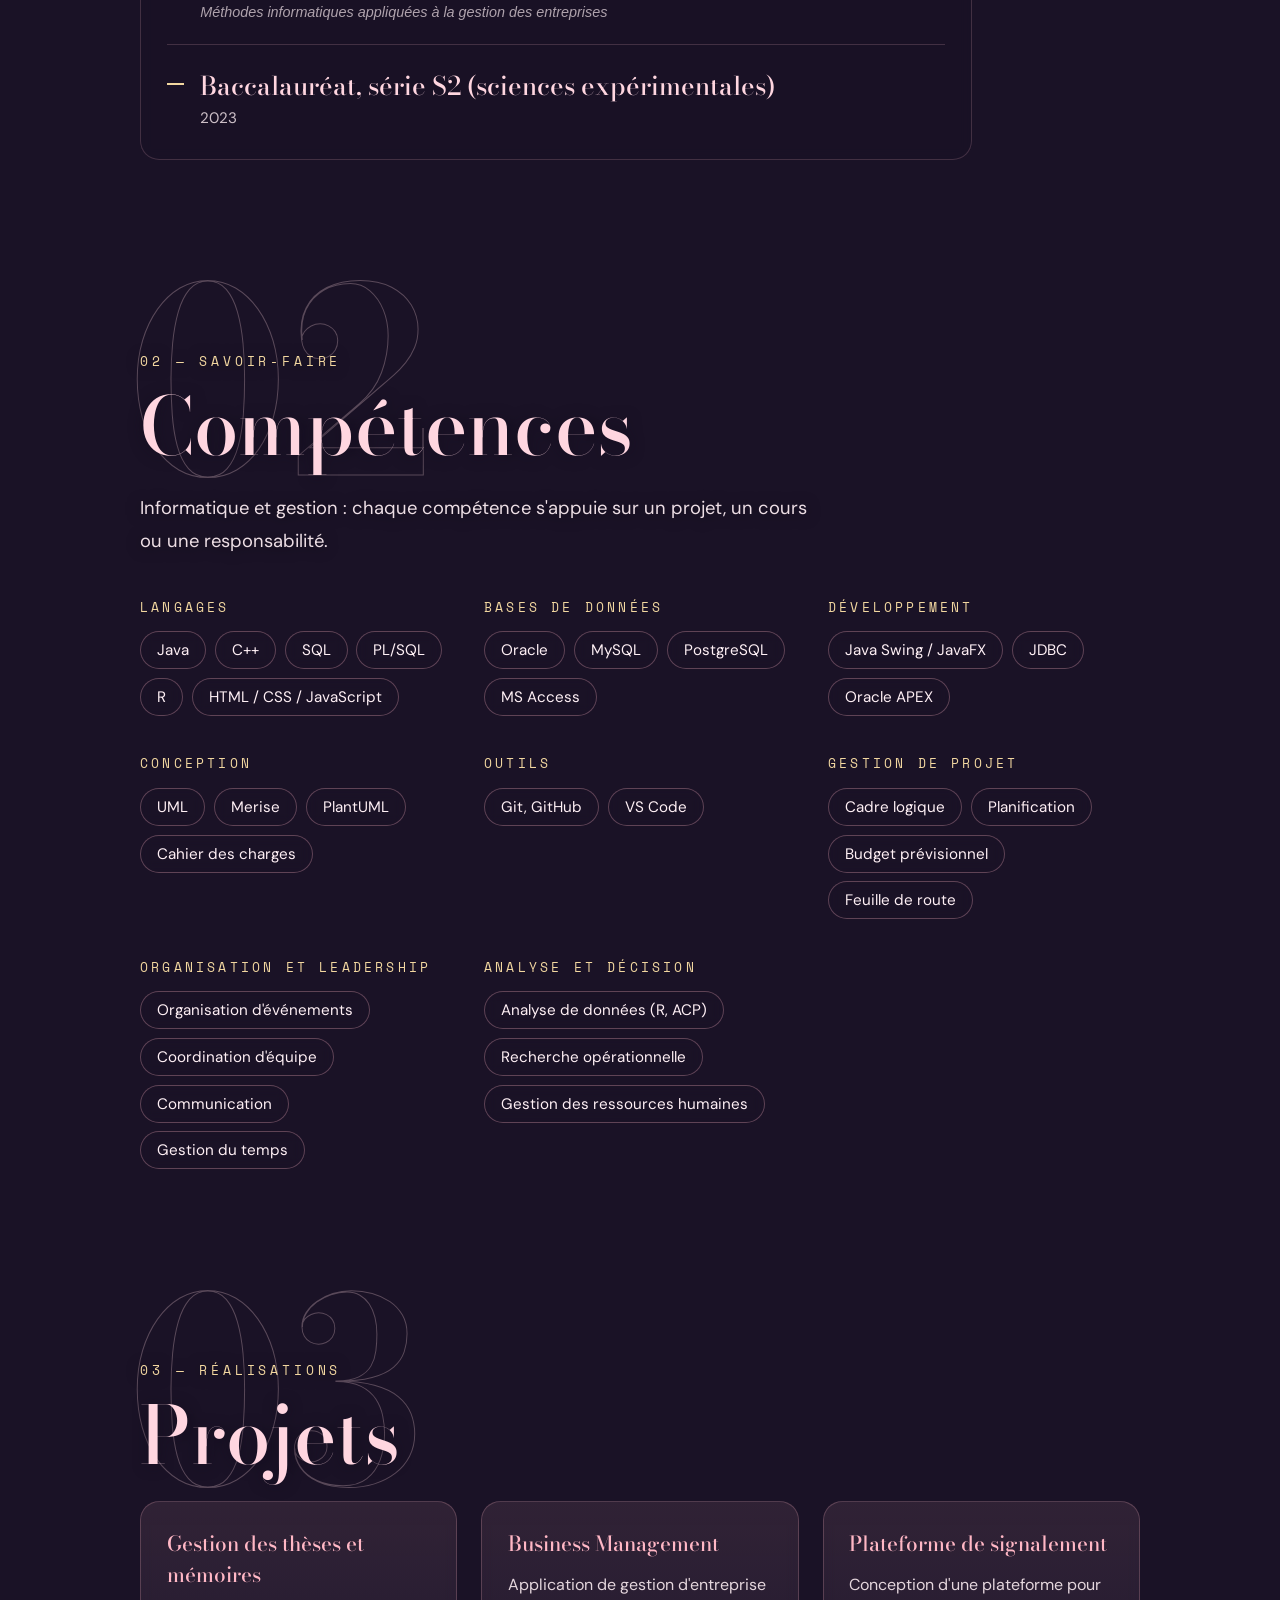
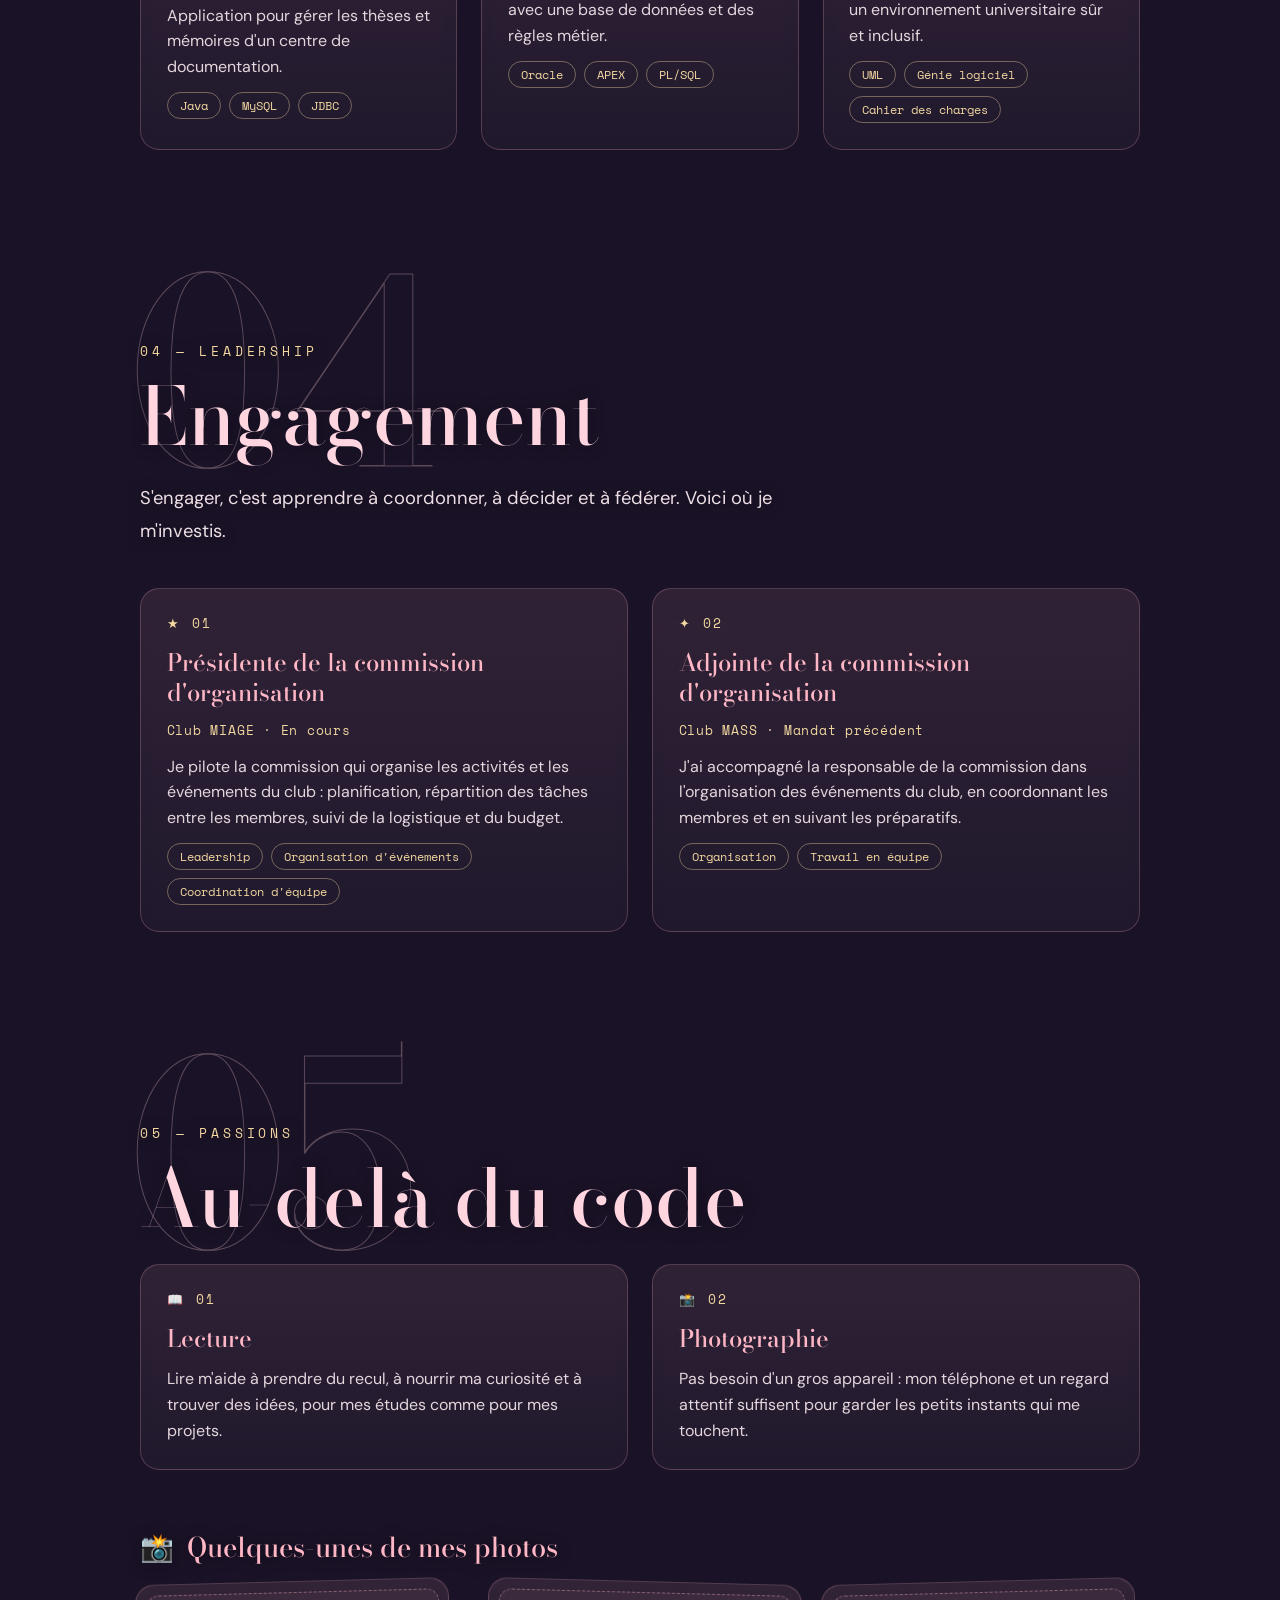
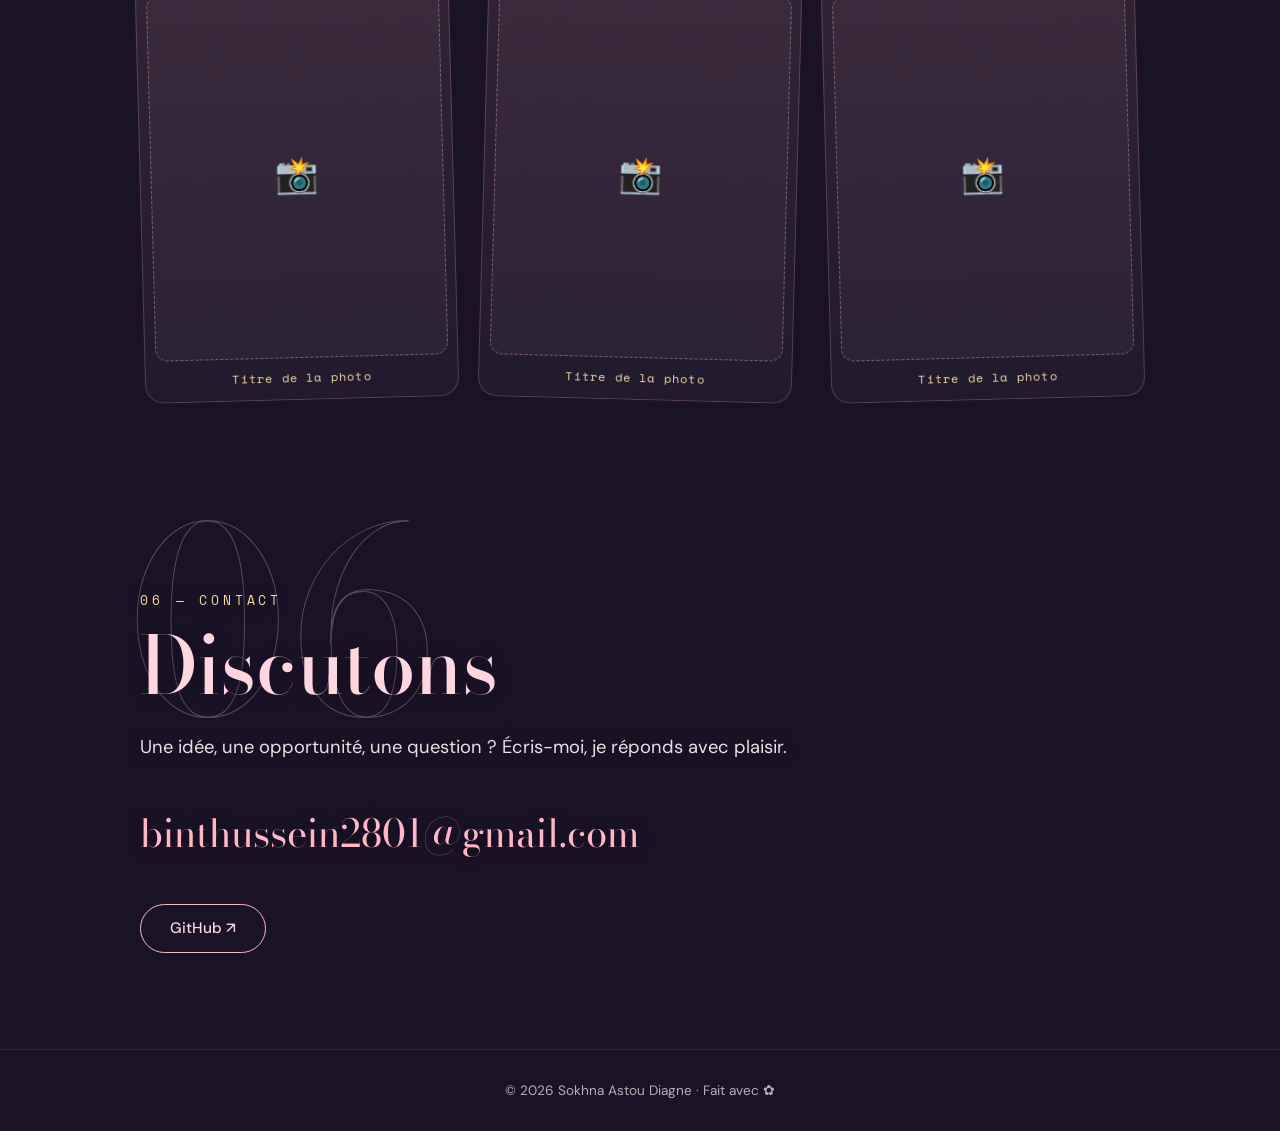
==== commit 5e2e14fd: "Liens configurables, icône et description du site" ====
--- a/index.html
+++ b/index.html
@@ -4,6 +4,15 @@
     <meta charset="UTF-8" />
     <meta name="viewport" content="width=device-width, initial-scale=1.0" />
     <title>Sokhna Astou Diagne · Portfolio</title>
+        <meta name="description" content="Portfolio de Sokhna Astou Diagne : étudiante en Master 1 MIAGE, développeuse et gestionnaire." />
+    <meta name="theme-color" content="#1a1226" />
+    <meta property="og:type" content="website" />
+    <meta property="og:title" content="Sokhna Astou Diagne · Portfolio" />
+    <meta property="og:description" content="Étudiante en Master 1 MIAGE, développeuse et gestionnaire. Découvrez mon parcours et mes projets." />
+    <link
+      rel="icon"
+      href="data:image/svg+xml,%3Csvg xmlns='http://www.w3.org/2000/svg' viewBox='0 0 40 40'%3E%3Crect width='40' height='40' rx='10' fill='%231a1226'/%3E%3Cg fill='%23ffb7c5'%3E%3Cellipse cx='20' cy='12' rx='5' ry='8'/%3E%3Cellipse cx='20' cy='12' rx='5' ry='8' transform='rotate(72 20 20)'/%3E%3Cellipse cx='20' cy='12' rx='5' ry='8' transform='rotate(144 20 20)'/%3E%3Cellipse cx='20' cy='12' rx='5' ry='8' transform='rotate(216 20 20)'/%3E%3Cellipse cx='20' cy='12' rx='5' ry='8' transform='rotate(288 20 20)'/%3E%3C/g%3E%3Ccircle cx='20' cy='20' r='2.6' fill='%23f2d7a0'/%3E%3C/svg%3E"
+    />
 
     <link rel="preconnect" href="https://fonts.googleapis.com" />
     <link rel="preconnect" href="https://fonts.gstatic.com" crossorigin />
@@ -146,10 +155,9 @@
             Étudiante en Master 1 MIAGE à l'UFR SEG de l'Université Gaston Berger de Saint&#8209;Louis.
           </p>
 
-          <div class="boutons">
+                  <div class="boutons">
             <a href="#contact" class="bouton">Discutons</a>
-            <!-- À REMPLACER : le lien vers ton CV en PDF -->
-            <a href="#" class="bouton bouton-contour">Télécharger mon CV</a>
+            <a href="#" class="bouton bouton-contour" id="lien-cv" download hidden>Télécharger mon CV</a>
           </div>
         </div>
 
@@ -501,27 +509,11 @@
             plaisir.
           </p>
 
-          <!-- À REMPLACER : ton vrai email (deux fois) -->
-          <a href="binthussein2801@gmail.com" class="email">
-            binthussein2801@gmail.com
-          </a>
+                  <a href="#" class="email" id="lien-email" hidden></a>
 
           <div class="boutons">
-            <a
-              href="https://github.com/Sokhna-Astou"
-              class="bouton bouton-contour"
-              target="_blank"
-              rel="noopener"
-              >GitHub ↗</a
-            >
-            <!-- À REMPLACER : ton lien LinkedIn quand ton compte sera créé -->
-            <a
-              href="#"
-              class="bouton bouton-contour"
-              target="_blank"
-              rel="noopener"
-              >LinkedIn ↗</a
-            >
+            <a href="#" class="bouton bouton-contour" id="lien-github" target="_blank" rel="noopener" hidden>GitHub ↗</a>
+            <a href="#" class="bouton bouton-contour" id="lien-linkedin" target="_blank" rel="noopener" hidden>LinkedIn ↗</a>
           </div>
         </div>
       </section>
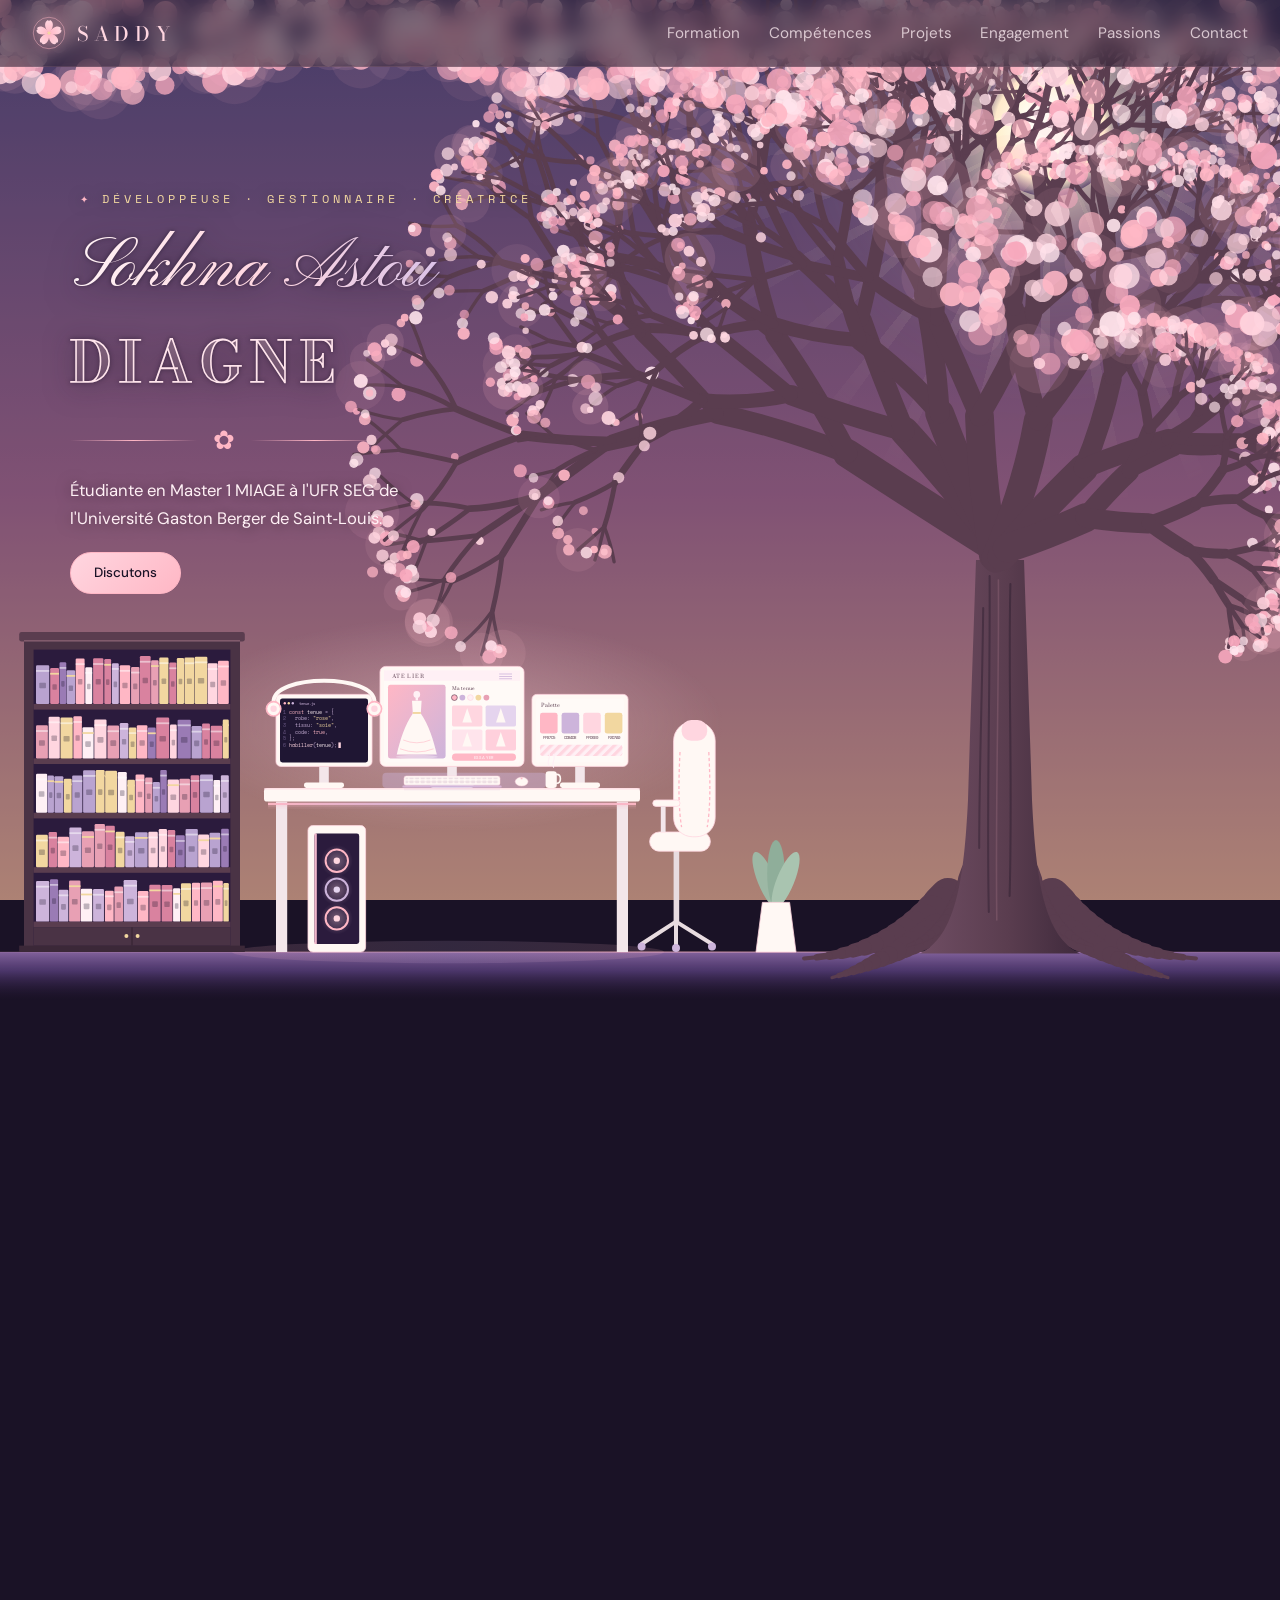
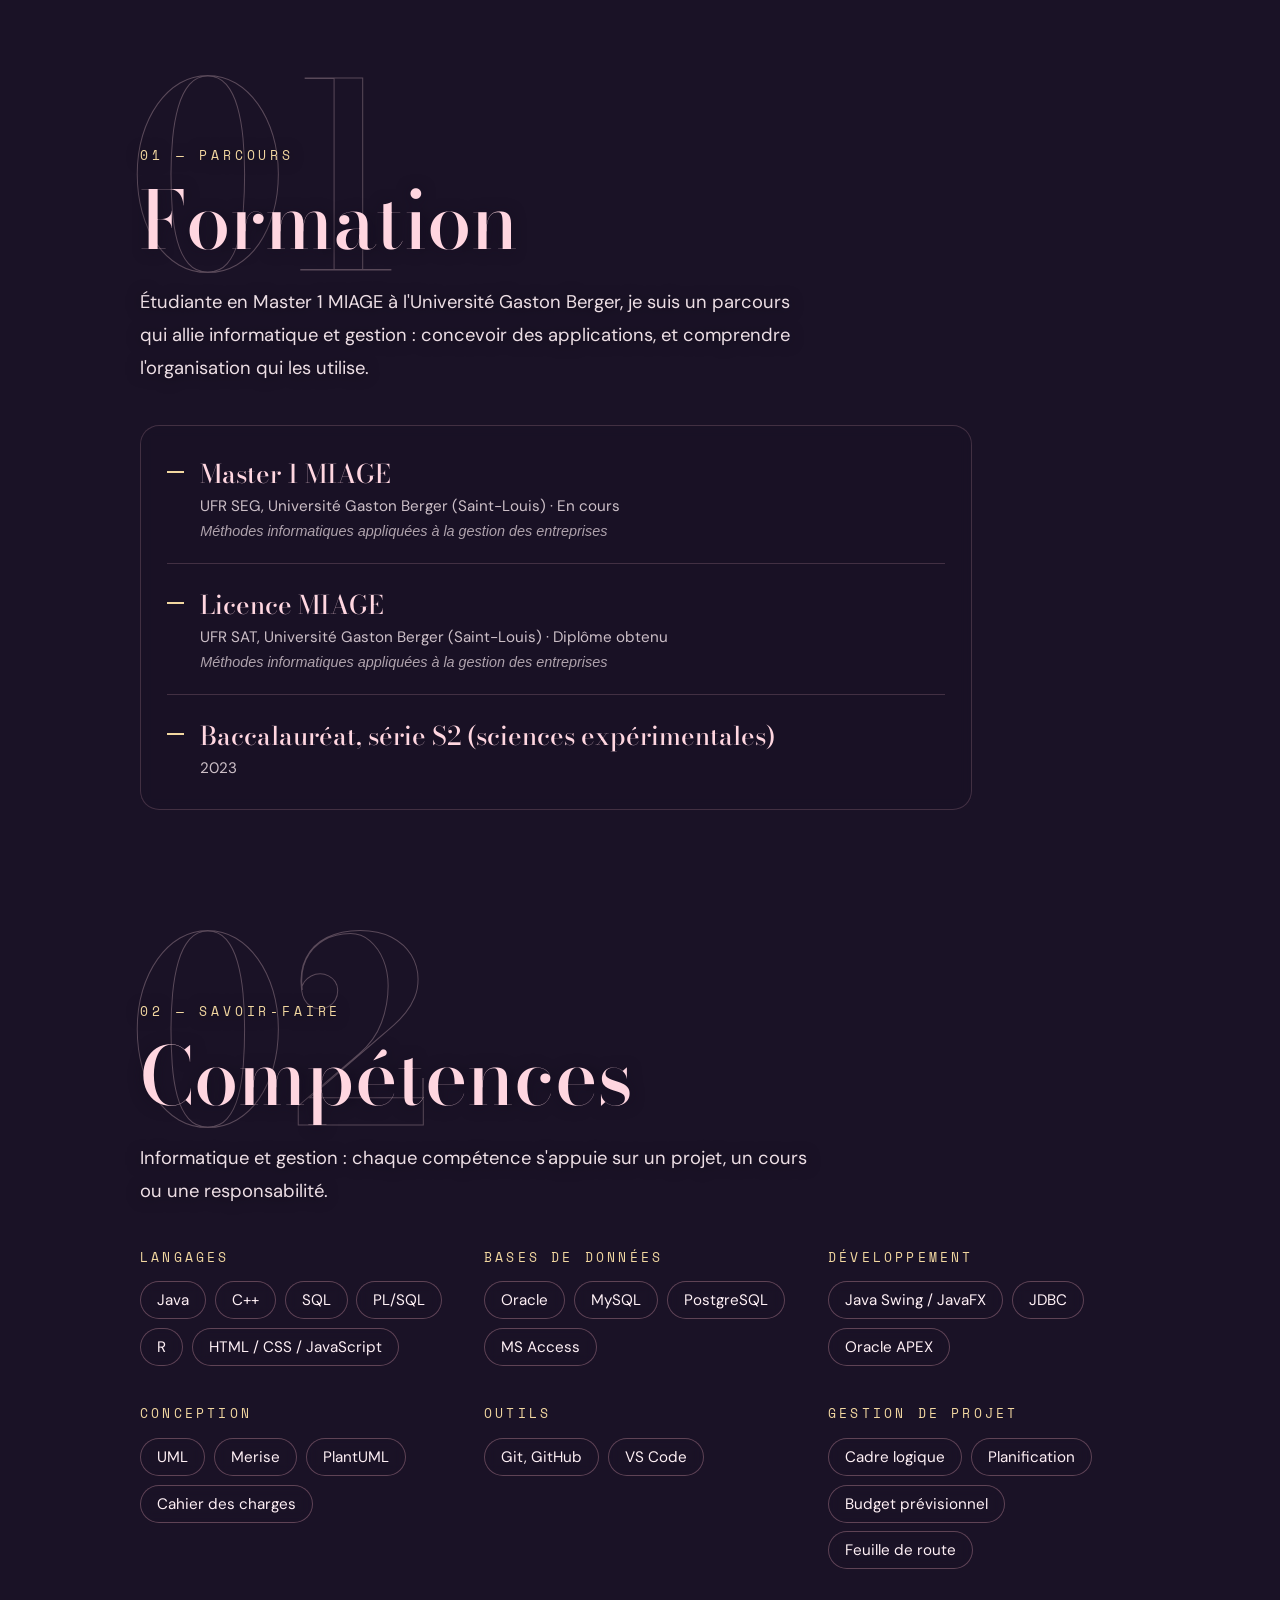
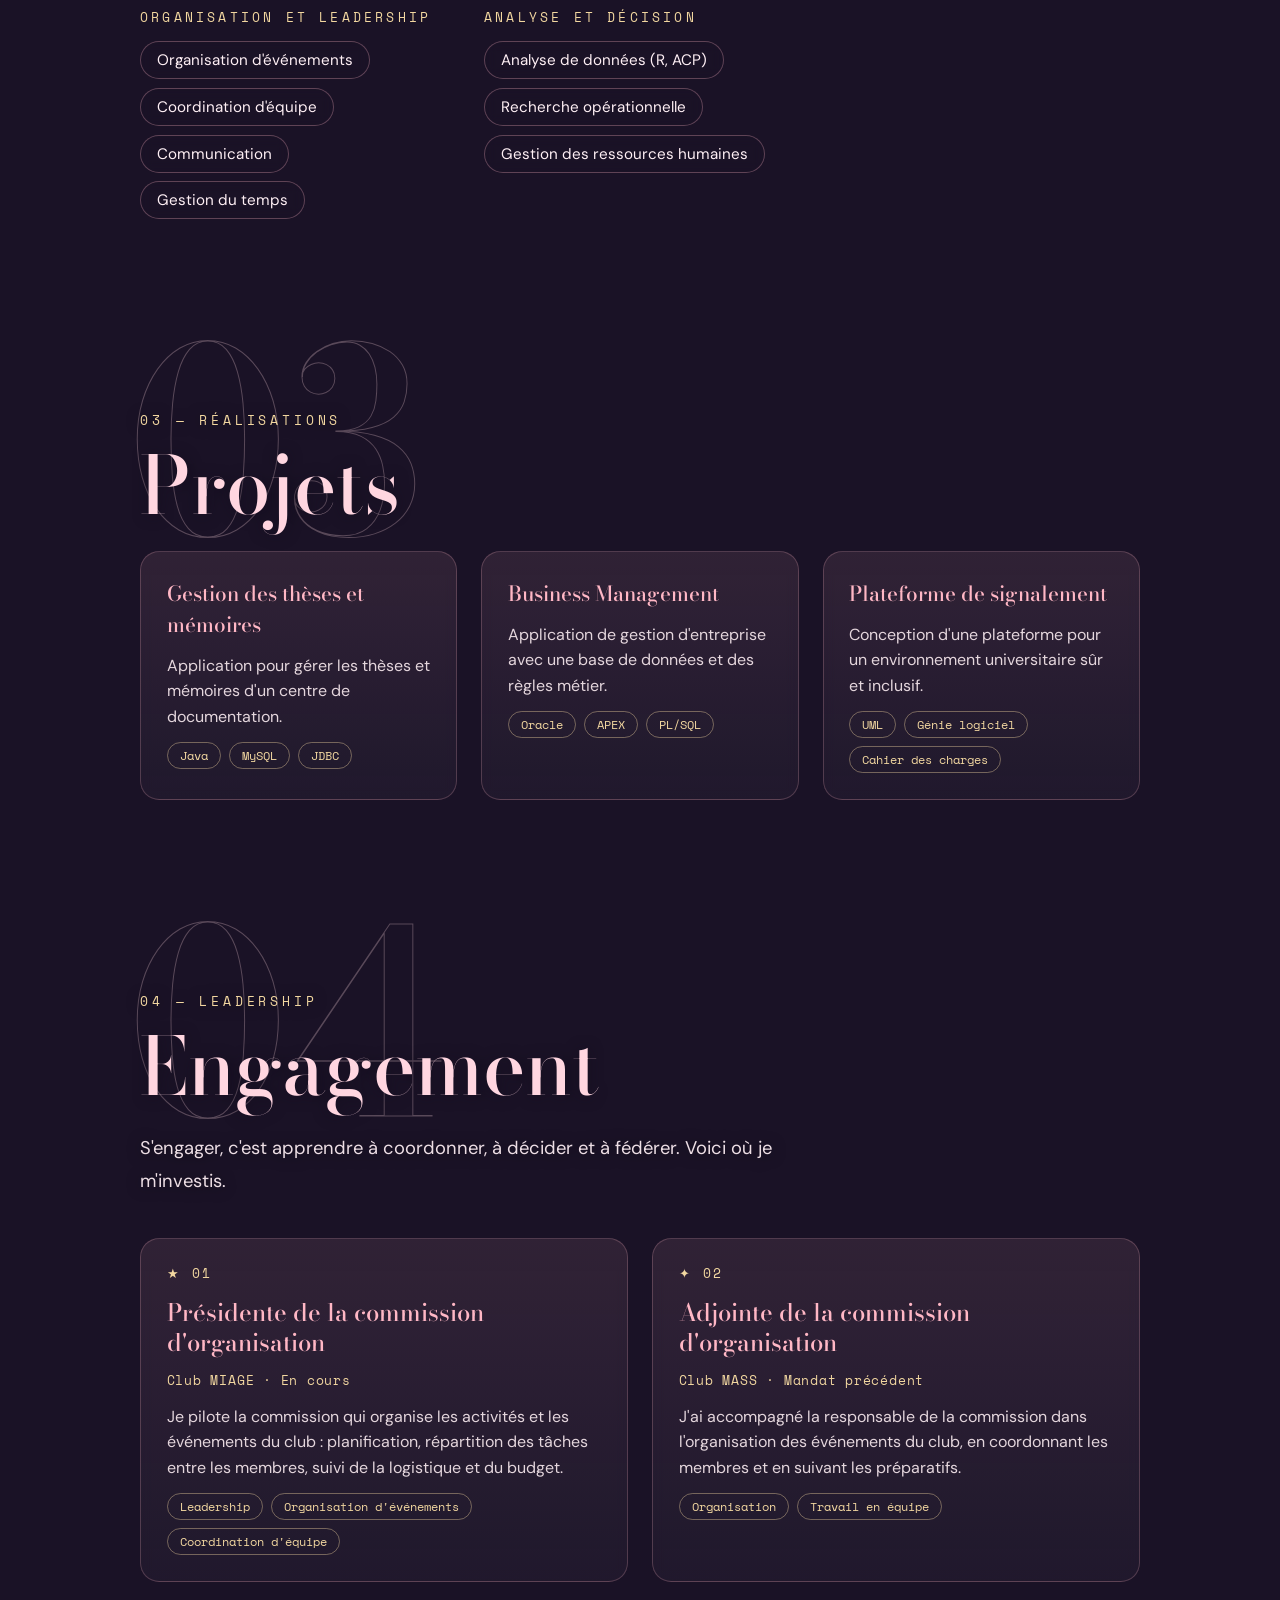
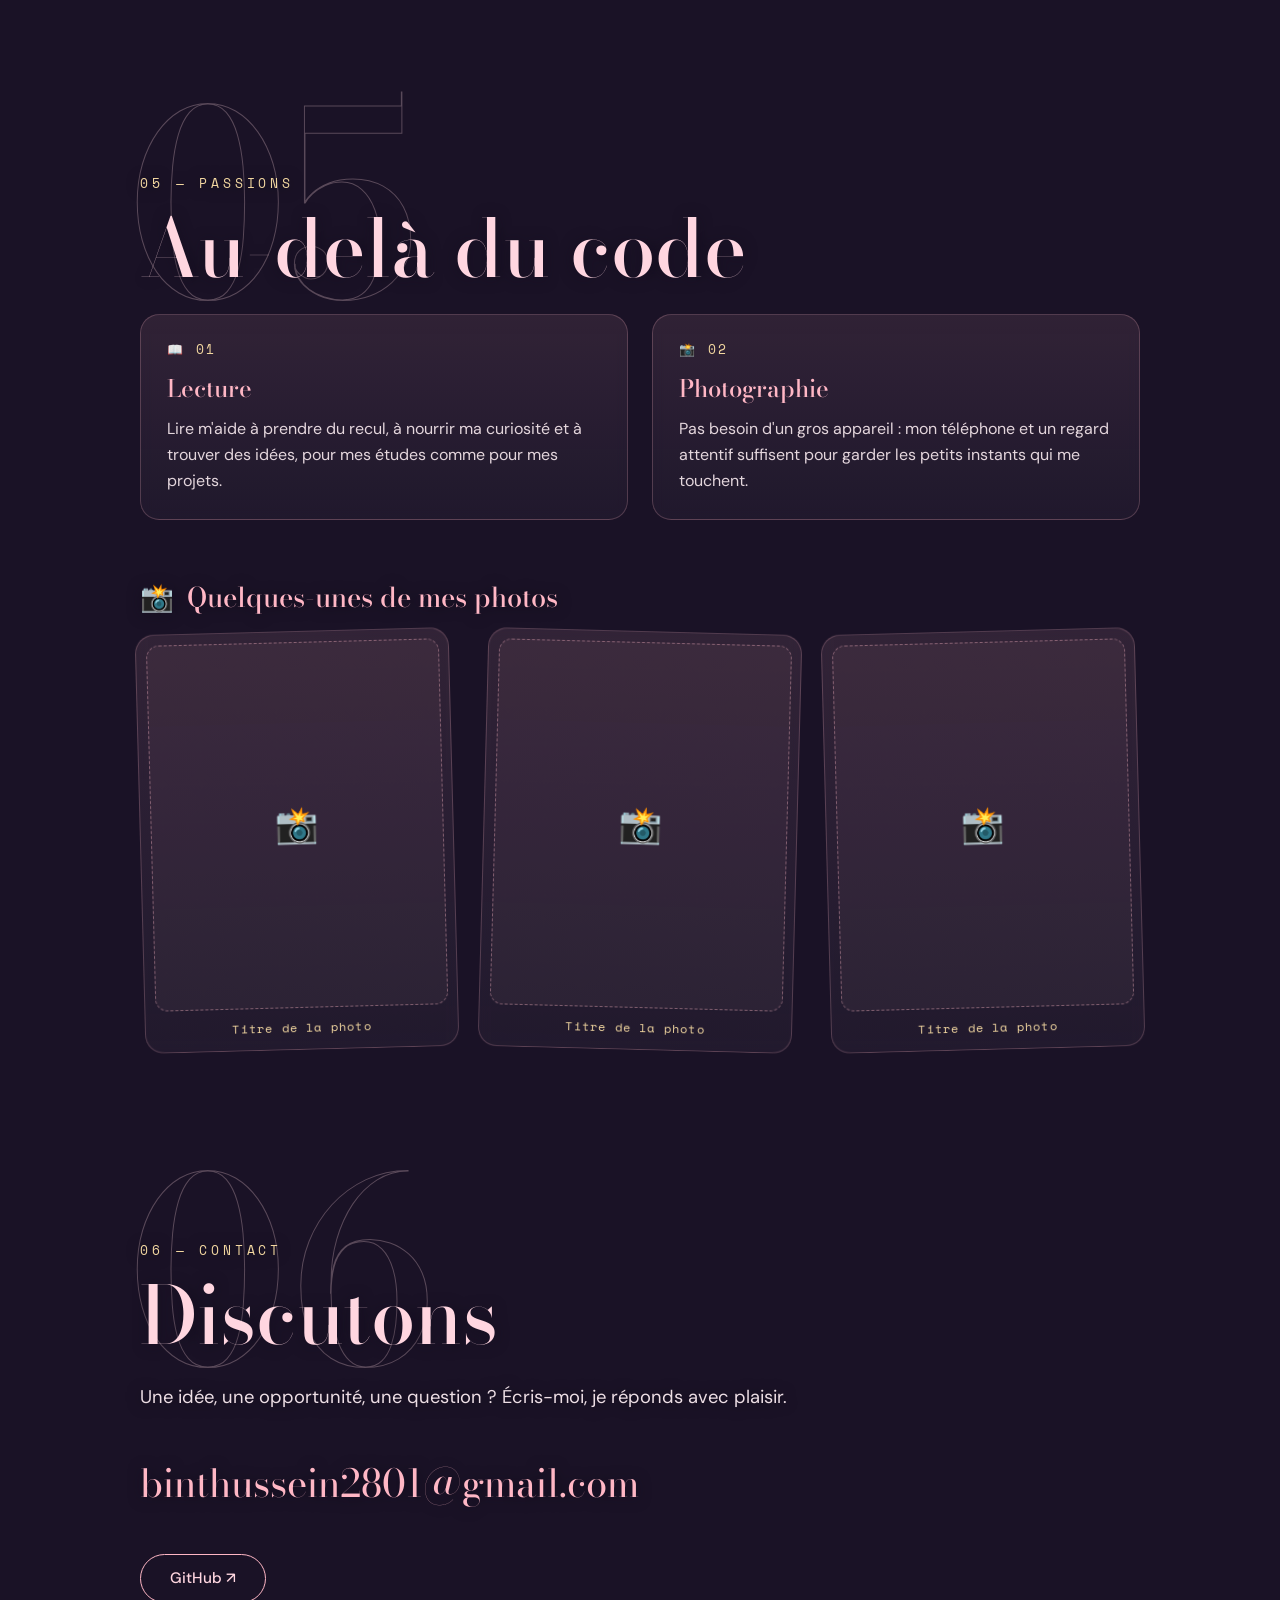
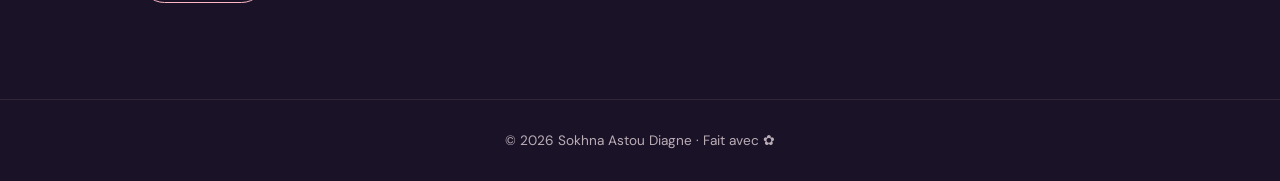
==== commit 003c2d44: "Voyage, étape 1 : zoom vers l'écran, ciel synchronisé, branches dégagées" ====
--- a/index.html
+++ b/index.html
@@ -135,6 +135,9 @@
     </header>
 
     <main>
+            <!-- LE VOYAGE : l'accueil reste collé à l'écran pendant le zoom -->
+      <div class="voyage" id="voyage">
+        <div class="voyage-scene" id="voyage-scene">
       <!-- ACCUEIL -->
       <section class="hero" id="accueil">
         <div class="hero-texte">
@@ -414,6 +417,8 @@
           </svg>
         </div>
       </section>
+              </div>
+      </div>
       <!-- FORMATION -->
       <section class="section" id="formation">
         <div class="conteneur">
--- a/style.css
+++ b/style.css
@@ -1393,4 +1393,19 @@
   .menu nav a {
     font-size: 0.85rem;
   }
+}
+/* ---------- LE VOYAGE : ZOOM VERS L'ÉCRAN ---------- */
+.voyage {
+  position: relative; /* sa hauteur est réglée par script.js */
+}
+
+/* Le décor reste collé à l'écran pendant le zoom ("top" est réglé par script.js) */
+.voyage-scene {
+  position: sticky;
+  top: 0;
+}
+
+/* Les pétales de l'arbre disparaissent dès que le zoom commence */
+.scene.zoom-actif .petale-arbre {
+  visibility: hidden;
 }
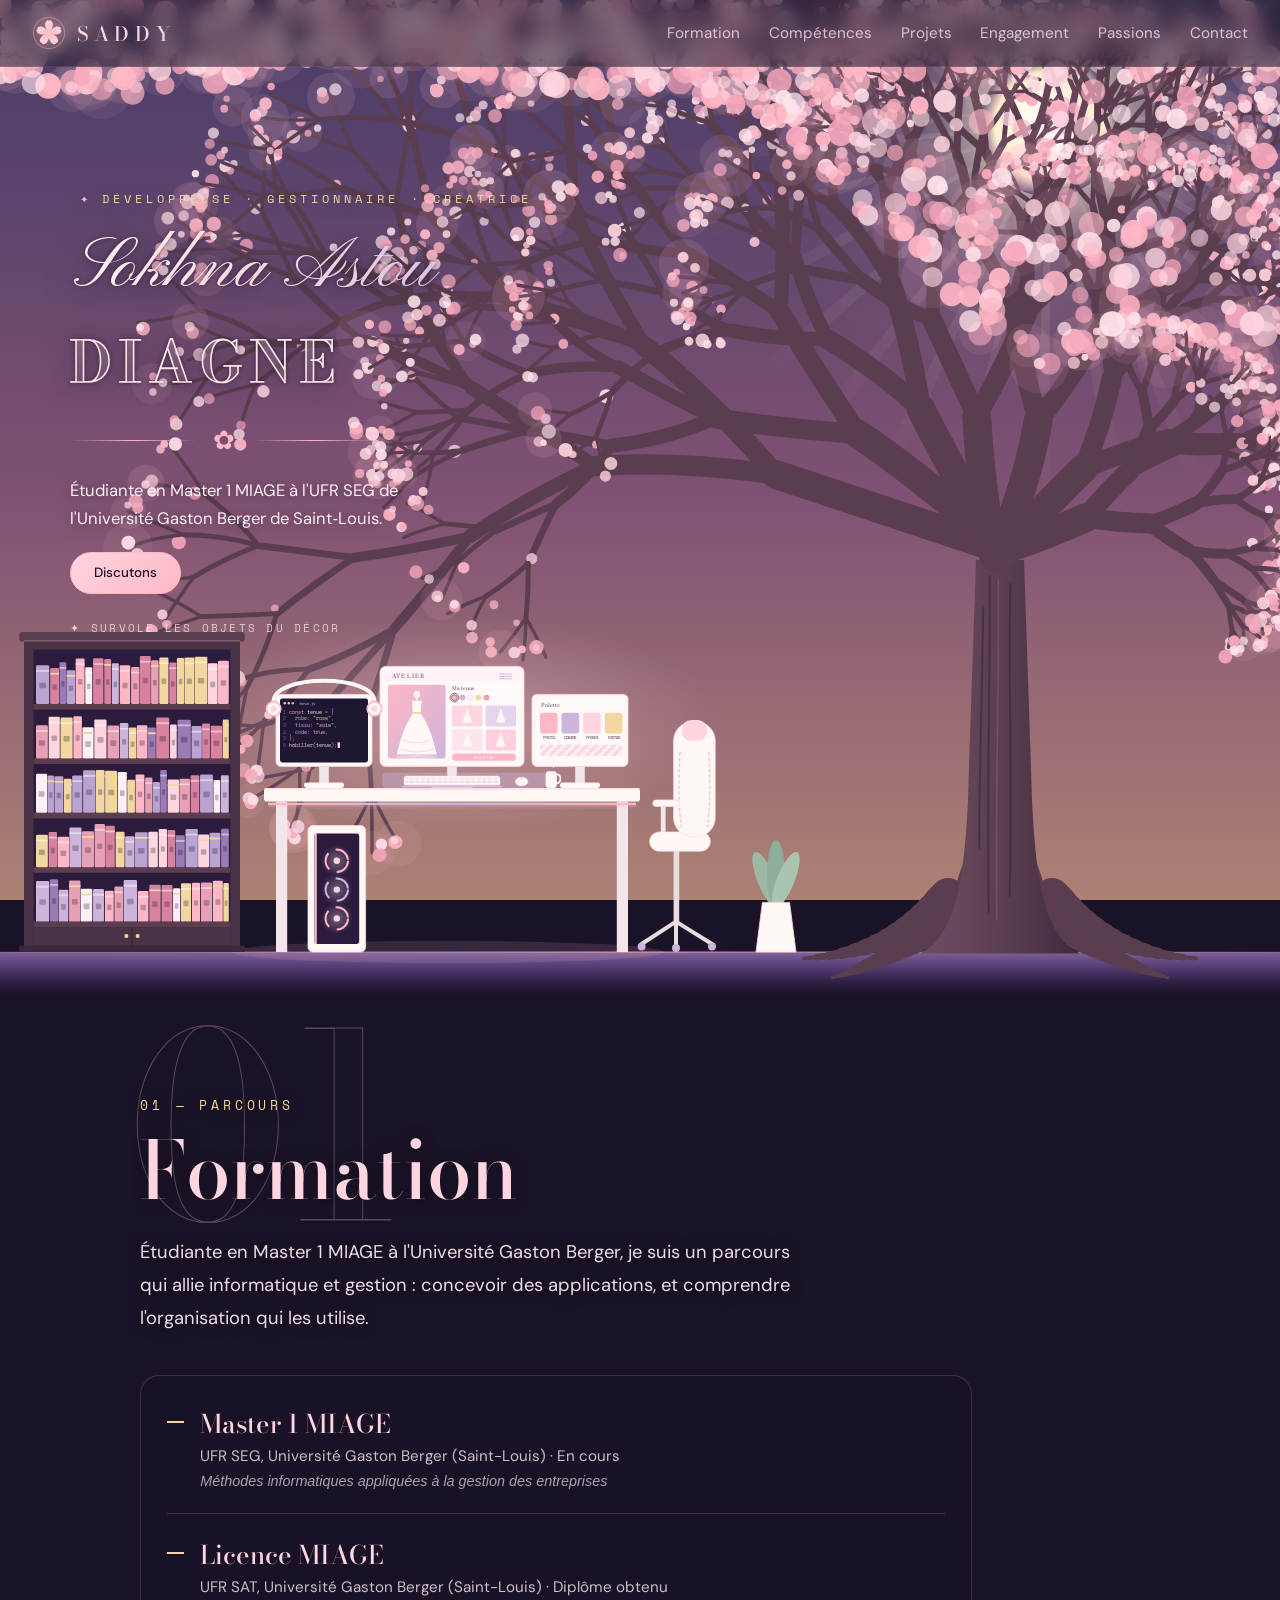
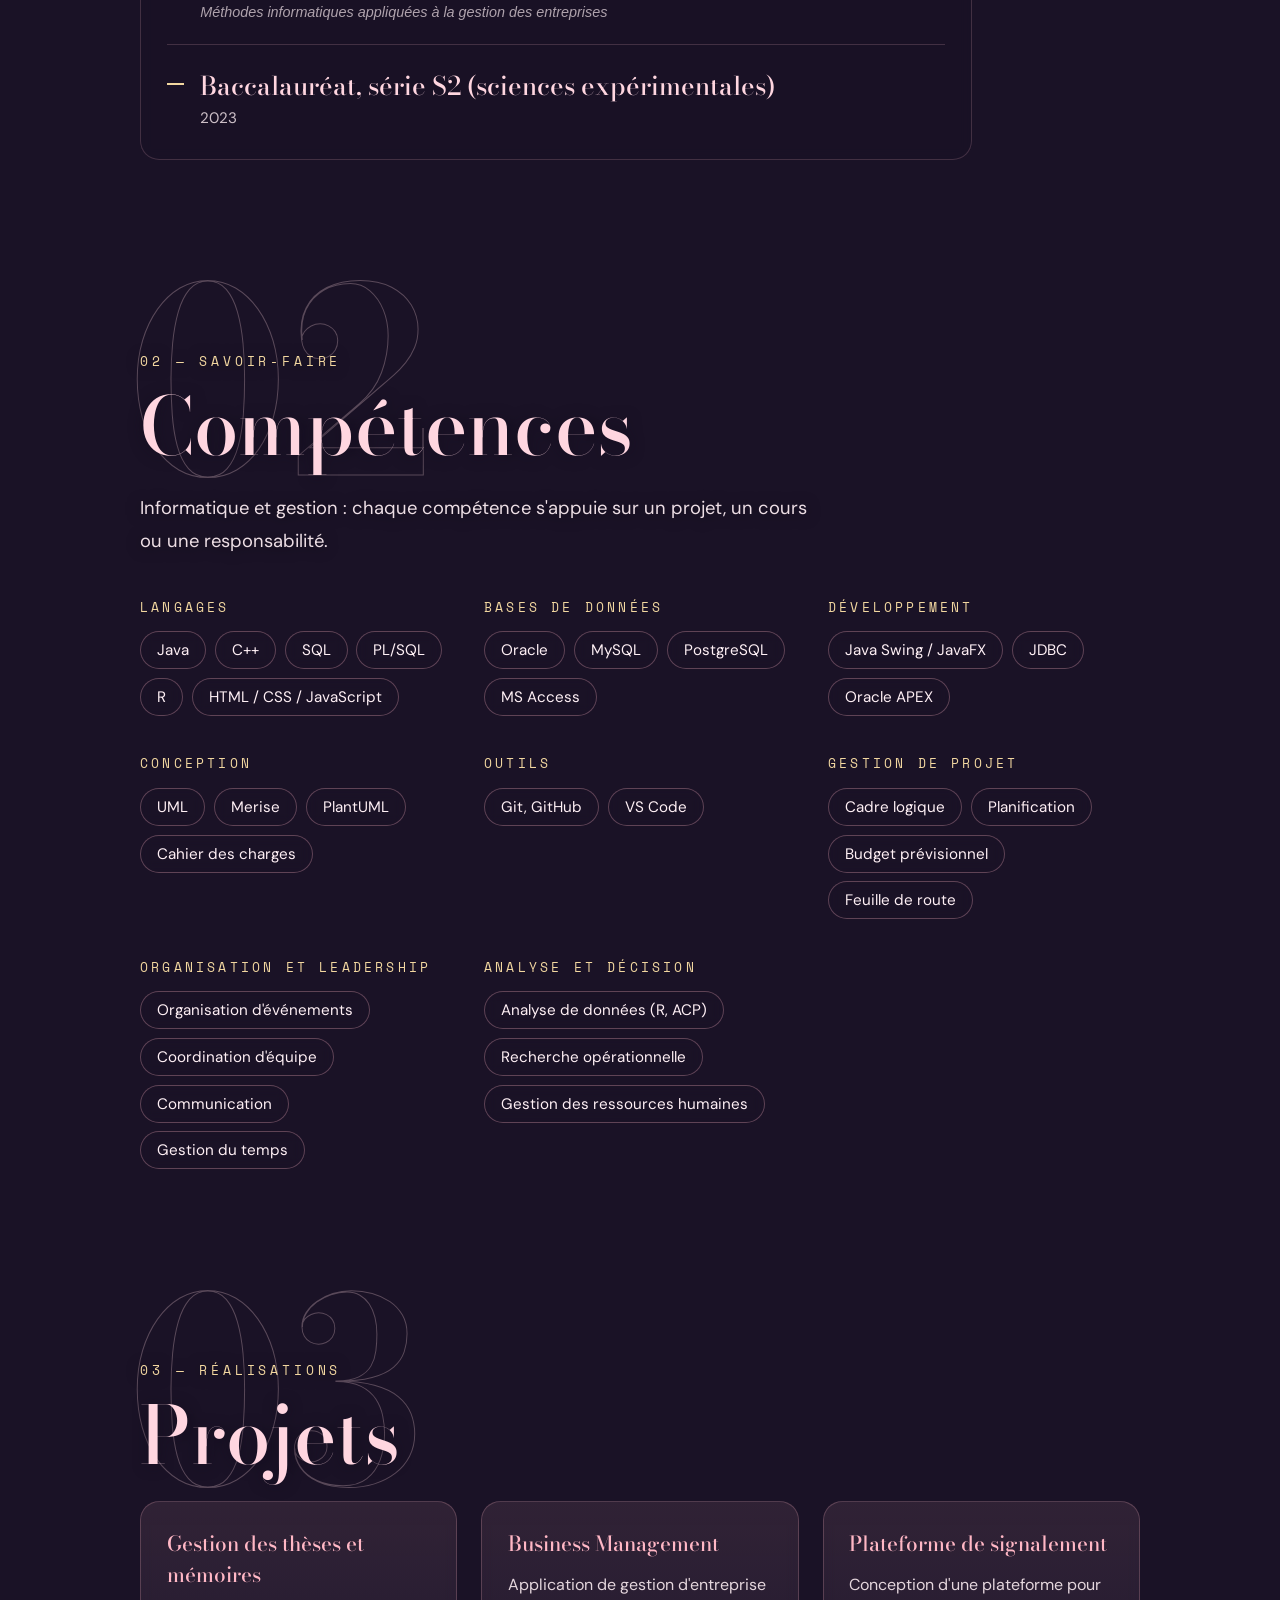
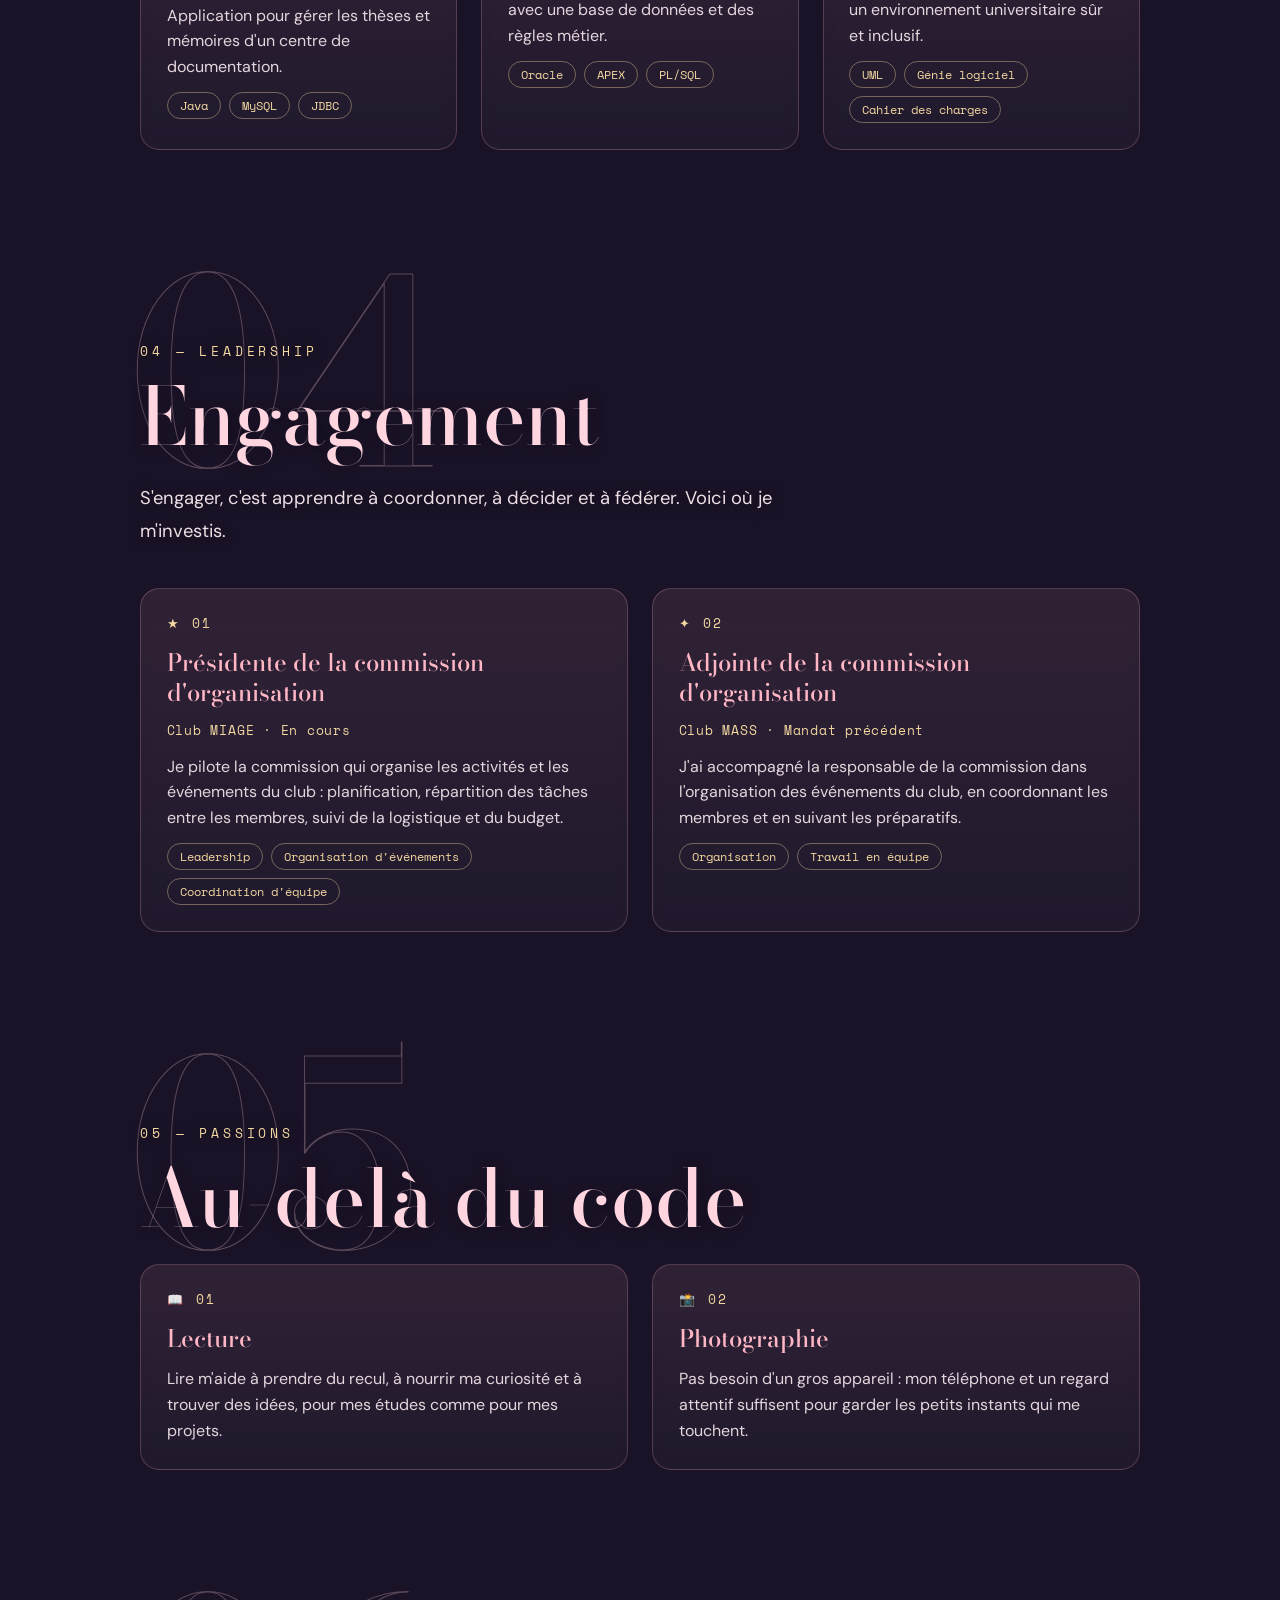
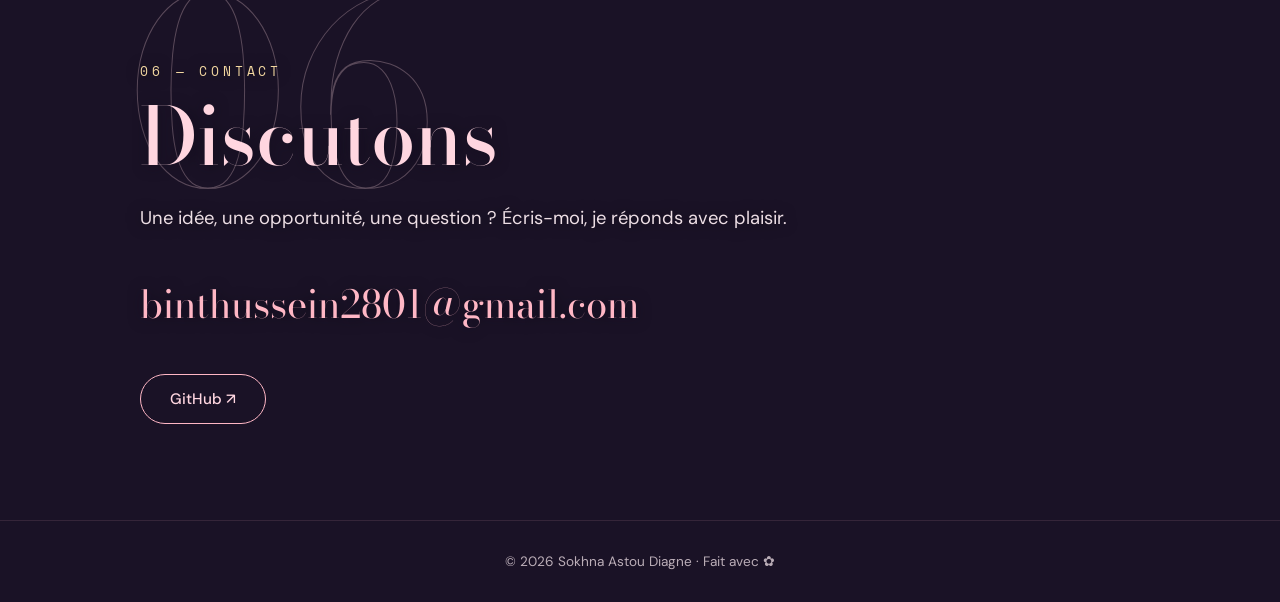
==== commit b918f90f: "Retour au défilement d'origine, retrait des photos et du mannequin, décor vivant" ====
--- a/index.html
+++ b/index.html
@@ -135,9 +135,6 @@
     </header>
 
     <main>
-            <!-- LE VOYAGE : l'accueil reste collé à l'écran pendant le zoom -->
-      <div class="voyage" id="voyage">
-        <div class="voyage-scene" id="voyage-scene">
       <!-- ACCUEIL -->
       <section class="hero" id="accueil">
         <div class="hero-texte">
@@ -417,8 +414,6 @@
           </svg>
         </div>
       </section>
-              </div>
-      </div>
       <!-- FORMATION -->
       <section class="section" id="formation">
         <div class="conteneur">
@@ -490,16 +485,6 @@
 
           <div class="grille-passions" id="liste-passions"></div>
 
-          <!-- Les photos (dans donnees.js) -->
-          <div class="bloc">
-            <h3 class="bloc-titre"><span>📸</span> Quelques-unes de mes photos</h3>
-
-            <div class="galerie" id="galerie"></div>
-
-            <div class="galerie-actions" hidden>
-              <button type="button" class="bouton bouton-contour" id="voir-plus"></button>
-            </div>
-          </div>
         </div>
       </section>
 
@@ -528,18 +513,9 @@
       <p>© 2026 Sokhna Astou Diagne · Fait avec ✿</p>
     </footer>
 
-    <!-- AGRANDISSEMENT DES PHOTOS -->
-    <div class="lightbox" id="lightbox" hidden>
-      <button type="button" class="lightbox-fermer" id="lightbox-fermer" aria-label="Fermer">✕</button>
-      <button type="button" class="lightbox-nav lightbox-prec" id="lightbox-prec" aria-label="Photo précédente">‹</button>
-      <figure class="lightbox-fig">
-        <img id="lightbox-image" alt="" />
-        <figcaption id="lightbox-legende"></figcaption>
-      </figure>
-      <button type="button" class="lightbox-nav lightbox-suiv" id="lightbox-suiv" aria-label="Photo suivante">›</button>
-    </div>
-
     <script src="donnees.js"></script>
     <script src="script.js"></script>
+        <link rel="stylesheet" href="vie.css" />
+            <script src="vie.js"></script>
   </body>
 </html>
--- a/style.css
+++ b/style.css
@@ -1393,19 +1393,4 @@
   .menu nav a {
     font-size: 0.85rem;
   }
-}
-/* ---------- LE VOYAGE : ZOOM VERS L'ÉCRAN ---------- */
-.voyage {
-  position: relative; /* sa hauteur est réglée par script.js */
-}
-
-/* Le décor reste collé à l'écran pendant le zoom ("top" est réglé par script.js) */
-.voyage-scene {
-  position: sticky;
-  top: 0;
-}
-
-/* Les pétales de l'arbre disparaissent dès que le zoom commence */
-.scene.zoom-actif .petale-arbre {
-  visibility: hidden;
 }
--- a/vie.css
+++ b/vie.css
@@ -0,0 +1,258 @@
+/* =====================================================
+   DÉCOR VIVANT ET OBJETS CLIQUABLES
+   ===================================================== */
+
+/* Les textes de l'accueil laissent passer la souris vers les objets du décor (sauf les boutons) */
+.hero-texte {
+  pointer-events: none;
+}
+
+.hero-texte a,
+.hero-texte button {
+  pointer-events: auto;
+}
+
+.astuce {
+  margin-top: 0.4rem;
+  font-family: "Space Mono", monospace;
+  font-size: 0.7rem;
+  letter-spacing: 0.2em;
+  text-transform: uppercase;
+  color: rgba(255, 240, 245, 0.75);
+}
+
+/* ---------- OBJETS CLIQUABLES ---------- */
+.objet-cliquable {
+  pointer-events: auto;
+  cursor: pointer;
+  outline: none;
+  transition: filter 0.3s ease;
+}
+
+.objet-cliquable:hover,
+.objet-cliquable:focus-visible {
+  filter: drop-shadow(0 0 8px rgba(255, 214, 224, 0.95)) brightness(1.1);
+}
+
+/* Zone invisible sur le tronc : elle capte la souris même si elle est transparente */
+#vie-arbre-zone {
+  pointer-events: all;
+}
+
+/* Le halo qui s'allume derrière le tronc quand on survole l'arbre */
+#vie-arbre-halo {
+  opacity: 0;
+  transition: opacity 0.4s ease;
+  pointer-events: none;
+}
+
+/* L'étiquette qui suit la souris */
+.info-objet {
+  position: fixed;
+  top: 0;
+  left: 0;
+  z-index: 60;
+  padding: 0.55rem 0.9rem;
+  border-radius: 0.8rem;
+  background: rgba(26, 18, 38, 0.88);
+  backdrop-filter: blur(6px);
+  border: 1px solid rgba(255, 183, 197, 0.45);
+  color: var(--texte);
+  line-height: 1.4;
+  white-space: nowrap;
+  pointer-events: none;
+  opacity: 0;
+  transition: opacity 0.2s ease;
+}
+
+.info-objet.visible {
+  opacity: 1;
+}
+
+.info-objet strong {
+  display: block;
+  font-family: "Bodoni Moda", serif;
+  font-weight: 500;
+  font-size: 1rem;
+  color: var(--rose-doux);
+}
+
+.info-objet span {
+  font-family: "Space Mono", monospace;
+  font-size: 0.7rem;
+  color: var(--or);
+}
+
+/* ---------- LE DÉCOR S'ANIME ---------- */
+
+/* La LED du bureau et celle du clavier respirent */
+#bureau line[stroke-width="12"],
+#bureau line[stroke-width="7"],
+#accessoires line[stroke-width="8"] {
+  animation: led-respire 3.4s ease-in-out infinite alternate;
+}
+
+#accessoires rect[fill="url(#sc-led)"] {
+  animation: led-clavier 2.6s ease-in-out infinite alternate;
+}
+
+@keyframes led-respire {
+  from {
+    opacity: 0.05;
+  }
+  to {
+    opacity: 0.3;
+  }
+}
+
+@keyframes led-clavier {
+  from {
+    opacity: 0.55;
+  }
+  to {
+    opacity: 1;
+  }
+}
+
+/* Les ventilateurs de la tour tournent */
+#tour circle[r="14"] {
+  stroke-dasharray: 22 10;
+  transform-box: fill-box;
+  transform-origin: center;
+  animation: ventilo 2.2s linear infinite;
+}
+
+@keyframes ventilo {
+  to {
+    transform: rotate(360deg);
+  }
+}
+
+/* La plante se balance, accrochée à son pot */
+#plante {
+  transform-box: fill-box;
+  transform-origin: 50% 100%;
+  animation: plante-balance 5.5s ease-in-out infinite alternate;
+}
+
+@keyframes plante-balance {
+  from {
+    transform: rotate(-1.6deg);
+  }
+  to {
+    transform: rotate(1.8deg);
+  }
+}
+
+/* La robe du mannequin, sur l'écran du milieu, prend les couleurs de la palette */
+#ecran-mode path[d^="M515 876"] {
+  animation: robe-couleur 10s ease-in-out infinite;
+}
+
+@keyframes robe-couleur {
+  0%, 18% { fill: #ffb7c5; }
+  20%, 38% { fill: #cdb4db; }
+  40%, 58% { fill: #fff0f5; }
+  60%, 78% { fill: #f2d7a0; }
+  80%, 98% { fill: #e8a0b4; }
+  100% { fill: #ffb7c5; }
+}
+
+/* L'anneau qui désigne la couleur choisie */
+.anneau-couleur {
+  animation: anneau-couleur 10s ease-in-out infinite;
+}
+
+@keyframes anneau-couleur {
+  0%, 18% { transform: translateX(0); }
+  20%, 38% { transform: translateX(10px); }
+  40%, 58% { transform: translateX(20px); }
+  60%, 78% { transform: translateX(30px); }
+  80%, 98% { transform: translateX(40px); }
+  100% { transform: translateX(0); }
+}
+
+/* Les lucioles */
+.luciole {
+  position: absolute;
+  width: 5px;
+  height: 5px;
+  border-radius: 50%;
+  background: #f9e7b0;
+  box-shadow: 0 0 8px 3px rgba(242, 215, 160, 0.7);
+  opacity: 0;
+  pointer-events: none;
+  animation: luciole var(--duree, 9s) ease-in-out infinite;
+  animation-delay: var(--delai, 0s);
+}
+
+@keyframes luciole {
+  0% {
+    opacity: 0;
+    transform: translate(0, 0);
+  }
+  20% {
+    opacity: 0.9;
+  }
+  50% {
+    opacity: 0.35;
+    transform: translate(var(--dx), var(--dy));
+  }
+  80% {
+    opacity: 0.9;
+  }
+  100% {
+    opacity: 0;
+    transform: translate(calc(var(--dx) * -0.6), calc(var(--dy) * -1.2));
+  }
+}
+
+/* Les nuages, dans le ciel */
+.nuage {
+  position: absolute;
+  left: -45vw;
+  border-radius: 50%;
+  background: radial-gradient(ellipse at center, rgba(255, 230, 238, 0.3), transparent 68%);
+  filter: blur(8px);
+  animation: nuage var(--duree, 180s) linear infinite;
+  animation-delay: var(--delai, 0s);
+}
+
+@keyframes nuage {
+  from {
+    transform: translateX(0);
+  }
+  to {
+    transform: translateX(175vw);
+  }
+}
+
+/* Quand l'accueil n'est plus à l'écran, tout se met en pause (économie de batterie) */
+.scene.en-pause #tour circle[r="14"],
+.scene.en-pause #plante,
+.scene.en-pause .luciole,
+.scene.en-pause .anneau-couleur,
+.scene.en-pause #ecran-mode path[d^="M515 876"],
+.scene.en-pause #bureau line,
+.scene.en-pause #accessoires line,
+.scene.en-pause #accessoires rect {
+  animation-play-state: paused;
+}
+
+/* Pour celles et ceux qui préfèrent éviter les animations */
+@media (prefers-reduced-motion: reduce) {
+  #bureau line,
+  #accessoires line,
+  #accessoires rect,
+  #tour circle[r="14"],
+  #plante,
+  #ecran-mode path[d^="M515 876"],
+  .anneau-couleur {
+    animation: none;
+  }
+
+  .luciole,
+  .nuage {
+    display: none;
+  }
+}
